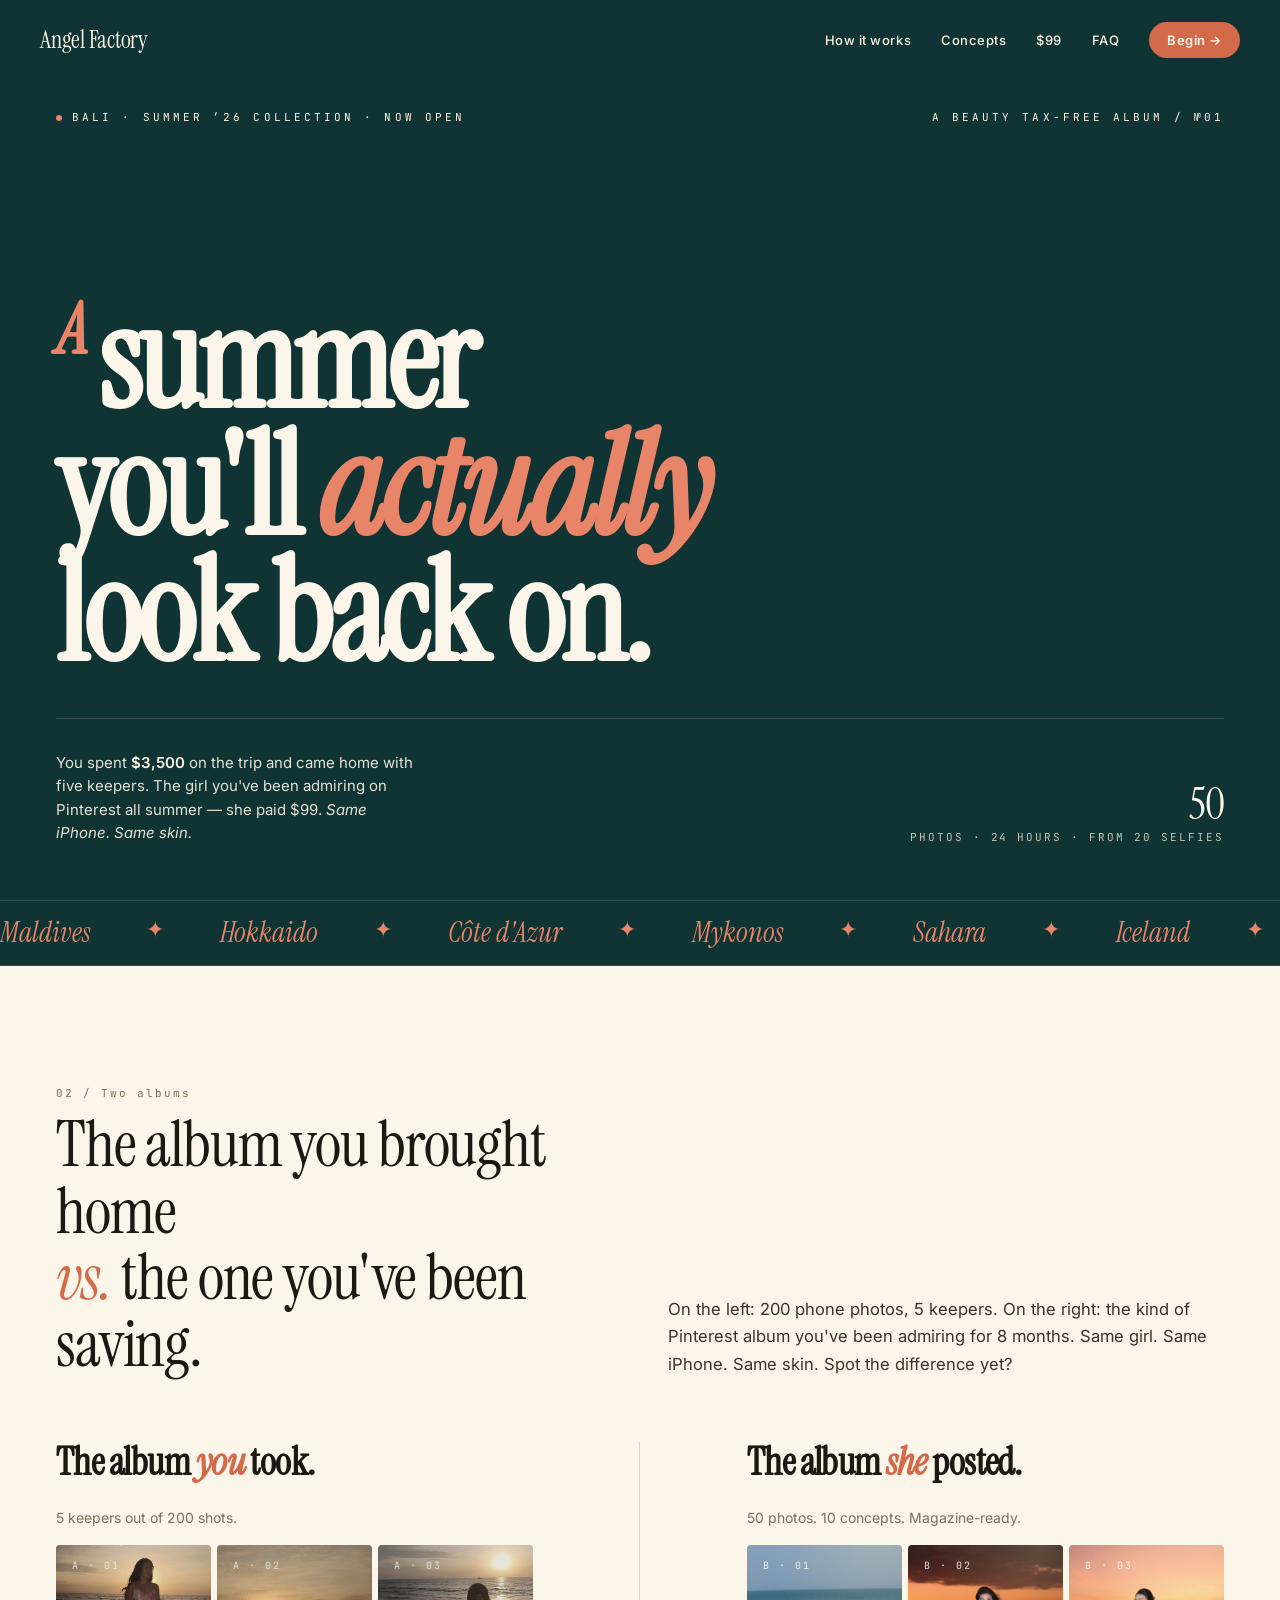
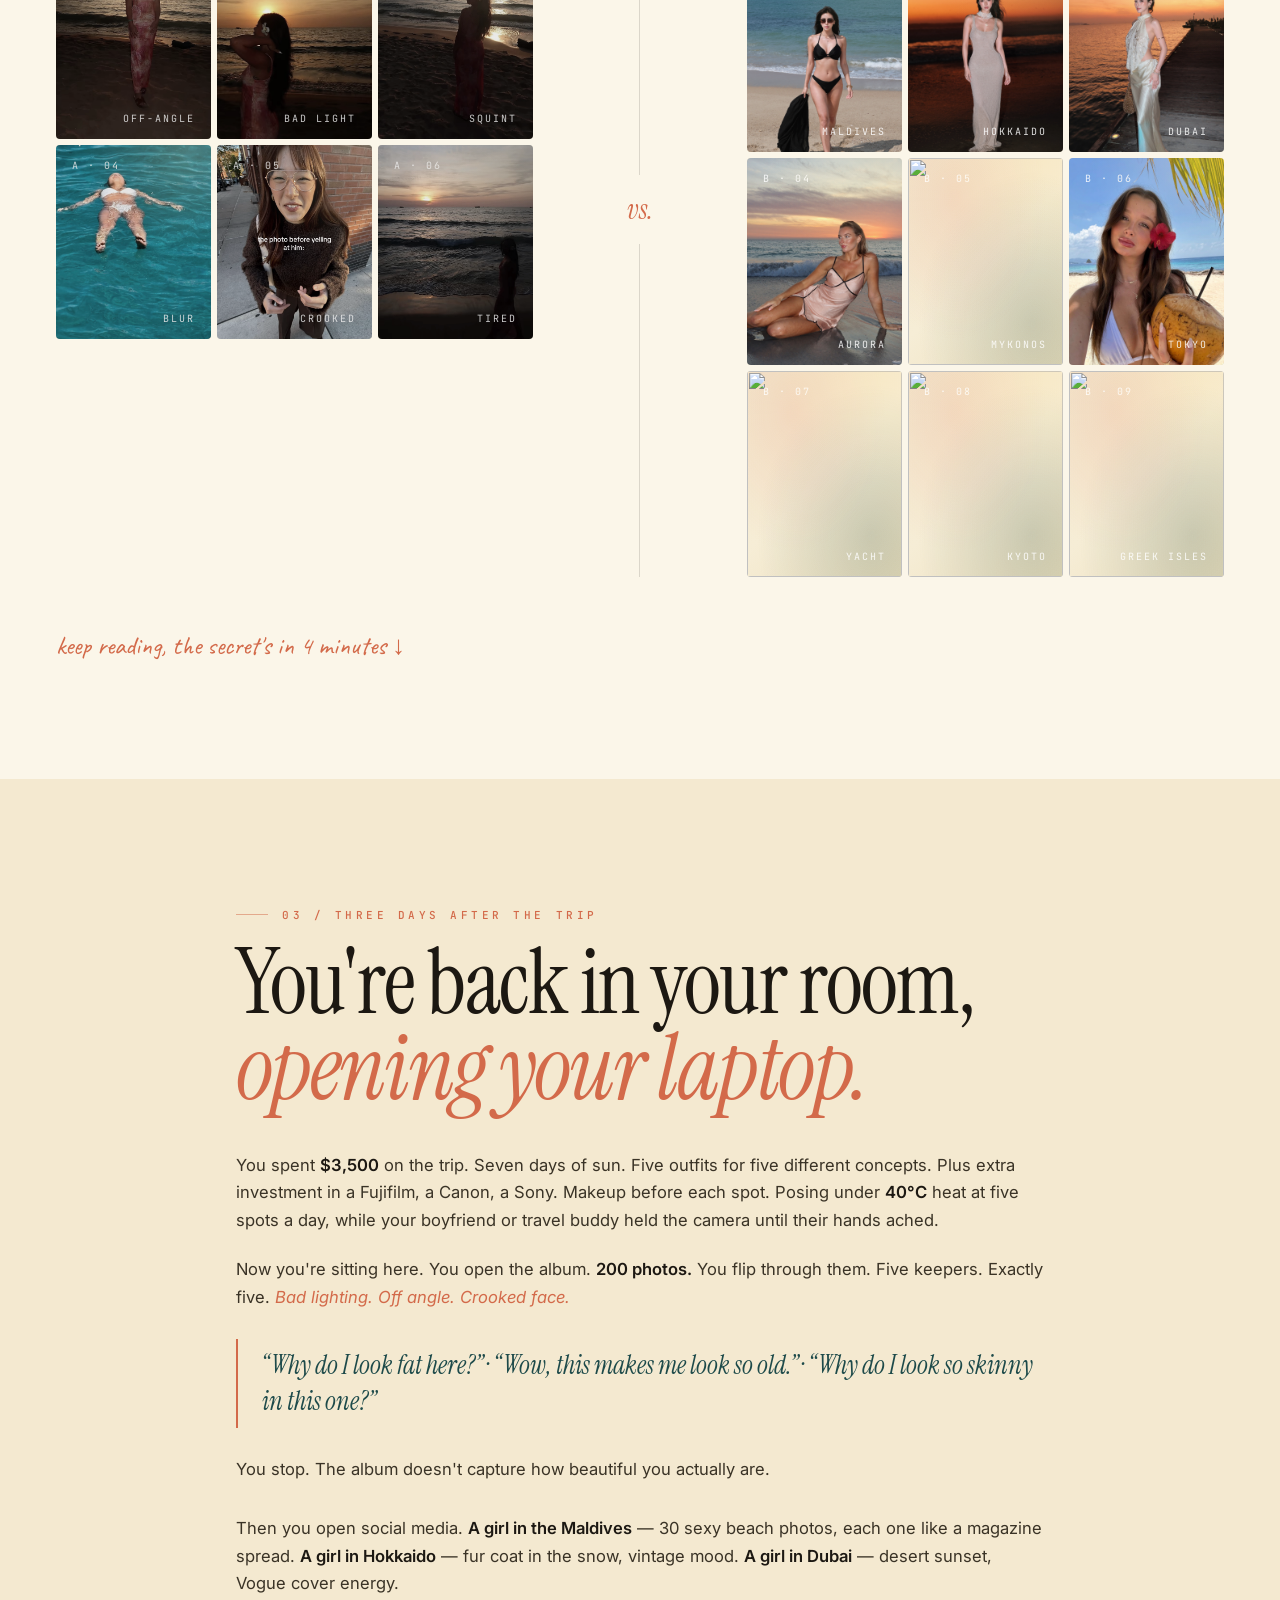
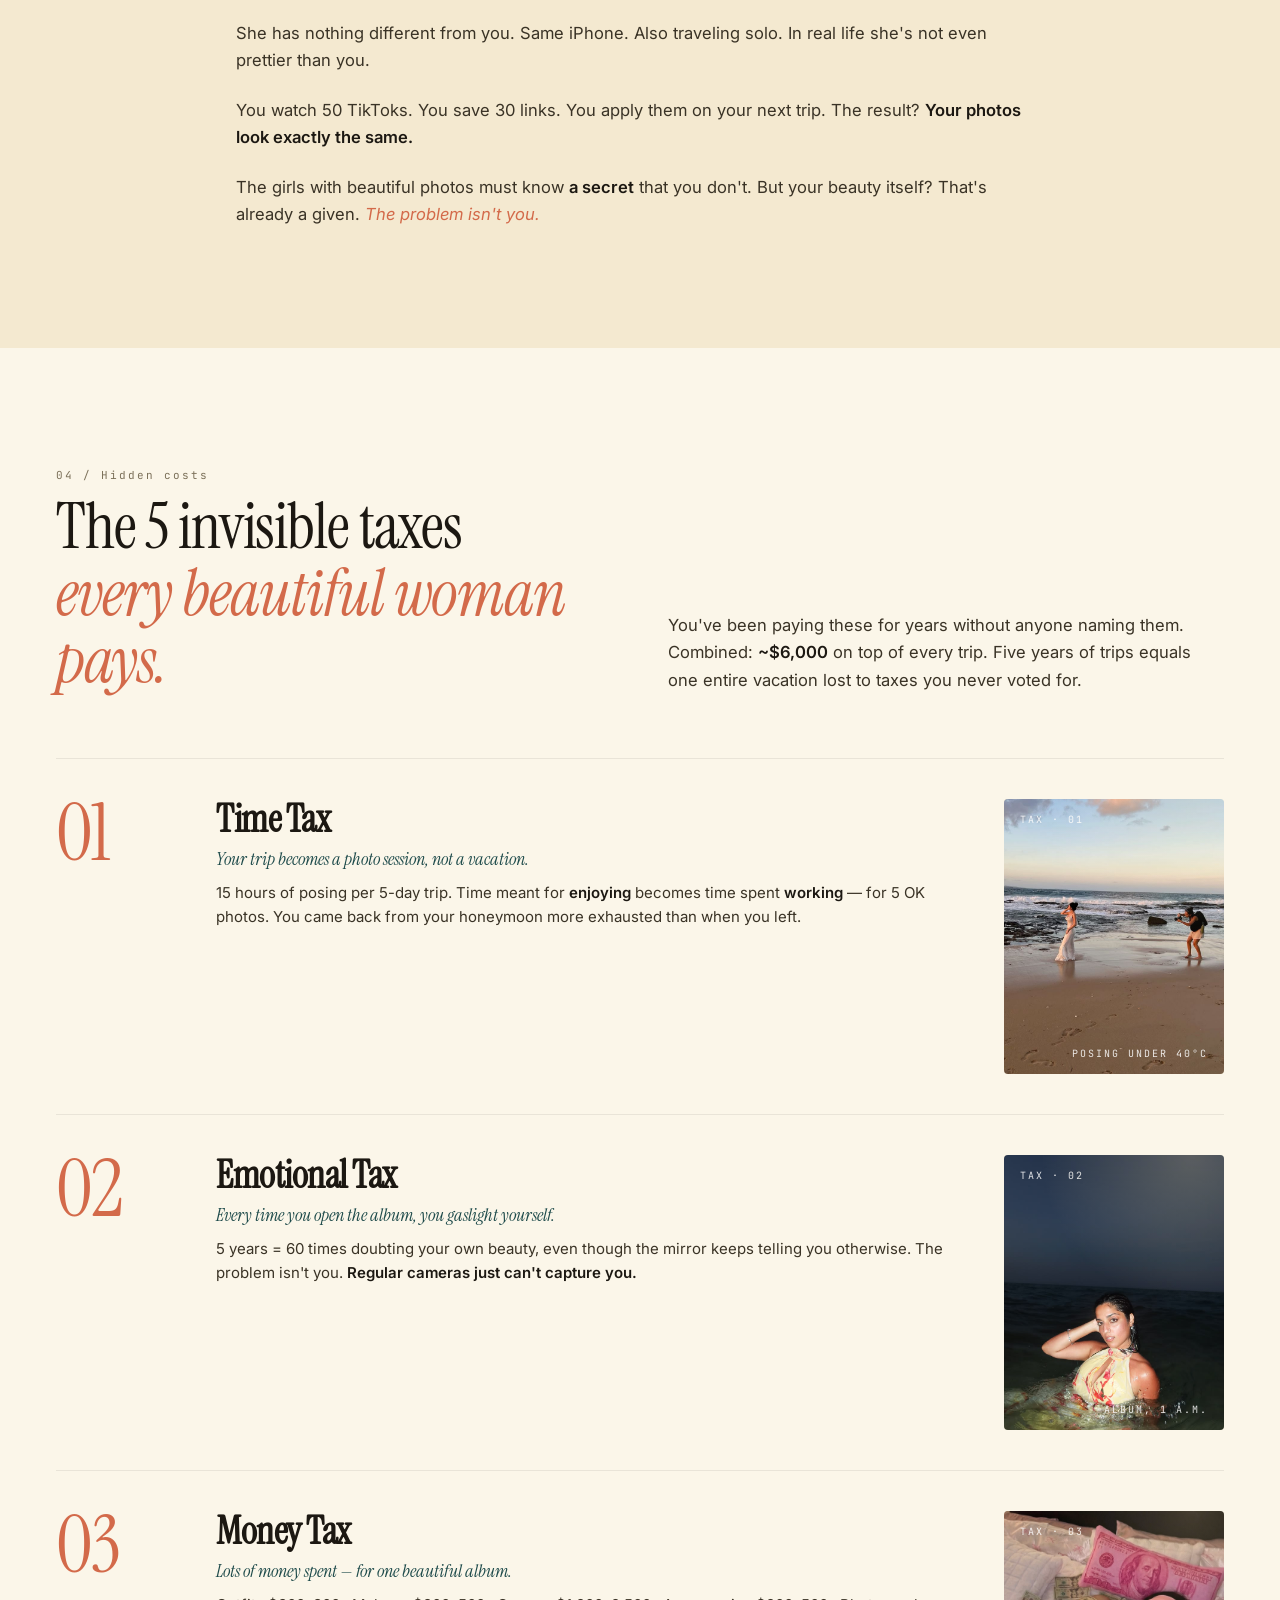
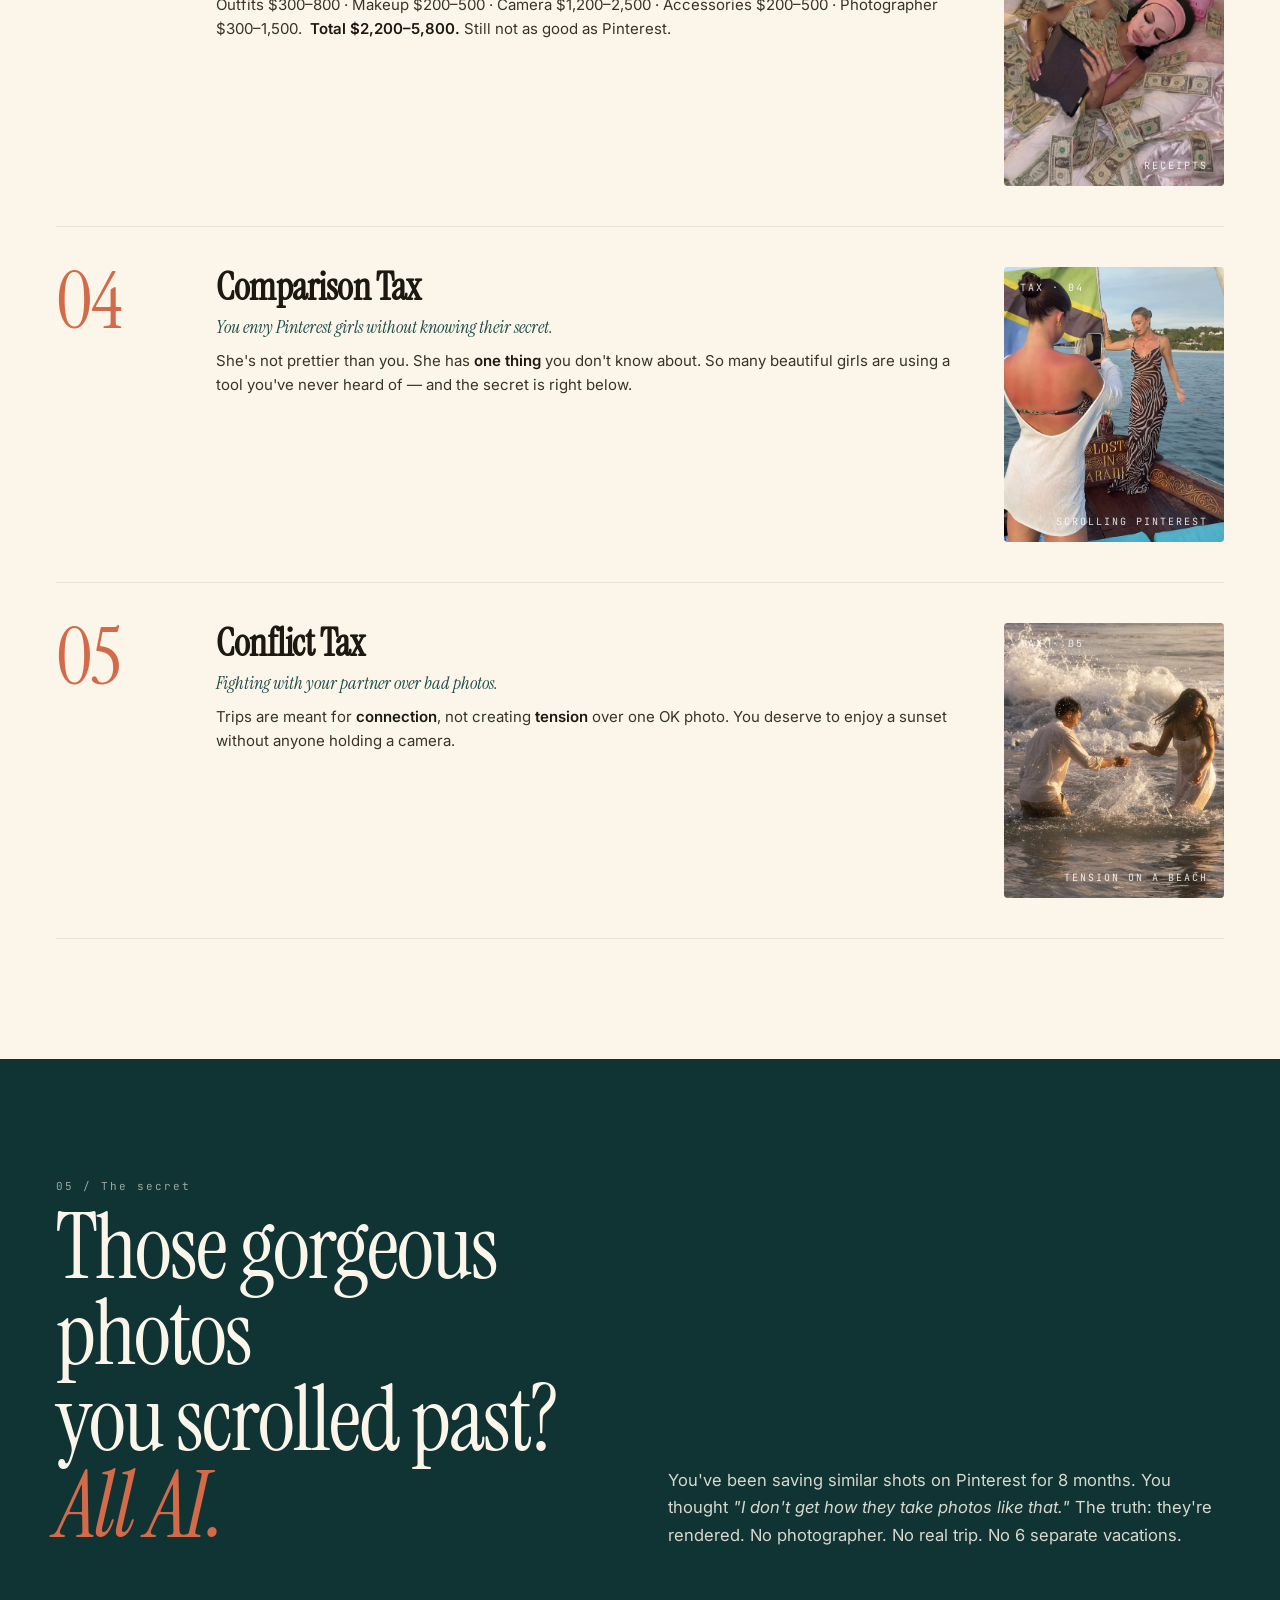
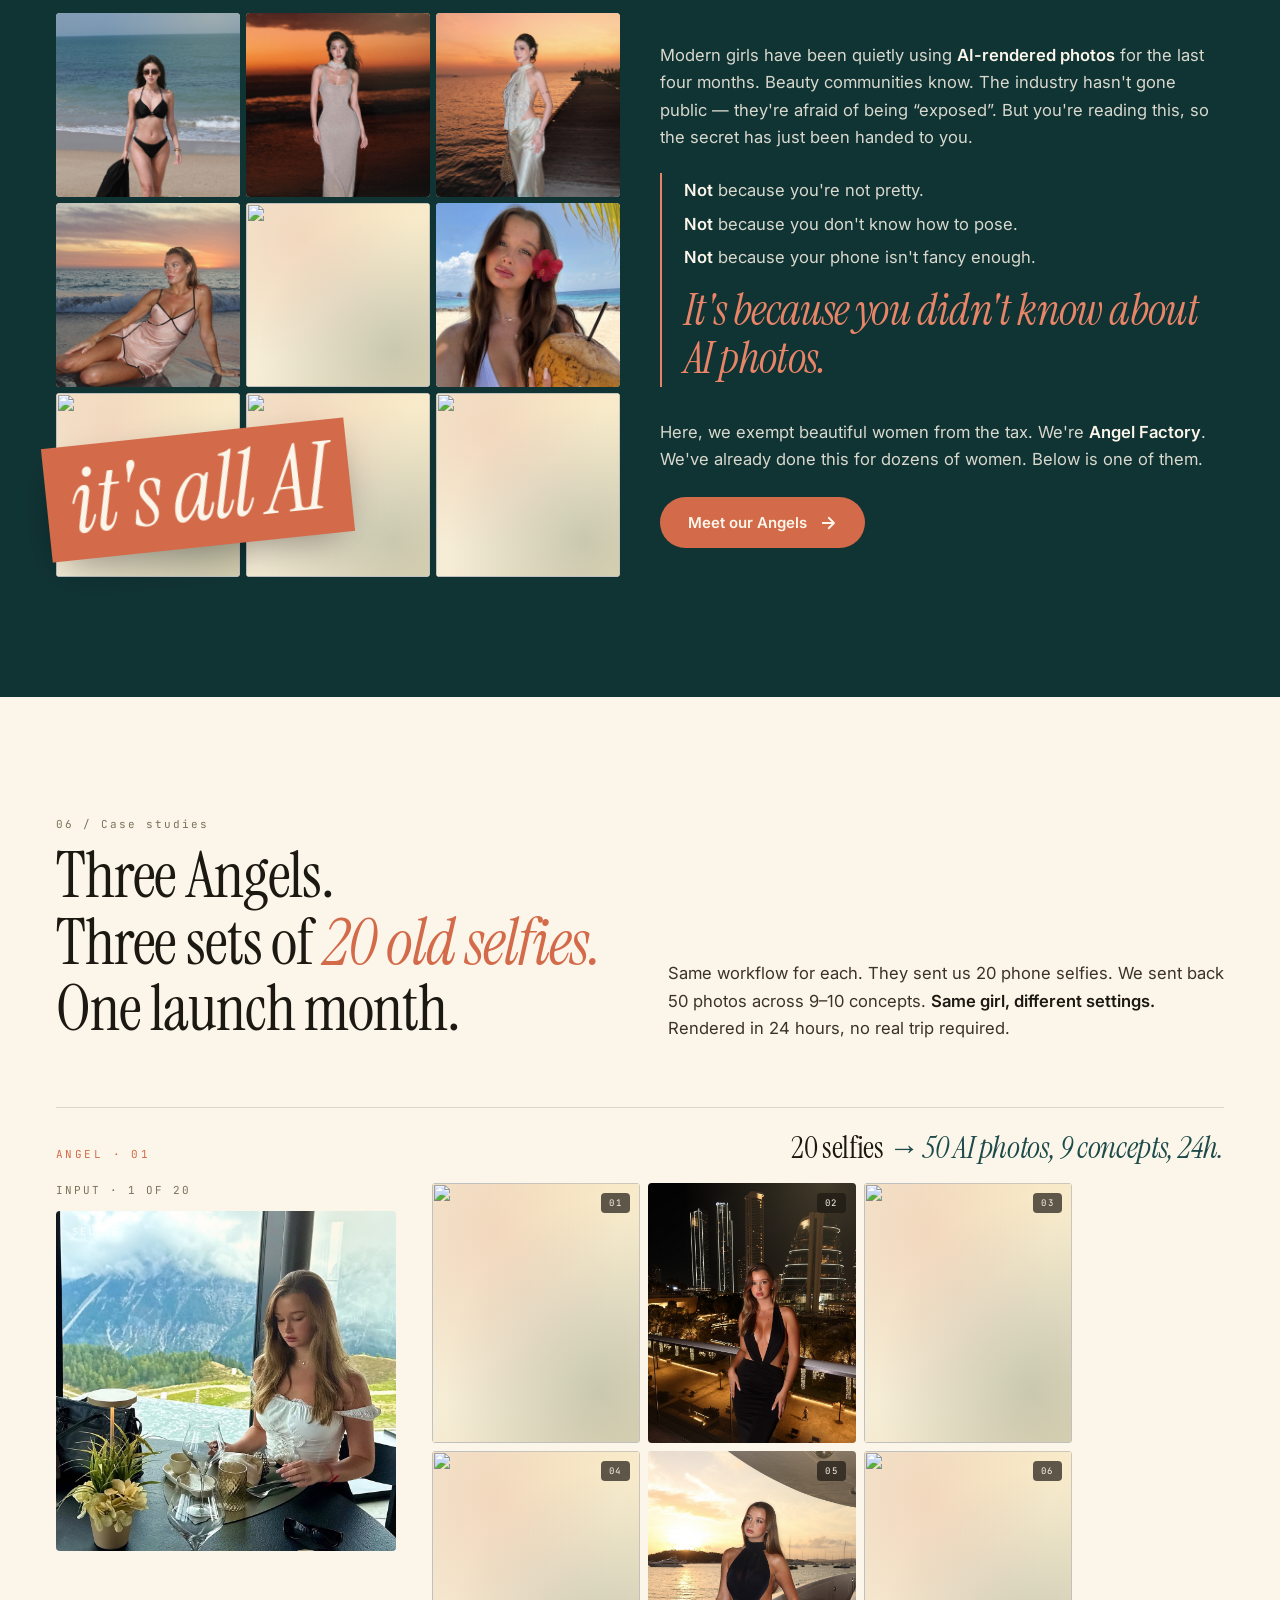
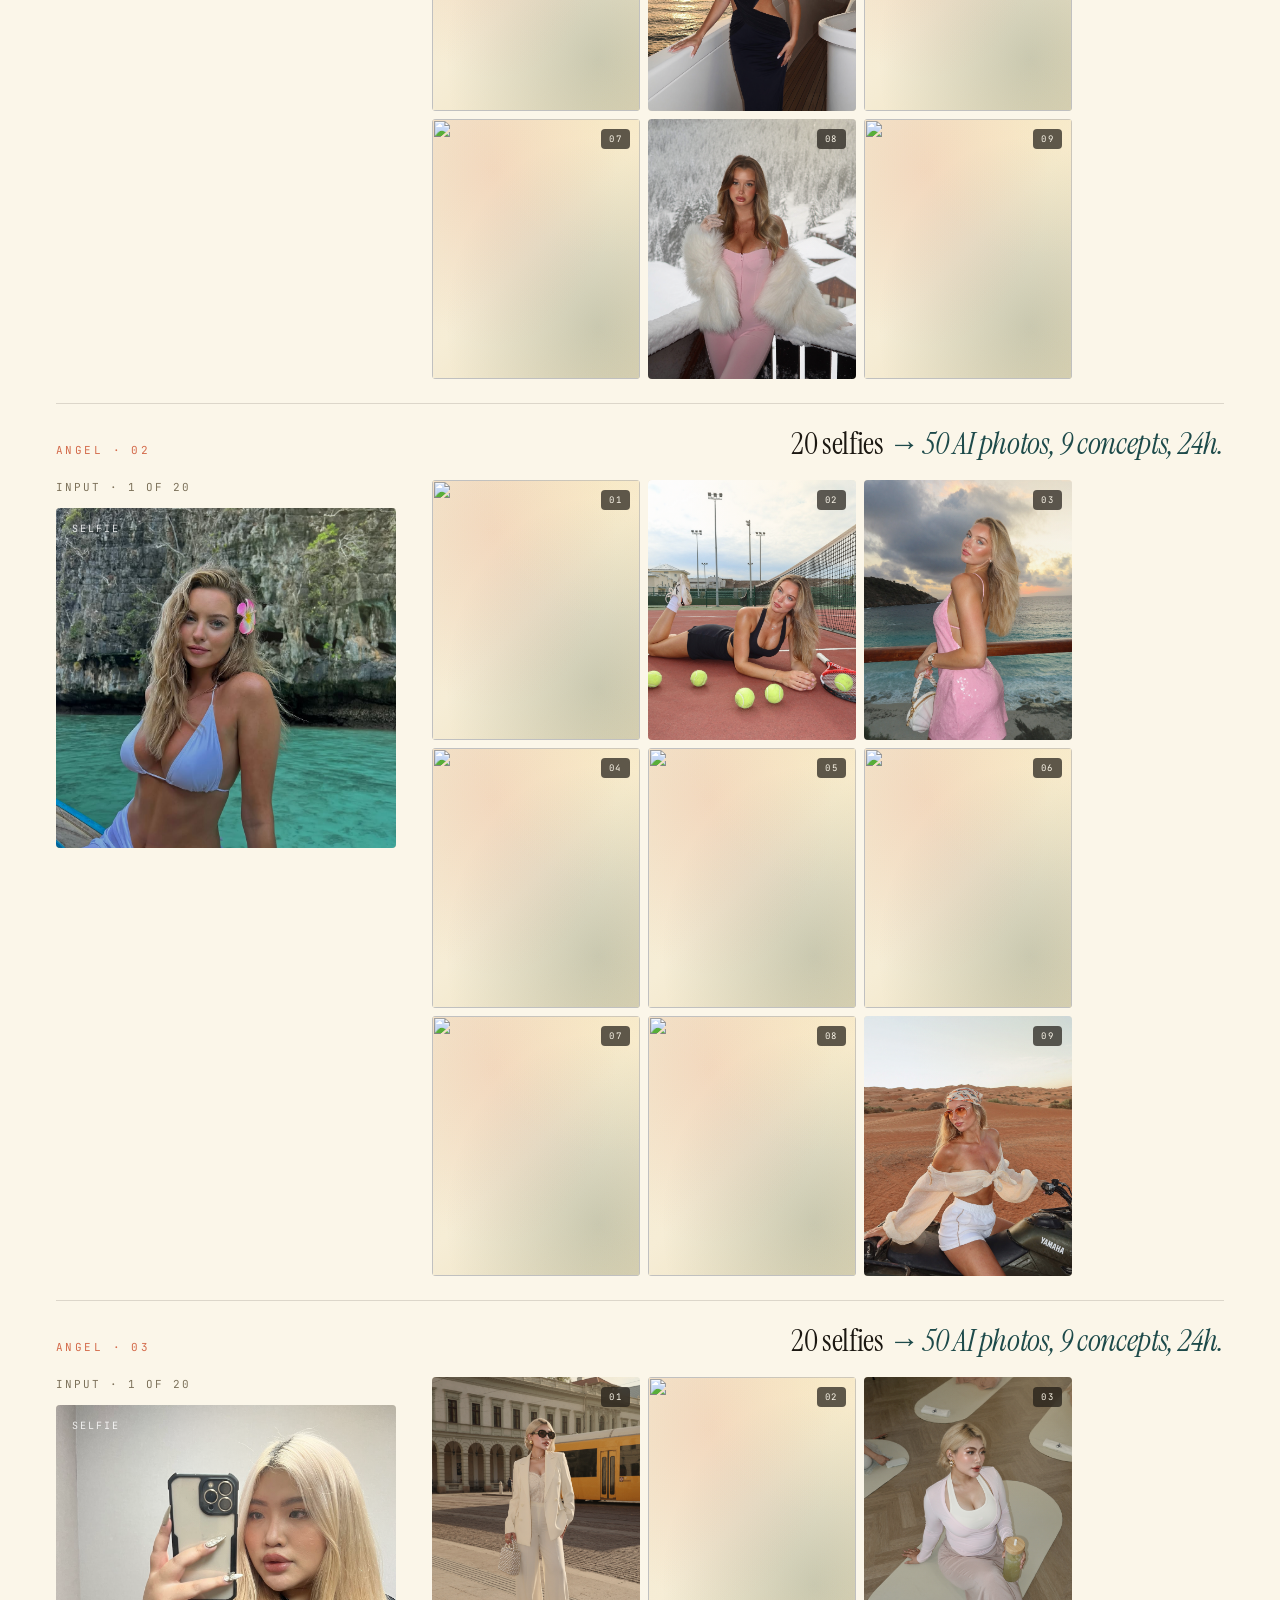
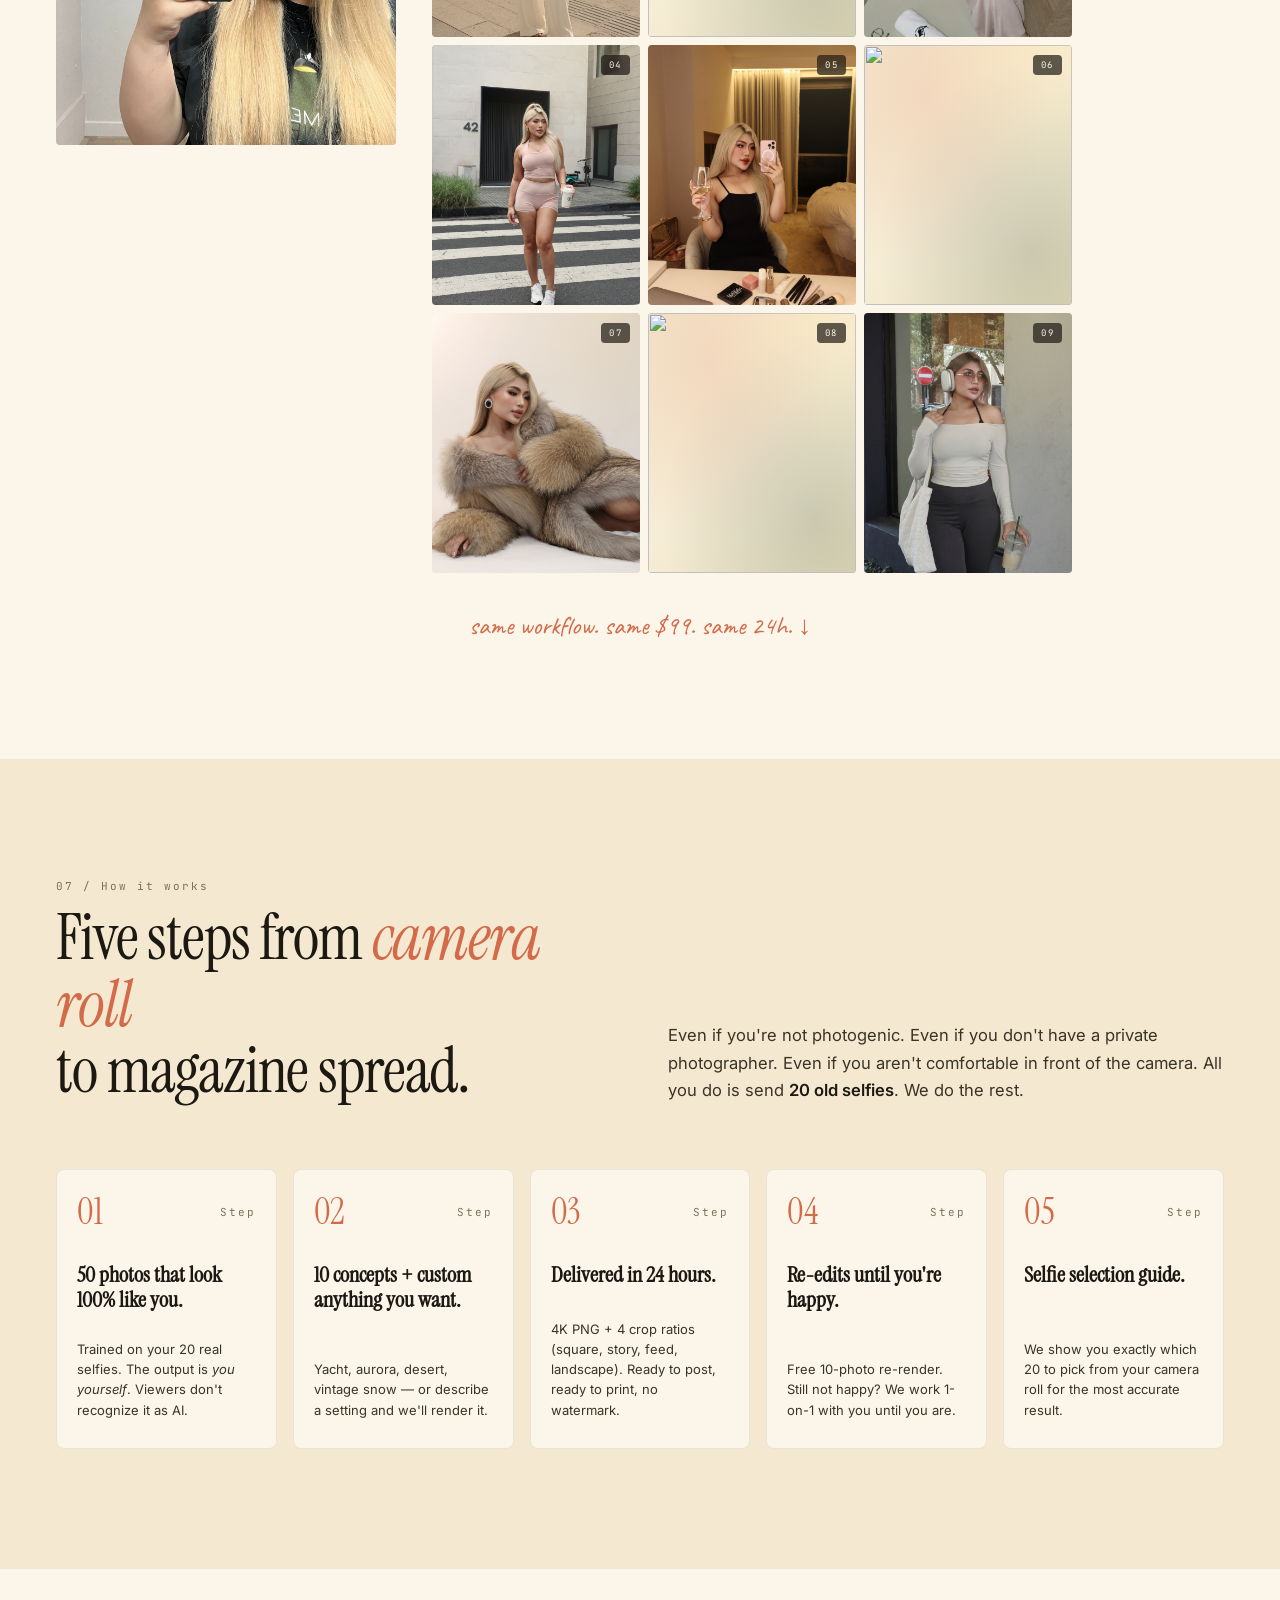
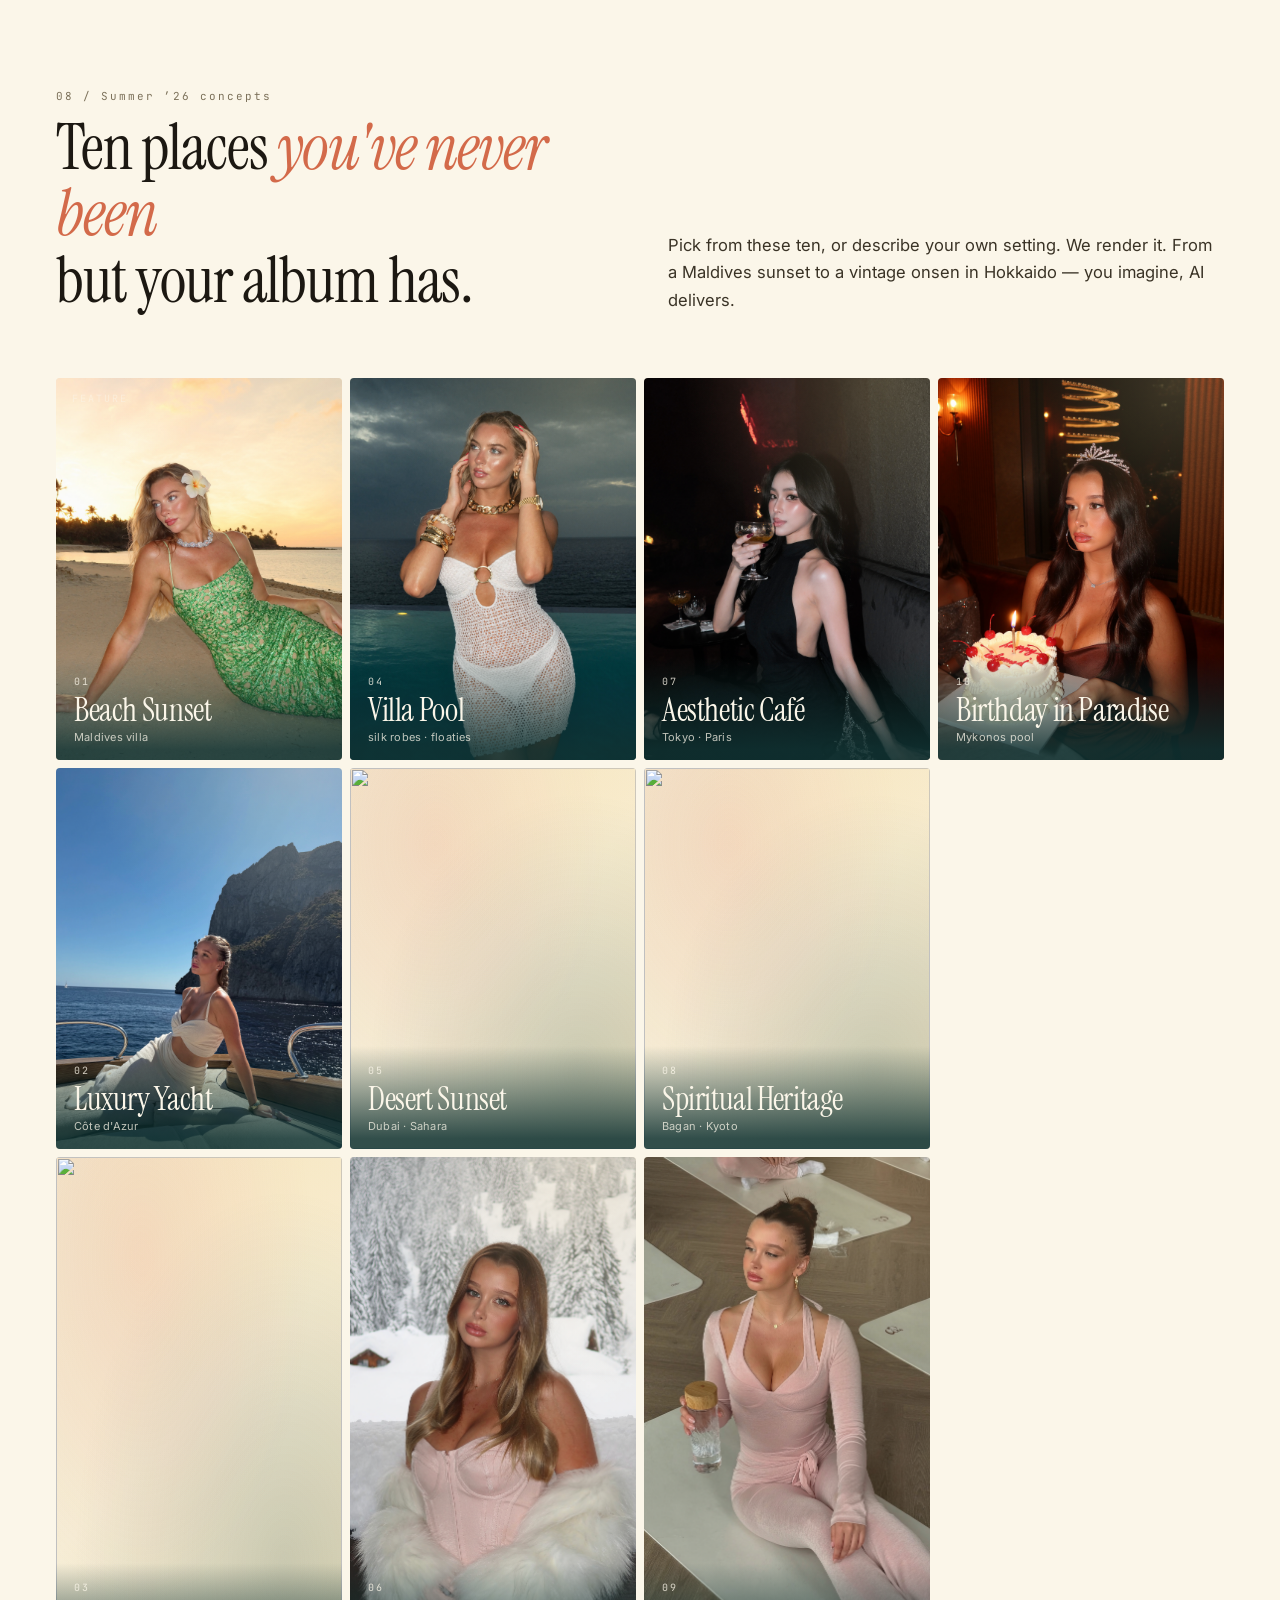
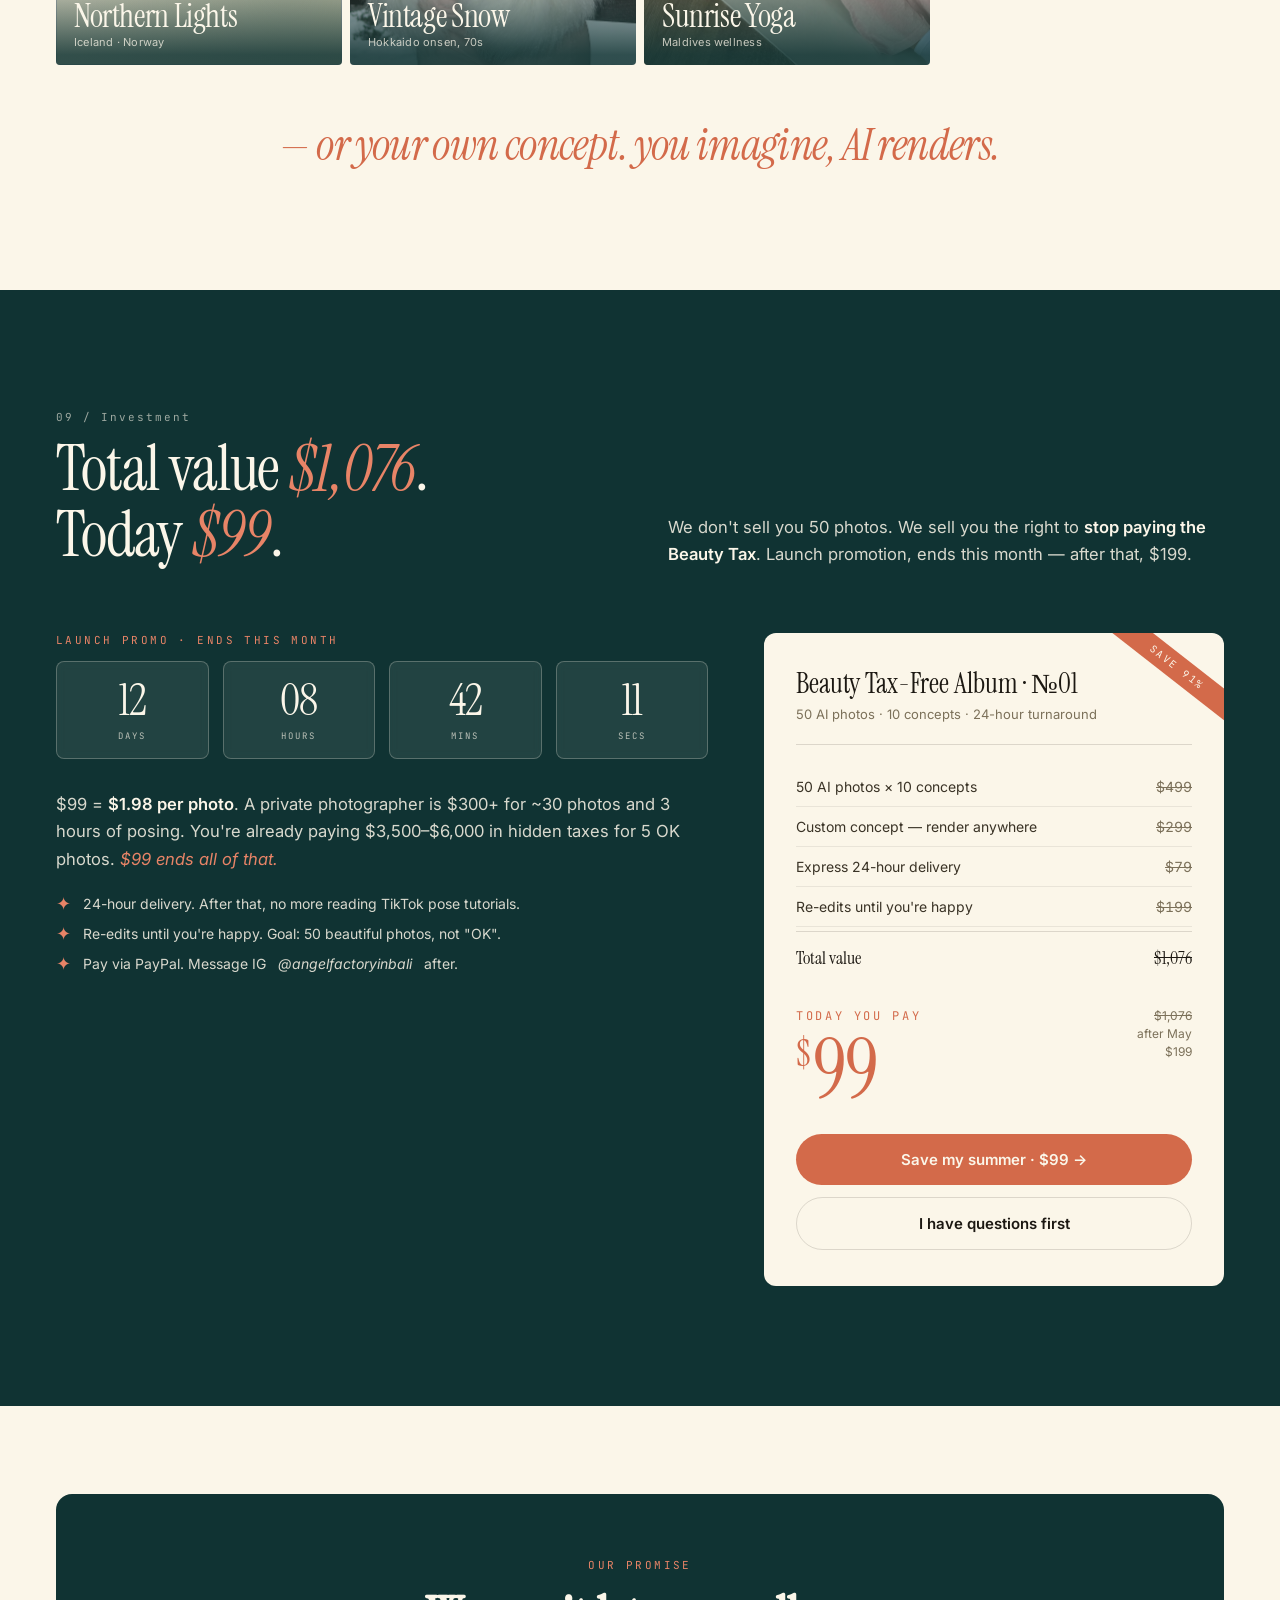
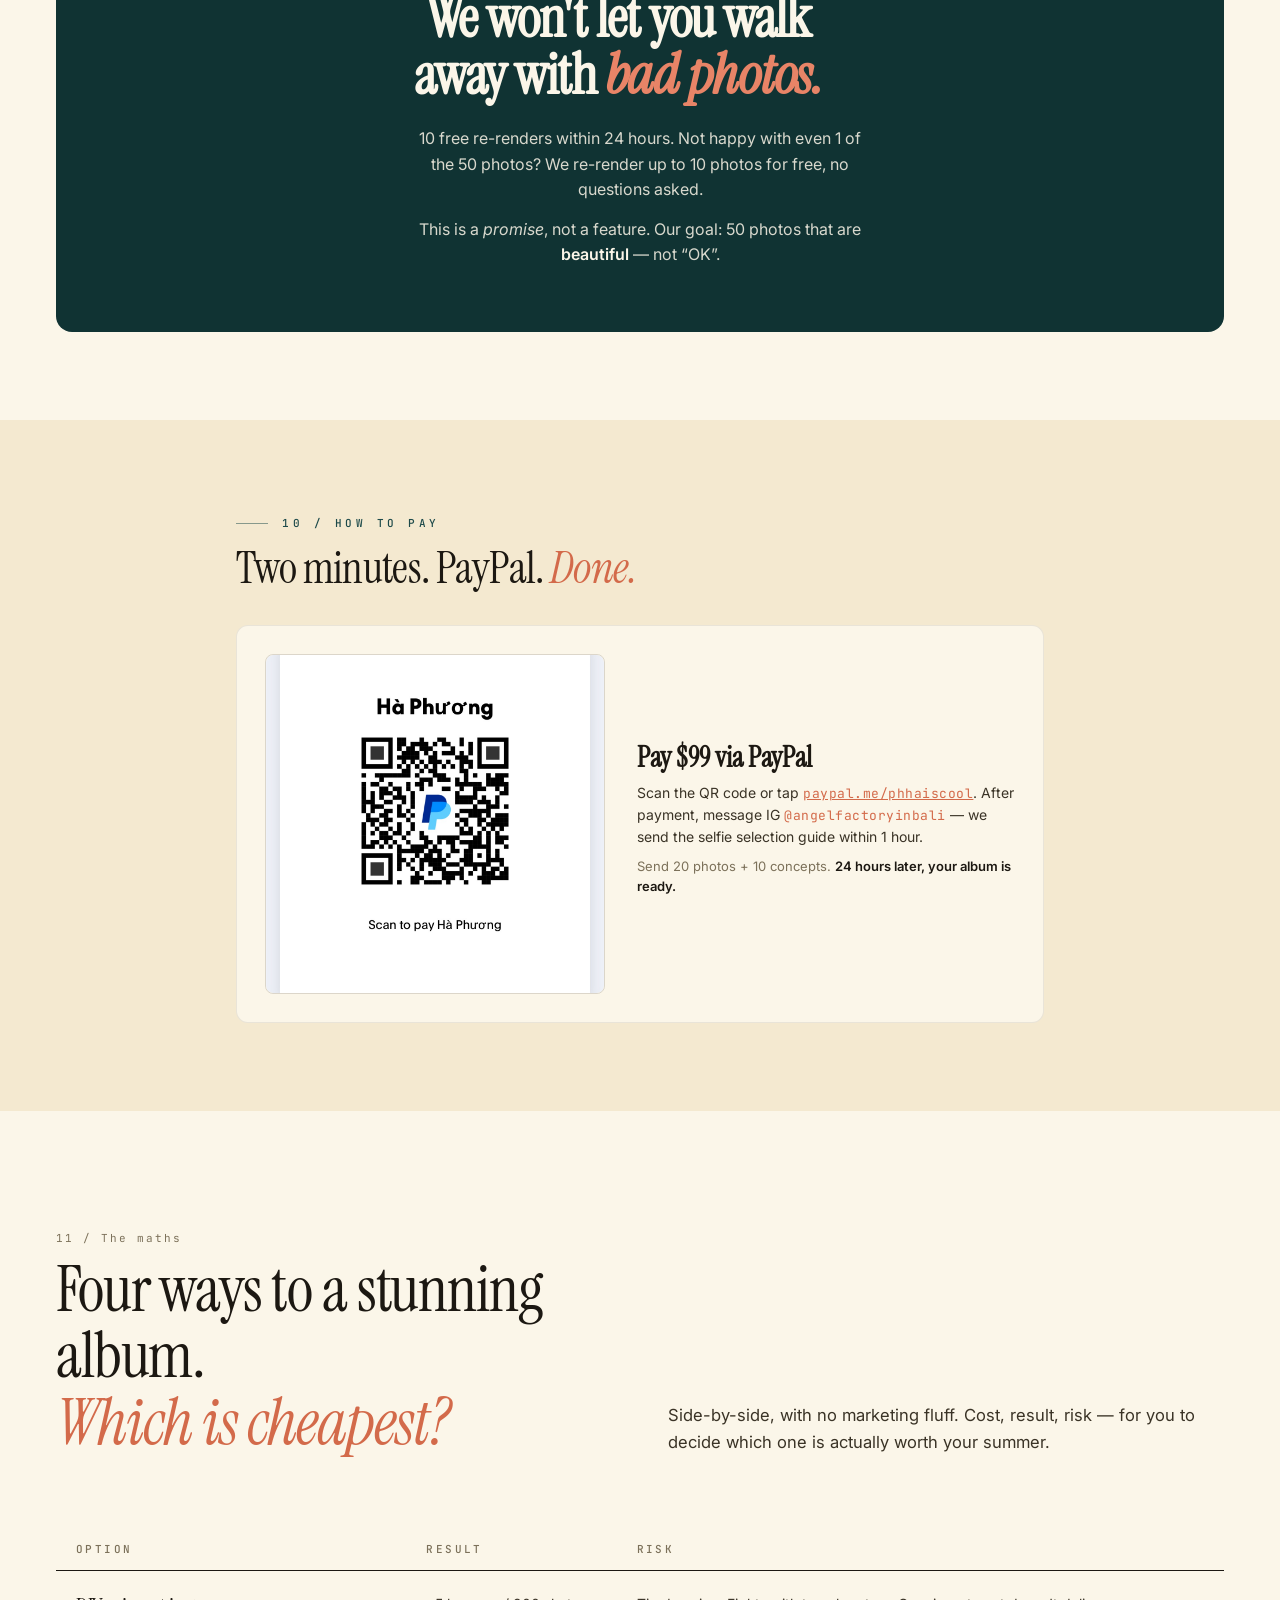
==== Landing Page.html @ c2b87fcb "Initial commit · Angel Factory landing page" ====
<!doctype html>
<html lang="en">
<head>
<meta charset="utf-8" />
<meta name="viewport" content="width=device-width, initial-scale=1" />
<title>Angel Factory · Beauty Tax-Free Summer Album</title>

<link rel="preconnect" href="https://fonts.googleapis.com" />
<link rel="preconnect" href="https://fonts.gstatic.com" crossorigin />
<link href="https://fonts.googleapis.com/css2?family=Instrument+Serif:ital@0;1&family=Inter:wght@400;500;600;700&family=Caveat:wght@500&family=JetBrains+Mono:wght@400;500&display=swap" rel="stylesheet" />

<link rel="stylesheet" href="summer.css" />
</head>
<body>

<!-- ============================================================
     NAV
     ============================================================ -->
<nav class="nav" id="nav">
  <a href="#" class="logo">Angel Factory</a>
  <div class="menu">
    <a href="#how" class="menu-link">How it works</a>
    <a href="#concepts" class="menu-link">Concepts</a>
    <a href="#price" class="menu-link">$99</a>
    <a href="#faq" class="menu-link">FAQ</a>
    <a href="#price" class="nav-cta">Begin →</a>
  </div>
</nav>

<!-- ============================================================
     SECTION 1 — HERO
     ============================================================ -->
<section class="hero" data-screen-label="01 Hero">
  <div class="hero-media">
    <video autoplay muted loop playsinline preload="metadata">
      <source src="assets/hero.mp4" type="video/mp4" />
    </video>
    <div class="vignette"></div>
    <div class="scrim"></div>
  </div>

  <div class="hero-inner">
    <div class="hero-top">
      <div class="hero-loc"><span class="dot"></span>Bali · Summer ’26 collection · Now open</div>
      <div class="hero-loc">A Beauty Tax-Free Album / №01</div>
    </div>

    <div class="hero-mid">
      <h1 class="hero-h1">
        <span class="small">A</span>summer<br />
        you'll <span class="ital">actually</span><br />
        look back on.
      </h1>
    </div>

    <div class="hero-bottom">
      <p class="blurb">
        You spent <b class="strong" style="color:var(--cream);">$3,500</b> on the trip and came home
        with five keepers. The girl you've been admiring on Pinterest all summer
        — she paid $99. <em>Same iPhone. Same skin.</em>
      </p>
      <div class="stat">
        <span class="num">50</span>
        photos &middot; 24 hours &middot; from 20 selfies
      </div>
    </div>
  </div>
</section>

<!-- ============================================================
     MARQUEE
     ============================================================ -->
<div class="marquee" aria-hidden="true">
  <div class="marquee-track">
    <span><span class="ital">Maldives</span></span><span class="star">✦</span>
    <span><span class="ital">Hokkaido</span></span><span class="star">✦</span>
    <span><span class="ital">Côte d'Azur</span></span><span class="star">✦</span>
    <span><span class="ital">Mykonos</span></span><span class="star">✦</span>
    <span><span class="ital">Sahara</span></span><span class="star">✦</span>
    <span><span class="ital">Iceland</span></span><span class="star">✦</span>
    <span><span class="ital">Tokyo</span></span><span class="star">✦</span>
    <span><span class="ital">Paris</span></span><span class="star">✦</span>
    <!-- duplicate for seamless loop -->
    <span><span class="ital">Maldives</span></span><span class="star">✦</span>
    <span><span class="ital">Hokkaido</span></span><span class="star">✦</span>
    <span><span class="ital">Côte d'Azur</span></span><span class="star">✦</span>
    <span><span class="ital">Mykonos</span></span><span class="star">✦</span>
    <span><span class="ital">Sahara</span></span><span class="star">✦</span>
    <span><span class="ital">Iceland</span></span><span class="star">✦</span>
    <span><span class="ital">Tokyo</span></span><span class="star">✦</span>
    <span><span class="ital">Paris</span></span><span class="star">✦</span>
  </div>
</div>

<!-- ============================================================
     SECTION 2 — TWO ALBUMS
     ============================================================ -->
<section class="bg-cream pad-y" data-screen-label="02 Two albums">
  <div class="container">
    <div class="section-head">
      <div>
        <div class="num">02 / Two albums</div>
        <h2 class="h-display">
          The album you brought home<br />
          <span class="ital">vs.</span> the one you've been saving.
        </h2>
      </div>
      <p class="lead">
        On the left: 200 phone photos, 5 keepers. On the right: the kind of
        Pinterest album you've been admiring for 8 months. Same girl. Same iPhone.
        Same skin. Spot the difference yet?
      </p>
    </div>

    <div class="albums-grid">
      <!-- BAD ALBUM -->
      <div class="albums-side bad">
        <h3>The album <em class="ital">you</em> took.</h3>
        <p>5 keepers out of 200 shots.</p>
        <div class="albums-mini">
          <div class="photo warm"><img src="assets/album-you-took-01.jpg" alt="" /><span class="photo-meta tl" style="color:#fff;opacity:0.85;">A · 01</span><span class="photo-meta br" style="color:#fff;opacity:0.85;">off-angle</span></div>
          <div class="photo warm"><img src="assets/album-you-took-02.jpg" alt="" /><span class="photo-meta tl" style="color:#fff;opacity:0.85;">A · 02</span><span class="photo-meta br" style="color:#fff;opacity:0.85;">bad light</span></div>
          <div class="photo warm"><img src="assets/album-you-took-03.jpg" alt="" /><span class="photo-meta tl" style="color:#fff;opacity:0.85;">A · 03</span><span class="photo-meta br" style="color:#fff;opacity:0.85;">squint</span></div>
          <div class="photo warm"><img src="assets/album-you-took-04.jpg" alt="" /><span class="photo-meta tl" style="color:#fff;opacity:0.85;">A · 04</span><span class="photo-meta br" style="color:#fff;opacity:0.85;">blur</span></div>
          <div class="photo warm"><img src="assets/album-you-took-05.jpg" alt="" /><span class="photo-meta tl" style="color:#fff;opacity:0.85;">A · 05</span><span class="photo-meta br" style="color:#fff;opacity:0.85;">crooked</span></div>
          <div class="photo warm"><img src="assets/album-you-took-06.jpg" alt="" /><span class="photo-meta tl" style="color:#fff;opacity:0.85;">A · 06</span><span class="photo-meta br" style="color:#fff;opacity:0.85;">tired</span></div>
        </div>
      </div>

      <div class="albums-vs">
        <div class="arrow-line"></div>
        <span>vs.</span>
        <div class="arrow-line"></div>
      </div>

      <!-- DREAM ALBUM -->
      <div class="albums-side dream">
        <h3>The album <em class="ital">she</em> posted.</h3>
        <p>50 photos. 10 concepts. Magazine-ready.</p>
        <div class="albums-mini">
          <div class="photo warm"><img src="assets/reveal-01.png" alt="" /><span class="photo-meta tl" style="color:#fff;opacity:0.85;">B · 01</span><span class="photo-meta br" style="color:#fff;opacity:0.85;">Maldives</span></div>
          <div class="photo warm"><img src="assets/reveal-02.png" alt="" /><span class="photo-meta tl" style="color:#fff;opacity:0.85;">B · 02</span><span class="photo-meta br" style="color:#fff;opacity:0.85;">Hokkaido</span></div>
          <div class="photo warm"><img src="assets/reveal-03.png" alt="" /><span class="photo-meta tl" style="color:#fff;opacity:0.85;">B · 03</span><span class="photo-meta br" style="color:#fff;opacity:0.85;">Dubai</span></div>
          <div class="photo warm"><img src="assets/reveal-04.png" alt="" /><span class="photo-meta tl" style="color:#fff;opacity:0.85;">B · 04</span><span class="photo-meta br" style="color:#fff;opacity:0.85;">Aurora</span></div>
          <div class="photo warm"><img src="assets/reveal-05.png" alt="" /><span class="photo-meta tl" style="color:#fff;opacity:0.85;">B · 05</span><span class="photo-meta br" style="color:#fff;opacity:0.85;">Mykonos</span></div>
          <div class="photo warm"><img src="assets/reveal-06.png" alt="" /><span class="photo-meta tl" style="color:#fff;opacity:0.85;">B · 06</span><span class="photo-meta br" style="color:#fff;opacity:0.85;">Tokyo</span></div>
          <div class="photo warm"><img src="assets/reveal-07.png" alt="" /><span class="photo-meta tl" style="color:#fff;opacity:0.85;">B · 07</span><span class="photo-meta br" style="color:#fff;opacity:0.85;">Yacht</span></div>
          <div class="photo warm"><img src="assets/reveal-08.png" alt="" /><span class="photo-meta tl" style="color:#fff;opacity:0.85;">B · 08</span><span class="photo-meta br" style="color:#fff;opacity:0.85;">Kyoto</span></div>
          <div class="photo warm"><img src="assets/reveal-09.png" alt="" /><span class="photo-meta tl" style="color:#fff;opacity:0.85;">B · 09</span><span class="photo-meta br" style="color:#fff;opacity:0.85;">Greek isles</span></div>
        </div>
      </div>
    </div>

    <div style="margin-top: 56px; display: flex; align-items: center; gap: 18px; flex-wrap: wrap;">
      <span class="hand">keep reading, the secret's in 4 minutes ↓</span>
    </div>
  </div>
</section>

<!-- ============================================================
     SECTION 3 — STORY
     ============================================================ -->
<section class="bg-sand pad-y" data-screen-label="03 Story">
  <div class="container-narrow">
    <div class="eyebrow"><span class="dash"></span>03 / Three days after the trip</div>
    <h2 class="h-jumbo" style="margin: 18px 0 40px;">
      You're back in your room,<br />
      <span class="ital">opening your laptop.</span>
    </h2>

    <p class="lead" style="margin-bottom: 22px;">
      You spent <b class="strong">$3,500</b> on the trip. Seven days of sun. Five outfits for
      five different concepts. Plus extra investment in a Fujifilm, a Canon, a Sony.
      Makeup before each spot. Posing under <b class="strong">40&deg;C</b> heat at five spots
      a day, while your boyfriend or travel buddy held the camera until their hands ached.
    </p>
    <p class="lead" style="margin-bottom: 22px;">
      Now you're sitting here. You open the album. <b class="strong">200 photos.</b>
      You flip through them. Five keepers. Exactly five.
      <em class="ital">Bad lighting. Off angle. Crooked face.</em>
    </p>
    <div style="border-left: 2px solid var(--coral); padding: 8px 0 8px 24px; margin: 28px 0; font-family: var(--font-display); font-style: italic; font-size: 26px; color: var(--ocean); line-height: 1.4;">
      &ldquo;Why do I look fat here?&rdquo; &middot;
      &ldquo;Wow, this makes me look so old.&rdquo; &middot;
      &ldquo;Why do I look so skinny in this one?&rdquo;
    </div>
    <p class="lead" style="margin-bottom: 32px;">
      You stop. The album doesn't capture how beautiful you actually are.
    </p>
    <p class="lead" style="margin-bottom: 22px;">
      Then you open social media. <b class="strong">A girl in the Maldives</b> &mdash; 30 sexy
      beach photos, each one like a magazine spread. <b class="strong">A girl in Hokkaido</b>
      &mdash; fur coat in the snow, vintage mood. <b class="strong">A girl in Dubai</b>
      &mdash; desert sunset, Vogue cover energy.
    </p>
    <p class="lead" style="margin-bottom: 22px;">
      She has nothing different from you. Same iPhone. Also traveling solo. In real life
      she's not even prettier than you.
    </p>
    <p class="lead" style="margin-bottom: 22px;">
      You watch 50 TikToks. You save 30 links. You apply them on your next trip.
      The result? <b class="strong">Your photos look exactly the same.</b>
    </p>
    <p class="lead">
      The girls with beautiful photos must know <b class="strong">a secret</b> that you don't.
      But your beauty itself? That's already a given. <em class="ital">The problem isn't you.</em>
    </p>
  </div>
</section>

<!-- ============================================================
     SECTION 4 — THE 5 INVISIBLE TAXES
     ============================================================ -->
<section class="bg-cream pad-y" data-screen-label="04 Five taxes">
  <div class="container">
    <div class="section-head">
      <div>
        <div class="num">04 / Hidden costs</div>
        <h2 class="h-display">
          The 5 invisible taxes<br />
          <span class="ital">every beautiful woman pays.</span>
        </h2>
      </div>
      <p class="lead">
        You've been paying these for years without anyone naming them.
        Combined: <b class="strong">~$6,000</b> on top of every trip. Five years of trips
        equals one entire vacation lost to taxes you never voted for.
      </p>
    </div>

    <div class="taxes-list">
      <article class="tax-item">
        <div class="tax-no">01</div>
        <div class="tax-body">
          <h4>Time Tax</h4>
          <div class="tag">Your trip becomes a photo session, not a vacation.</div>
          <p class="body">15 hours of posing per 5-day trip. Time meant for <b class="strong">enjoying</b> becomes time spent <b class="strong">working</b> &mdash; for 5 OK photos. You came back from your honeymoon more exhausted than when you left.</p>
        </div>
        <div class="tax-photo">
          <div class="photo warm"><img src="assets/tax-01-time.jpg" alt="" /><span class="photo-meta tl" style="color:#fff;opacity:0.85;">tax · 01</span><span class="photo-meta br" style="color:#fff;opacity:0.85;">posing under 40°C</span></div>
        </div>
      </article>

      <article class="tax-item">
        <div class="tax-no">02</div>
        <div class="tax-body">
          <h4>Emotional Tax</h4>
          <div class="tag">Every time you open the album, you gaslight yourself.</div>
          <p class="body">5 years = 60 times doubting your own beauty, even though the mirror keeps telling you otherwise. The problem isn't you. <b class="strong">Regular cameras just can't capture you.</b></p>
        </div>
        <div class="tax-photo">
          <div class="photo warm"><img src="assets/tax-02-emotional.jpg" alt="" /><span class="photo-meta tl" style="color:#fff;opacity:0.85;">tax · 02</span><span class="photo-meta br" style="color:#fff;opacity:0.85;">album, 1 a.m.</span></div>
        </div>
      </article>

      <article class="tax-item">
        <div class="tax-no">03</div>
        <div class="tax-body">
          <h4>Money Tax</h4>
          <div class="tag">Lots of money spent &mdash; for one beautiful album.</div>
          <p class="body">Outfits $300&ndash;800 &middot; Makeup $200&ndash;500 &middot; Camera $1,200&ndash;2,500 &middot; Accessories $200&ndash;500 &middot; Photographer $300&ndash;1,500.&nbsp; <b class="strong">Total $2,200&ndash;5,800.</b> Still not as good as Pinterest.</p>
        </div>
        <div class="tax-photo">
          <div class="photo warm"><img src="assets/tax-03-money.jpg" alt="" /><span class="photo-meta tl" style="color:#fff;opacity:0.85;">tax · 03</span><span class="photo-meta br" style="color:#fff;opacity:0.85;">receipts</span></div>
        </div>
      </article>

      <article class="tax-item">
        <div class="tax-no">04</div>
        <div class="tax-body">
          <h4>Comparison Tax</h4>
          <div class="tag">You envy Pinterest girls without knowing their secret.</div>
          <p class="body">She's not prettier than you. She has <b class="strong">one thing</b> you don't know about. So many beautiful girls are using a tool you've never heard of &mdash; and the secret is right below.</p>
        </div>
        <div class="tax-photo">
          <div class="photo warm"><img src="assets/tax-04-comparison.png" alt="" /><span class="photo-meta tl" style="color:#fff;opacity:0.85;">tax · 04</span><span class="photo-meta br" style="color:#fff;opacity:0.85;">scrolling Pinterest</span></div>
        </div>
      </article>

      <article class="tax-item">
        <div class="tax-no">05</div>
        <div class="tax-body">
          <h4>Conflict Tax</h4>
          <div class="tag">Fighting with your partner over bad photos.</div>
          <p class="body">Trips are meant for <b class="strong">connection</b>, not creating <b class="strong">tension</b> over one OK photo. You deserve to enjoy a sunset without anyone holding a camera.</p>
        </div>
        <div class="tax-photo">
          <div class="photo warm"><img src="assets/tax-05-conflict.jpg" alt="" /><span class="photo-meta tl" style="color:#fff;opacity:0.85;">tax · 05</span><span class="photo-meta br" style="color:#fff;opacity:0.85;">tension on a beach</span></div>
        </div>
      </article>
    </div>
  </div>
</section>

<!-- ============================================================
     SECTION 5 — THE REVEAL
     ============================================================ -->
<section class="bg-ocean pad-y" data-screen-label="05 Reveal · AI">
  <div class="container">
    <div class="section-head">
      <div>
        <div class="num" style="color: rgba(251,246,233,0.6);">05 / The secret</div>
        <h2 class="h-jumbo" style="color:var(--cream);">
          Those gorgeous photos<br />
          you scrolled past?<br />
          <span class="ital">All AI.</span>
        </h2>
      </div>
      <p class="lead cream">
        You've been saving similar shots on Pinterest for 8 months. You thought
        <em>"I don't get how they take photos like that."</em> The truth: they're rendered.
        No photographer. No real trip. No 6 separate vacations.
      </p>
    </div>

    <div class="reveal-grid">
      <div style="position: relative;">
        <div class="reveal-9">
          <div class="photo warm"><img src="assets/reveal-01.png" alt="" /></div>
          <div class="photo warm"><img src="assets/reveal-02.png" alt="" /></div>
          <div class="photo warm"><img src="assets/reveal-03.png" alt="" /></div>
          <div class="photo warm"><img src="assets/reveal-04.png" alt="" /></div>
          <div class="photo warm"><img src="assets/reveal-05.png" alt="" /></div>
          <div class="photo warm"><img src="assets/reveal-06.png" alt="" /></div>
          <div class="photo warm"><img src="assets/reveal-07.png" alt="" /></div>
          <div class="photo warm"><img src="assets/reveal-08.png" alt="" /></div>
          <div class="photo warm"><img src="assets/reveal-09.png" alt="" /></div>
        </div>
        <div class="reveal-stamp">it's all AI</div>
      </div>
      <div>
        <p class="lead cream" style="margin-bottom: 22px;">
          Modern girls have been quietly using <b class="strong" style="color: var(--cream);">AI-rendered photos</b>
          for the last four months. Beauty communities know. The industry hasn't gone public &mdash;
          they're afraid of being &ldquo;exposed&rdquo;. But you're reading this, so the secret has just been
          handed to you.
        </p>

        <div style="border-left: 2px solid var(--coral-soft); padding: 4px 0 4px 22px; margin-bottom: 32px;">
          <p class="lead cream" style="margin-bottom: 6px;"><b class="strong" style="color:var(--cream);">Not</b> because you're not pretty.</p>
          <p class="lead cream" style="margin-bottom: 6px;"><b class="strong" style="color:var(--cream);">Not</b> because you don't know how to pose.</p>
          <p class="lead cream" style="margin-bottom: 14px;"><b class="strong" style="color:var(--cream);">Not</b> because your phone isn't fancy enough.</p>
          <p class="h-section" style="font-style: italic; color: var(--coral-soft);">
            It's because you didn't know about AI photos.
          </p>
        </div>

        <p class="lead cream" style="margin-bottom: 24px;">
          Here, we exempt beautiful women from the tax. We're <b class="strong" style="color:var(--cream);">Angel Factory</b>.
          We've already done this for dozens of women. Below is one of them.
        </p>

        <a href="#angel" class="btn btn-coral">Meet our Angels<svg class="arrow" viewBox="0 0 24 24" stroke-linecap="round" stroke-linejoin="round"><path d="M5 12h14"/><path d="M13 5l7 7-7 7"/></svg></a>
      </div>
    </div>
  </div>
</section>

<!-- ============================================================
     SECTION 6 — ANGELS
     ============================================================ -->
<section class="bg-cream pad-y" id="angel" data-screen-label="06 Angels">
  <div class="container">
    <div class="section-head">
      <div>
        <div class="num">06 / Case studies</div>
        <h2 class="h-display">
          Three Angels.<br />
          Three sets of <span class="ital">20 old selfies.</span><br />
          One launch month.
        </h2>
      </div>
      <p class="lead">
        Same workflow for each. They sent us 20 phone selfies. We sent back 50 photos
        across 9–10 concepts. <b class="strong">Same girl, different settings.</b>
        Rendered in 24 hours, no real trip required.
      </p>
    </div>

    <div class="angels-stack">
      <!-- ANGEL 01 -->
      <article class="angel-row">
        <header class="angel-row__head">
          <span class="angel-no">Angel · 01</span>
          <span class="angel-name">20 selfies <em>→ 50 AI photos, 9 concepts, 24h.</em></span>
        </header>
        <div class="angel-grid">
          <aside class="angel-input">
            <div class="label">Input · 1 of 20</div>
            <div class="photo warm"><img src="assets/angel01-selfie.jpg" alt="" /><span class="photo-meta tl" style="color:#fff;opacity:0.85;">selfie</span></div>
          </aside>
          <div class="angel-output">
            <div class="photo warm"><img src="assets/angel01-out-01.png" alt="" /><span class="badge">01</span></div>
            <div class="photo warm"><img src="assets/angel01-out-02.png" alt="" /><span class="badge">02</span></div>
            <div class="photo warm"><img src="assets/angel01-out-03.png" alt="" /><span class="badge">03</span></div>
            <div class="photo warm"><img src="assets/angel01-out-04.png" alt="" /><span class="badge">04</span></div>
            <div class="photo warm"><img src="assets/angel01-out-05.png" alt="" /><span class="badge">05</span></div>
            <div class="photo warm"><img src="assets/angel01-out-06.png" alt="" /><span class="badge">06</span></div>
            <div class="photo warm"><img src="assets/angel01-out-07.png" alt="" /><span class="badge">07</span></div>
            <div class="photo warm"><img src="assets/angel01-out-08.png" alt="" /><span class="badge">08</span></div>
            <div class="photo warm"><img src="assets/angel01-out-09.png" alt="" /><span class="badge">09</span></div>
          </div>
        </div>
      </article>

      <!-- ANGEL 02 -->
      <article class="angel-row">
        <header class="angel-row__head">
          <span class="angel-no">Angel · 02</span>
          <span class="angel-name">20 selfies <em>→ 50 AI photos, 9 concepts, 24h.</em></span>
        </header>
        <div class="angel-grid">
          <aside class="angel-input">
            <div class="label">Input · 1 of 20</div>
            <div class="photo warm"><img src="assets/angel02-selfie.jpg" alt="" /><span class="photo-meta tl" style="color:#fff;opacity:0.85;">selfie</span></div>
          </aside>
          <div class="angel-output">
            <div class="photo warm"><img src="assets/angel02-out-01.png" alt="" /><span class="badge">01</span></div>
            <div class="photo warm"><img src="assets/angel02-out-02.png" alt="" /><span class="badge">02</span></div>
            <div class="photo warm"><img src="assets/angel02-out-03.png" alt="" /><span class="badge">03</span></div>
            <div class="photo warm"><img src="assets/angel02-out-04.png" alt="" /><span class="badge">04</span></div>
            <div class="photo warm"><img src="assets/angel02-out-05.png" alt="" /><span class="badge">05</span></div>
            <div class="photo warm"><img src="assets/angel02-out-06.png" alt="" /><span class="badge">06</span></div>
            <div class="photo warm"><img src="assets/angel02-out-07.png" alt="" /><span class="badge">07</span></div>
            <div class="photo warm"><img src="assets/angel02-out-08.png" alt="" /><span class="badge">08</span></div>
            <div class="photo warm"><img src="assets/angel02-out-09.png" alt="" /><span class="badge">09</span></div>
          </div>
        </div>
      </article>

      <!-- ANGEL 03 -->
      <article class="angel-row">
        <header class="angel-row__head">
          <span class="angel-no">Angel · 03</span>
          <span class="angel-name">20 selfies <em>→ 50 AI photos, 9 concepts, 24h.</em></span>
        </header>
        <div class="angel-grid">
          <aside class="angel-input">
            <div class="label">Input · 1 of 20</div>
            <div class="photo warm"><img src="assets/angel03-selfie.jpg" alt="" /><span class="photo-meta tl" style="color:#fff;opacity:0.85;">selfie</span></div>
          </aside>
          <div class="angel-output">
            <div class="photo warm"><img src="assets/angel03-out-01.png" alt="" /><span class="badge">01</span></div>
            <div class="photo warm"><img src="assets/angel03-out-02.png" alt="" /><span class="badge">02</span></div>
            <div class="photo warm"><img src="assets/angel03-out-03.png" alt="" /><span class="badge">03</span></div>
            <div class="photo warm"><img src="assets/angel03-out-04.png" alt="" /><span class="badge">04</span></div>
            <div class="photo warm"><img src="assets/angel03-out-05.png" alt="" /><span class="badge">05</span></div>
            <div class="photo warm"><img src="assets/angel03-out-06.png" alt="" /><span class="badge">06</span></div>
            <div class="photo warm"><img src="assets/angel03-out-07.png" alt="" /><span class="badge">07</span></div>
            <div class="photo warm"><img src="assets/angel03-out-08.png" alt="" /><span class="badge">08</span></div>
            <div class="photo warm"><img src="assets/angel03-out-09.png" alt="" /><span class="badge">09</span></div>
          </div>
        </div>
      </article>
    </div>

    <p class="hand" style="margin-top: 40px; text-align:center;">
      same workflow. same $99. same 24h. ↓
    </p>
  </div>
</section>

<!-- ============================================================
     SECTION 7 — HOW IT WORKS / WHAT YOU GET
     ============================================================ -->
<section class="bg-sand pad-y" id="how" data-screen-label="07 How it works">
  <div class="container">
    <div class="section-head">
      <div>
        <div class="num">07 / How it works</div>
        <h2 class="h-display">
          Five steps from <span class="ital">camera roll</span><br />
          to magazine spread.
        </h2>
      </div>
      <p class="lead">
        Even if you're not photogenic. Even if you don't have a private photographer.
        Even if you aren't comfortable in front of the camera.
        All you do is send <b class="strong">20 old selfies</b>. We do the rest.
      </p>
    </div>

    <div class="steps-grid">
      <article class="step-card">
        <div class="num-row"><span class="n">01</span><span>Step</span></div>
        <h4>50 photos that look 100% like you.</h4>
        <p>Trained on your 20 real selfies. The output is <em>you yourself</em>. Viewers don't recognize it as AI.</p>
      </article>
      <article class="step-card">
        <div class="num-row"><span class="n">02</span><span>Step</span></div>
        <h4>10 concepts + custom anything you want.</h4>
        <p>Yacht, aurora, desert, vintage snow &mdash; or describe a setting and we'll render it.</p>
      </article>
      <article class="step-card">
        <div class="num-row"><span class="n">03</span><span>Step</span></div>
        <h4>Delivered in 24 hours.</h4>
        <p>4K PNG + 4 crop ratios (square, story, feed, landscape). Ready to post, ready to print, no watermark.</p>
      </article>
      <article class="step-card">
        <div class="num-row"><span class="n">04</span><span>Step</span></div>
        <h4>Re-edits until you're happy.</h4>
        <p>Free 10-photo re-render. Still not happy? We work 1-on-1 with you until you are.</p>
      </article>
      <article class="step-card">
        <div class="num-row"><span class="n">05</span><span>Step</span></div>
        <h4>Selfie selection guide.</h4>
        <p>We show you exactly which 20 to pick from your camera roll for the most accurate result.</p>
      </article>
    </div>
  </div>
</section>

<!-- ============================================================
     SECTION 8 — 10 CONCEPTS BAND
     ============================================================ -->
<section class="bg-cream pad-y" id="concepts" data-screen-label="08 Concepts">
  <div class="container">
    <div class="section-head">
      <div>
        <div class="num">08 / Summer ’26 concepts</div>
        <h2 class="h-display">
          Ten places <span class="ital">you've never been</span><br />
          but your album has.
        </h2>
      </div>
      <p class="lead">
        Pick from these ten, or describe your own setting. We render it.
        From a Maldives sunset to a vintage onsen in Hokkaido &mdash; you imagine, AI delivers.
      </p>
    </div>

    <div class="concepts-band">
      <div class="concept-tile r-3-4">
        <div class="photo warm"><img src="assets/concept-04.png" alt="" /><span class="photo-meta tl" style="color:var(--cream);">feature</span></div>
        <div class="label-box"><div class="num">01</div><div class="name">Beach Sunset</div><div class="place">Maldives villa</div></div>
      </div>
      <div class="concept-tile r-3-4">
        <div class="photo warm"><img src="assets/concept-03.png" alt="" /></div>
        <div class="label-box"><div class="num">02</div><div class="name">Luxury Yacht</div><div class="place">Côte d'Azur</div></div>
      </div>
      <div class="concept-tile r-9-16">
        <div class="photo warm"><img src="assets/concept-09.png" alt="" /></div>
        <div class="label-box"><div class="num">03</div><div class="name">Northern Lights</div><div class="place">Iceland · Norway</div></div>
      </div>
      <div class="concept-tile r-3-4">
        <div class="photo warm"><img src="assets/concept-06.png" alt="" /></div>
        <div class="label-box"><div class="num">04</div><div class="name">Villa Pool</div><div class="place">silk robes · floaties</div></div>
      </div>
      <div class="concept-tile r-3-4">
        <div class="photo warm"><img src="assets/concept-07.png" alt="" /></div>
        <div class="label-box"><div class="num">05</div><div class="name">Desert Sunset</div><div class="place">Dubai · Sahara</div></div>
      </div>
      <div class="concept-tile r-9-16">
        <div class="photo warm"><img src="assets/concept-08.png" alt="" /></div>
        <div class="label-box"><div class="num">06</div><div class="name">Vintage Snow</div><div class="place">Hokkaido onsen, 70s</div></div>
      </div>
      <div class="concept-tile r-3-4">
        <div class="photo warm"><img src="assets/concept-01.png" alt="" /></div>
        <div class="label-box"><div class="num">07</div><div class="name">Aesthetic Café</div><div class="place">Tokyo · Paris</div></div>
      </div>
      <div class="concept-tile r-3-4">
        <div class="photo warm"><img src="assets/concept-02.png" alt="" /></div>
        <div class="label-box"><div class="num">08</div><div class="name">Spiritual Heritage</div><div class="place">Bagan · Kyoto</div></div>
      </div>
      <div class="concept-tile r-9-16">
        <div class="photo warm"><img src="assets/concept-05.png" alt="" /></div>
        <div class="label-box"><div class="num">09</div><div class="name">Sunrise Yoga</div><div class="place">Maldives wellness</div></div>
      </div>
      <div class="concept-tile r-3-4">
        <div class="photo warm"><img src="assets/concept-10.png" alt="" /></div>
        <div class="label-box"><div class="num">10</div><div class="name">Birthday in Paradise</div><div class="place">Mykonos pool</div></div>
      </div>
    </div>

    <p class="h-section center" style="text-align:center; margin-top: 56px; font-style: italic; color: var(--coral);">
      &mdash; or your own concept. you imagine, AI renders.
    </p>
  </div>
</section>

<!-- ============================================================
     SECTION 9 — INVESTMENT
     ============================================================ -->
<section class="bg-ocean pad-y" id="price" data-screen-label="09 Investment">
  <div class="container">
    <div class="section-head">
      <div>
        <div class="num" style="color: rgba(251,246,233,0.6);">09 / Investment</div>
        <h2 class="h-display" style="color: var(--cream);">
          Total value <span class="ital cream" style="color:var(--coral-soft);">$1,076</span>.<br />
          Today <span class="ital cream" style="color:var(--coral-soft);">$99</span>.
        </h2>
      </div>
      <p class="lead cream">
        We don't sell you 50 photos. We sell you the right to <b class="strong" style="color:var(--cream);">stop paying the
        Beauty Tax</b>. Launch promotion, ends this month — after that, $199.
      </p>
    </div>

    <div class="invest-grid">
      <div class="invest-left">
        <div class="promo-label">Launch promo · ends this month</div>
        <div class="countdown" id="countdown">
          <div class="unit"><span class="n" data-unit="days">12</span><span class="l">days</span></div>
          <div class="unit"><span class="n" data-unit="hours">08</span><span class="l">hours</span></div>
          <div class="unit"><span class="n" data-unit="mins">42</span><span class="l">mins</span></div>
          <div class="unit"><span class="n" data-unit="secs">15</span><span class="l">secs</span></div>
        </div>

        <p class="lead cream" style="margin-bottom: 22px;">
          $99 = <b class="strong" style="color:var(--cream);">$1.98 per photo</b>. A private photographer is $300+
          for ~30 photos and 3 hours of posing. You're already paying $3,500&ndash;$6,000
          in hidden taxes for 5 OK photos. <em class="ital cream" style="color: var(--coral-soft);">$99 ends all of that.</em>
        </p>

        <ul style="list-style: none; padding: 0; margin: 0; display: flex; flex-direction: column; gap: 12px;">
          <li style="display:flex; gap:12px; align-items:flex-start; font-size:14px; color: rgba(251,246,233,0.85);">
            <span style="color: var(--coral-soft); font-family: var(--font-display); font-size: 18px; line-height:1;">✦</span>
            24-hour delivery. After that, no more reading TikTok pose tutorials.
          </li>
          <li style="display:flex; gap:12px; align-items:flex-start; font-size:14px; color: rgba(251,246,233,0.85);">
            <span style="color: var(--coral-soft); font-family: var(--font-display); font-size: 18px; line-height:1;">✦</span>
            Re-edits until you're happy. Goal: 50 beautiful photos, not "OK".
          </li>
          <li style="display:flex; gap:12px; align-items:flex-start; font-size:14px; color: rgba(251,246,233,0.85);">
            <span style="color: var(--coral-soft); font-family: var(--font-display); font-size: 18px; line-height:1;">✦</span>
            Pay via PayPal. Message IG <em>@angelfactoryinbali</em> after.
          </li>
        </ul>
      </div>

      <aside class="invest-card">
        <div class="ribbon">Save 91%</div>
        <div class="top">
          <div class="product">Beauty Tax-Free Album · №01</div>
          <div class="sub">50 AI photos · 10 concepts · 24-hour turnaround</div>
        </div>
        <div class="stack">
          <div class="row"><span class="label">50 AI photos &times; 10 concepts</span><span class="val">$499</span></div>
          <div class="row"><span class="label">Custom concept &mdash; render anywhere</span><span class="val">$299</span></div>
          <div class="row"><span class="label">Express 24-hour delivery</span><span class="val">$79</span></div>
          <div class="row"><span class="label">Re-edits until you're happy</span><span class="val">$199</span></div>
          <div class="row total"><span class="label">Total value</span><span class="val">$1,076</span></div>
        </div>

        <div class="price">
          <div>
            <div class="today">Today you pay</div>
            <div class="num"><small>$</small>99</div>
          </div>
          <div class="later">
            <s>$1,076</s>
            after May<br />$199
          </div>
        </div>

        <div class="cta-row">
          <a href="#pay" class="btn btn-coral" style="justify-content: center;">Save my summer · $99 →</a>
          <a href="#faq" class="btn btn-cream" style="justify-content: center; background: transparent; border: 1px solid var(--rule); color: var(--ink);">I have questions first</a>
        </div>
      </aside>
    </div>
  </div>
</section>

<!-- ============================================================
     SECTION 9.5 — PROMISE CARD (after price)
     ============================================================ -->
<section class="bg-cream pad-y-md" data-screen-label="10 Promise">
  <div class="container">
    <div class="promise-card promise-card--solo">
      <div class="text-side">
        <div class="badge">Our promise</div>
        <h3>We won't let you walk away with <span class="ital">bad photos.</span></h3>
        <p>10 free re-renders within 24 hours. Not happy with even 1 of the 50 photos? We re-render up to 10 photos for free, no questions asked.</p>
        <p>This is a <em>promise</em>, not a feature. Our goal: 50 photos that are <b class="strong" style="color:var(--cream);">beautiful</b> &mdash; not &ldquo;OK&rdquo;.</p>
      </div>
    </div>
  </div>
</section>

<!-- ============================================================
     SECTION 10 — PAY
     ============================================================ -->
<section class="bg-sand pad-y-md" id="pay" data-screen-label="10 Pay">
  <div class="container-narrow">
    <div class="eyebrow ocean"><span class="dash"></span>10 / How to pay</div>
    <h2 class="h-section" style="margin: 14px 0 32px;">
      Two minutes. PayPal. <span class="ital">Done.</span>
    </h2>

    <div class="pay-row">
      <a href="https://www.paypal.me/phhaiscool" target="_blank" rel="noopener" class="qr" style="background:none; padding:0; overflow:hidden; text-decoration:none;"><img src="assets/qr-paypal.jpg" alt="PayPal QR" style="width:100%; height:100%; object-fit:cover; border-radius:7px;" /></a>
      <div class="info">
        <h4>Pay $99 via PayPal</h4>
        <p>Scan the QR code or tap <a class="ig" href="https://www.paypal.me/phhaiscool" target="_blank" rel="noopener" style="text-decoration:underline;">paypal.me/phhaiscool</a>. After payment, message IG <span class="ig">@angelfactoryinbali</span> &mdash; we send the selfie selection guide within 1 hour.</p>
        <p style="font-size: 13px; color: var(--muted);">Send 20 photos + 10 concepts. <b class="strong">24 hours later, your album is ready.</b></p>
      </div>
    </div>
  </div>
</section>

<!-- ============================================================
     SECTION 11 — COMPARISON
     ============================================================ -->
<section class="bg-cream pad-y" data-screen-label="11 Comparison">
  <div class="container">
    <div class="section-head">
      <div>
        <div class="num">11 / The maths</div>
        <h2 class="h-display">
          Four ways to a stunning album.<br />
          <span class="ital">Which is cheapest?</span>
        </h2>
      </div>
      <p class="lead">
        Side-by-side, with no marketing fluff. Cost, result, risk &mdash; for you to decide
        which one is actually worth your summer.
      </p>
    </div>

    <table class="compare-table">
      <thead>
        <tr>
          <th style="width:30%;">Option</th>
          <th style="width:18%;">Result</th>
          <th>Risk</th>
        </tr>
      </thead>
      <tbody>
        <tr>
          <td data-label="Option">
            <span class="opt-name">DIY + invest in gear</span>
            <span class="opt-cost">$2,200&ndash;5,800</span>
          </td>
          <td data-label="Result">~5 keepers / 200 shots</td>
          <td data-label="Risk">Tired posing. Fights with travel partner. Gear investment doesn't deliver.</td>
        </tr>
        <tr>
          <td data-label="Option">
            <span class="opt-name">Private photographer</span>
            <span class="opt-cost">$2,500&ndash;6,000</span>
          </td>
          <td data-label="Result">~30 photos / session</td>
          <td data-label="Risk">Too expensive. Wrong concept. Only 1&ndash;2 destinations.</td>
        </tr>
        <tr>
          <td data-label="Option">
            <span class="opt-name">Generic AI photo apps</span>
            <span class="opt-cost">$60&ndash;80 / mo</span>
          </td>
          <td data-label="Result">10&ndash;15 photos / mo</td>
          <td data-label="Risk">Doesn't look like you. People recognize it as AI immediately.</td>
        </tr>
        <tr class="featured">
          <td data-label="Option">
            <span class="opt-name">Angel Factory</span>
            <span class="opt-cost">$99 one-time</span>
          </td>
          <td data-label="Result">50 photos &times; 10 concepts</td>
          <td data-label="Risk"><i>None.</i> Re-edits until you're happy.</td>
        </tr>
      </tbody>
    </table>
  </div>
</section>

<!-- ============================================================
     SECTION 12 — WHY ANGEL FACTORY (PILLARS)
     ============================================================ -->
<section class="bg-sand pad-y" data-screen-label="12 Why us">
  <div class="container">
    <div class="section-head">
      <div>
        <div class="num">12 / Trust</div>
        <h2 class="h-display">
          Who are you trusting<br />
          <span class="ital">with your 20 selfies?</span>
        </h2>
      </div>
      <p class="lead">
        Not a brand-new app. We've been refining this in private since 2024 &mdash;
        and delivering albums to dozens of women in Bali, Hanoi, Tokyo and Sydney.
      </p>
    </div>

    <div class="pillars-grid">
      <article class="pillar-card">
        <div class="pn">01</div>
        <h4>2 years of experience.</h4>
        <p>Working in social media + AI photo workflows since 2024. Refined through hundreds of test renders.</p>
      </article>
      <article class="pillar-card">
        <div class="pn">02</div>
        <h4>Dozens of Angels &middot; 97% satisfaction.</h4>
        <p>Already delivered albums to dozens of women across four countries. Repeat-customer rate is the metric we watch most.</p>
      </article>
      <article class="pillar-card">
        <div class="pn">03</div>
        <h4>Re-edits until you're happy.</h4>
        <p>Free 10-photo re-render. Still not happy? We work 1-on-1 with you until you are. This is a promise, not a feature.</p>
      </article>
    </div>
  </div>
</section>

<!-- ============================================================
     SECTION 14 — FAQ
     ============================================================ -->
<section class="bg-cream pad-y" id="faq" data-screen-label="14 FAQ">
  <div class="container-narrow">
    <div class="eyebrow"><span class="dash"></span>14 / Honestly</div>
    <h2 class="h-display" style="margin: 14px 0 48px;">
      Seven worries,<br />
      <span class="ital">answered honestly.</span>
    </h2>

    <div class="faq-list">
      <div class="faq-item">
        <details open>
          <summary>
            <span class="qi">Q1</span>
            <span class="qt">Will the AI photos really look like me?</span>
            <span class="ic">+</span>
          </summary>
          <p class="qa">AI is trained on <b>20+ real photos</b> of you. Output is you yourself in different settings. The more variety in input (angles, expressions, lighting), the more accurate the result. Our selfie selection guide shows exactly which 20 photos to pick from your camera roll.</p>
        </details>
      </div>
      <div class="faq-item">
        <details>
          <summary>
            <span class="qi">Q2</span>
            <span class="qt">$99 for 50 photos &mdash; expensive or cheap?</span>
            <span class="ic">+</span>
          </summary>
          <p class="qa">$99 = $1.98 per photo. A private photographer is $300+ for ~30 photos and 3 hours of posing. Generic AI apps are $60&ndash;80 / month for 10&ndash;15 photos that don't look like you. You're already paying $3,500&ndash;$6,000 in hidden taxes for 5 OK photos. <b>$99 = exemption from all 5 taxes + 50 photos that actually look like you.</b></p>
        </details>
      </div>
      <div class="faq-item">
        <details>
          <summary>
            <span class="qi">Q3</span>
            <span class="qt">Will friends or fans recognize it as AI?</span>
            <span class="ic">+</span>
          </summary>
          <p class="qa">We have <b>2 years of AI photo workflow experience</b> + delivered albums to dozens of Angels. <b>Satisfaction rate 97%.</b> Trained on your real photos, viewers see <i>you</i> in a different setting &mdash; not generic AI.</p>
        </details>
      </div>
      <div class="faq-item">
        <details>
          <summary>
            <span class="qi">Q4</span>
            <span class="qt">I don't have 20 great selfies. What do I do?</span>
            <span class="ic">+</span>
          </summary>
          <p class="qa">You don't need &ldquo;great&rdquo;. You need <b>variety</b>: different angles, expressions, lighting. The average woman has 200+ selfies in her camera roll. Our selection guide shows you how to pick. Old phone selfies are enough &mdash; no need to take new ones.</p>
        </details>
      </div>
      <div class="faq-item">
        <details>
          <summary>
            <span class="qi">Q5</span>
            <span class="qt">What if I don't like the renders &mdash; do I lose $99?</span>
            <span class="ic">+</span>
          </summary>
          <p class="qa">No. <b>We re-render up to 10 photos for free within 24 hours</b>, no questions asked. Goal: 50 beautiful photos, not &ldquo;OK&rdquo; photos. If you still aren't happy after the re-render, we work 1-on-1 with you until you are.</p>
        </details>
      </div>
      <div class="faq-item">
        <details>
          <summary>
            <span class="qi">Q6</span>
            <span class="qt">My concept isn't in the 10 defaults &mdash; can I customize?</span>
            <span class="ic">+</span>
          </summary>
          <p class="qa">Yes. We render any concept: Hokkaido snow, Dubai desert, sexy beach, vintage 70s áo dài for Tết, Christmas cabin in Aspen, or whatever you imagine. <b>You don't need to actually go there.</b></p>
        </details>
      </div>
      <div class="faq-item">
        <details>
          <summary>
            <span class="qi">Q7</span>
            <span class="qt">I already finished my trip &mdash; is it too late?</span>
            <span class="ic">+</span>
          </summary>
          <p class="qa">No. <b>Most clients buy AFTER their trip.</b> They come home, see 200 photos / 5 keepers, then find us. 20 old phone selfies are enough. AI renders the location wherever you've been &mdash; or haven't been.</p>
        </details>
      </div>
    </div>
  </div>
</section>

<!-- ============================================================
     SECTION 15 — FINAL CTA
     ============================================================ -->
<section class="final-cta" data-screen-label="15 Final CTA">
  <div class="photo-bg">
    <video autoplay muted loop playsinline preload="metadata">
      <source src="assets/hero.mp4" type="video/mp4" />
    </video>
  </div>
  <div class="inner">
    <h2>
      Ready to stop paying<br />
      the <span class="ital">Beauty Tax</span>?
    </h2>
    <p>$99 today. 50 photos that look 100% like you. Anywhere you want. 24-hour delivery.</p>
    <a href="#price" class="btn btn-coral" style="font-size: 16px; padding: 18px 32px;">No more taxes for me &middot; $99 <svg class="arrow" viewBox="0 0 24 24" stroke-linecap="round" stroke-linejoin="round"><path d="M5 12h14"/><path d="M13 5l7 7-7 7"/></svg></a>
    <p style="margin-top: 28px; font-size: 13px; opacity: 0.65;">
      24-hour delivery &middot; Re-edits until you're happy &middot; PayPal
    </p>
  </div>
</section>

<!-- ============================================================
     SECTION 16 — P.S.
     ============================================================ -->
<section class="ps-section" data-screen-label="16 PS">
  <div class="container">
    <div class="ps-block">
      <div class="ps-mark">P.S. &mdash; one last thing</div>
      <p>Hey beautiful.</p>
      <p>You spent <b>$3,500</b> on the trip. Invested in a Fuji $1,200, presets $30, outfits $400. Posed 50 times per spot. 5 days under 40°C sun.</p>
      <p>You did <b>everything</b> right.</p>
      <p>The only mistake: nobody told you. Beyond trip cost + gear, you were paying <b>5 hidden taxes</b> &mdash; <em>Time, Emotional, Money, Comparison, Conflict</em>. Total <b>$3,500&ndash;$6,000</b>. The cost of another whole trip.</p>
      <p>And the Pinterest girl you've admired for 8 months? <b>She doesn't have a secret talent. She just knows one tool you don't.</b> Now you know it too.</p>

      <div class="pull">
        You deserve four rights to enjoy &mdash;<br />
        not five hidden taxes to pay.
      </div>

      <p style="font-family: var(--font-display); font-size: 26px; line-height: 1.3; color: var(--ink);">
        20 old selfies. 24 hours. $99. <span class="ital">Beauty Tax-free.</span>
      </p>

      <div style="margin-top: 36px;">
        <a href="#price" class="btn btn-coral">No more taxes for me · $99 →</a>
      </div>

      <div class="signature">— Angel Factory</div>
    </div>
  </div>
</section>

<!-- ============================================================
     FOOTER
     ============================================================ -->
<footer class="site" data-screen-label="17 Footer">
  <div class="container">
    <div class="ftr-grid">
      <div>
        <div class="wordmark">Angel Factory</div>
        <p class="tagline">Beauty Tax-Free albums for women who travel. Bali based, rendered worldwide. We're not affiliated with any camera, phone or social platform mentioned in our marketing.</p>
      </div>
      <div class="col">
        <div class="col-title">Album</div>
        <a href="#how">How it works</a>
        <a href="#concepts">Concepts</a>
        <a href="#price">Pricing</a>
        <a href="#faq">FAQ</a>
      </div>
      <div class="col">
        <div class="col-title">Reach us</div>
        <a href="#">Instagram &middot; @angelfactoryinbali</a>
        <a href="#">Email &middot; hello@angelfactory</a>
        <a href="#">Press</a>
        <a href="#">Affiliate program</a>
      </div>
    </div>

    <div class="ftr-bottom">
      <div>&copy; 2026 Angel Factory · Bali · All rights reserved</div>
      <div class="socials" aria-label="Social links">
        <a href="#" aria-label="Instagram"><svg viewBox="0 0 24 24" fill="none" stroke="currentColor" stroke-width="1.8" stroke-linecap="round" stroke-linejoin="round"><rect x="3" y="3" width="18" height="18" rx="5"/><circle cx="12" cy="12" r="4"/><circle cx="17.5" cy="6.5" r="0.6" fill="currentColor"/></svg></a>
        <a href="#" aria-label="TikTok"><svg viewBox="0 0 24 24" fill="none" stroke="currentColor" stroke-width="1.8" stroke-linecap="round" stroke-linejoin="round"><path d="M14 4v9.5a3.5 3.5 0 1 1-3.5-3.5"/><path d="M14 4c.4 2.4 2 4 4.5 4.4"/></svg></a>
        <a href="#" aria-label="Pinterest"><svg viewBox="0 0 24 24" fill="none" stroke="currentColor" stroke-width="1.8" stroke-linecap="round" stroke-linejoin="round"><circle cx="12" cy="12" r="9"/><path d="M11 8.5c2.5-.5 5 .5 5 3 0 2-1.5 3.5-3 3.5-1.2 0-1.7-.8-1.5-1.7L12.5 10"/><path d="M10.5 21l1.5-7"/></svg></a>
        <a href="#" aria-label="Email"><svg viewBox="0 0 24 24" fill="none" stroke="currentColor" stroke-width="1.8" stroke-linecap="round" stroke-linejoin="round"><rect x="3" y="5" width="18" height="14" rx="2"/><path d="M3 7l9 7 9-7"/></svg></a>
      </div>
      <div>Made with sun &middot; Bali, ID</div>
    </div>
  </div>
</footer>

<!-- nav scroll + countdown -->
<script>
  // Nav scroll state
  (function () {
    var nav = document.getElementById('nav');
    function onScroll() {
      if (window.scrollY > 60) nav.classList.add('is-scrolled');
      else nav.classList.remove('is-scrolled');
    }
    window.addEventListener('scroll', onScroll, { passive: true });
    onScroll();
  })();

  // Live countdown
  (function () {
    var endDate = new Date();
    endDate.setDate(endDate.getDate() + 12);
    endDate.setHours(endDate.getHours() + 8);
    endDate.setMinutes(endDate.getMinutes() + 42);
    endDate.setSeconds(endDate.getSeconds() + 15);
    function pad(n) { return n < 10 ? '0' + n : '' + n; }
    function tick() {
      var now = new Date();
      var diff = Math.max(0, endDate - now);
      var s = Math.floor(diff / 1000);
      var days = Math.floor(s / 86400); s %= 86400;
      var hrs = Math.floor(s / 3600); s %= 3600;
      var mins = Math.floor(s / 60); s %= 60;
      var nodes = document.querySelectorAll('#countdown .n');
      var values = { days: pad(days), hours: pad(hrs), mins: pad(mins), secs: pad(s) };
      nodes.forEach(function (node) {
        var key = node.getAttribute('data-unit');
        if (values[key] !== undefined) node.textContent = values[key];
      });
    }
    tick();
    setInterval(tick, 1000);
  })();
</script>

<template id="__bundler_thumbnail" data-bg-color="#1d4a4a">
  <svg viewBox="0 0 1200 800" xmlns="http://www.w3.org/2000/svg">
    <rect x="120" y="100" width="960" height="600" rx="8" fill="#f4e9d0"/>
    <circle cx="990" cy="200" r="60" fill="#d36a4a"/>
    <text x="180" y="380" font-family="Times New Roman, serif" font-size="120" fill="#1c1812" font-style="italic">summer.</text>
    <text x="180" y="490" font-family="Times New Roman, serif" font-size="56" fill="#d36a4a" font-style="italic">Angel Factory · $99</text>
    <text x="180" y="560" font-family="monospace" font-size="14" fill="#7c715a" letter-spacing="6">BEAUTY TAX-FREE ALBUM</text>
  </svg>
</template>

</body>
</html>
---- summer.css ----
/* ==========================================================
   Angel Factory · SUMMER LUXURY EDITION
   Full-width magazine landing — sand / coral / ocean
   ========================================================== */

:root {
  /* SAND & CREAM SURFACES */
  --sand: #f4e9d0;
  --sand-2: #ede0bf;
  --cream: #fbf6e9;
  --cream-2: #f7eed7;

  /* OCEAN ACCENTS */
  --ocean: #1d4a4a;
  --ocean-deep: #103333;
  --ocean-soft: #2d6868;

  /* WARM CORAL / TERRACOTTA */
  --coral: #d36a4a;
  --coral-deep: #b25538;
  --coral-soft: #e88467;
  --gold: #c9994a;
  --gold-deep: #a87833;

  /* INK */
  --ink: #1c1812;
  --ink-2: #3a3326;
  --muted: #7c715a;
  --muted-2: #a89a7d;

  /* RULES */
  --rule: rgba(28,24,18,0.14);
  --rule-soft: rgba(28,24,18,0.08);
  --rule-cream: rgba(251,246,233,0.18);

  /* TYPE */
  --font-display: 'Instrument Serif', 'Times New Roman', serif;
  --font-body: 'Inter', system-ui, sans-serif;
  --font-mono: 'JetBrains Mono', 'IBM Plex Mono', ui-monospace, Menlo, monospace;
  --font-hand: 'Caveat', cursive;
}

* { box-sizing: border-box; }
html, body { margin: 0; padding: 0; }
body {
  background: var(--cream);
  color: var(--ink);
  font-family: var(--font-body);
  font-weight: 400;
  -webkit-font-smoothing: antialiased;
  text-rendering: optimizeLegibility;
  overflow-x: hidden;
}
a { color: inherit; text-decoration: none; }
img, video { display: block; max-width: 100%; }
p { margin: 0; }

/* ---- TOP NAV ---- */
.nav {
  position: fixed; top: 0; left: 0; right: 0;
  z-index: 50;
  display: flex; justify-content: space-between; align-items: center;
  padding: 22px 40px;
  background: rgba(251,246,233,0.0);
  transition: background 280ms ease, backdrop-filter 280ms ease;
}
.nav.is-scrolled {
  background: rgba(251,246,233,0.92);
  backdrop-filter: blur(12px);
  -webkit-backdrop-filter: blur(12px);
  border-bottom: 1px solid var(--rule-soft);
}
.nav .logo {
  font-family: var(--font-display);
  font-size: 24px; line-height: 1; letter-spacing: -0.01em;
  color: var(--cream);
  transition: color 280ms ease;
}
.nav.is-scrolled .logo { color: var(--ink); }
.nav .menu {
  display: flex; gap: 30px; align-items: center;
  font-size: 13px; font-weight: 500; letter-spacing: 0.04em;
  color: var(--cream);
  transition: color 280ms ease;
}
.nav.is-scrolled .menu { color: var(--ink); }
.nav .menu a { transition: opacity 200ms ease; }
.nav .menu a:hover { opacity: 0.65; }
.nav .menu .nav-cta {
  background: var(--coral); color: var(--cream);
  padding: 10px 18px; border-radius: 999px;
  font-weight: 600;
  transition: background 200ms ease, transform 200ms ease;
}
.nav .menu .nav-cta:hover { background: var(--coral-deep); transform: translateY(-1px); opacity: 1; }
@media (max-width: 740px) {
  .nav { padding: 16px 20px; }
  .nav .menu .menu-link { display: none; }
}

/* ---- TYPE ---- */
.eyebrow {
  font-family: var(--font-mono);
  font-size: 11px; letter-spacing: 0.32em;
  text-transform: uppercase;
  color: var(--coral); font-weight: 500;
  display: inline-flex; align-items: center; gap: 14px;
}
.eyebrow.cream { color: var(--cream); }
.eyebrow.ocean { color: var(--ocean); }
.eyebrow .dash { width: 32px; height: 1px; background: currentColor; opacity: 0.5; }
.hand { font-family: var(--font-hand); font-size: 26px; color: var(--coral); line-height: 1; }
.hand.cream { color: var(--cream); }

.h-mega {
  font-family: var(--font-display); font-weight: 400;
  font-size: clamp(56px, 10vw, 156px);
  line-height: 0.92; letter-spacing: -0.025em;
  margin: 0;
}
.h-jumbo {
  font-family: var(--font-display); font-weight: 400;
  font-size: clamp(48px, 7vw, 96px);
  line-height: 0.96; letter-spacing: -0.022em;
  margin: 0;
}
.h-display {
  font-family: var(--font-display); font-weight: 400;
  font-size: clamp(38px, 5vw, 64px);
  line-height: 1.04; letter-spacing: -0.018em;
  margin: 0;
}
.h-section {
  font-family: var(--font-display); font-weight: 400;
  font-size: clamp(30px, 3.6vw, 44px);
  line-height: 1.1; letter-spacing: -0.014em;
  margin: 0;
}
.ital { font-style: italic; color: var(--coral); }
.ital.ocean { color: var(--ocean); }
.ital.gold { color: var(--gold-deep); }
.ital.cream { color: var(--cream); }
.lead {
  font-size: clamp(15px, 1.3vw, 18px);
  line-height: 1.65;
  color: var(--ink-2);
}
.lead.muted { color: var(--muted); }
.lead.cream { color: rgba(251,246,233,0.85); }
b.strong, .strong { color: var(--ink); font-weight: 600; }
.cream b.strong, .cream .strong { color: var(--cream); }

/* ---- BUTTONS ---- */
.btn {
  display: inline-flex; align-items: center; gap: 12px;
  font-weight: 600; font-size: 15px;
  padding: 16px 28px;
  border-radius: 999px;
  transition: transform 200ms ease, background 200ms ease, color 200ms ease, box-shadow 200ms ease;
  border: 0; cursor: pointer;
  font-family: var(--font-body);
  white-space: nowrap;
}
.btn-coral { background: var(--coral); color: var(--cream); }
.btn-coral:hover { background: var(--coral-deep); transform: translateY(-2px); box-shadow: 0 12px 30px -10px rgba(179,84,55,0.6); }
.btn-ocean { background: var(--ocean); color: var(--cream); }
.btn-ocean:hover { background: var(--ocean-deep); transform: translateY(-2px); }
.btn-ink { background: var(--ink); color: var(--cream); }
.btn-ink:hover { background: #000; transform: translateY(-2px); }
.btn-cream { background: var(--cream); color: var(--ink); }
.btn-cream:hover { background: #fff; transform: translateY(-2px); }
.btn-outline-cream {
  background: transparent; color: var(--cream);
  border: 1px solid rgba(251,246,233,0.45);
}
.btn-outline-cream:hover { background: var(--cream); color: var(--ink); border-color: var(--cream); }

.arrow { width: 18px; height: 18px; stroke: currentColor; fill: none; stroke-width: 2.4; }

/* ---- IMAGE PLACEHOLDERS ---- */
/* The actual images will be the hero of every section. The placeholder
   has light treatment + grain so it looks intentional even before the
   user drops their photo in. */
.photo {
  position: relative;
  overflow: hidden;
  background:
    radial-gradient(ellipse at 30% 20%, rgba(232,132,103,0.18), transparent 60%),
    radial-gradient(ellipse at 80% 80%, rgba(29,74,74,0.18), transparent 65%),
    linear-gradient(135deg, var(--sand) 0%, var(--cream-2) 50%, var(--sand-2) 100%);
  border-radius: 4px;
  isolation: isolate;
}
.photo::after {
  /* faint noise */
  content: "";
  position: absolute; inset: 0;
  background-image: url("data:image/svg+xml;utf8,<svg xmlns='http://www.w3.org/2000/svg' width='220' height='220'><filter id='n'><feTurbulence type='fractalNoise' baseFrequency='0.85' numOctaves='2' stitchTiles='stitch'/><feColorMatrix values='0 0 0 0 0.1 0 0 0 0 0.08 0 0 0 0 0.05 0 0 0 0.18 0'/></filter><rect width='100%' height='100%' filter='url(%23n)'/></svg>");
  opacity: 0.6;
  mix-blend-mode: overlay;
  pointer-events: none;
}
.photo .photo-meta {
  position: absolute;
  z-index: 2;
  font-family: var(--font-mono);
  font-size: 10px; letter-spacing: 0.2em; text-transform: uppercase;
  color: var(--ink);
  opacity: 0.55;
}
.photo .photo-meta.tl { top: 14px; left: 16px; }
.photo .photo-meta.tr { top: 14px; right: 16px; }
.photo .photo-meta.bl { bottom: 14px; left: 16px; }
.photo .photo-meta.br { bottom: 14px; right: 16px; }
.photo .photo-center {
  position: absolute; inset: 0; z-index: 2;
  display: flex; align-items: center; justify-content: center;
  text-align: center;
  font-family: var(--font-display); font-style: italic;
  color: var(--ink); opacity: 0.45;
  font-size: 24px;
  padding: 20px;
  pointer-events: none;
}
.photo video, .photo img {
  position: absolute; inset: 0; z-index: 1;
  width: 100%; height: 100%; object-fit: cover;
}
/* Photo gets a "sun-flare" highlight on the edge for warmth */
.photo.warm::before {
  content: "";
  position: absolute; inset: 0; z-index: 3; pointer-events: none;
  background: radial-gradient(circle at 85% 0%, rgba(255,225,160,0.25), transparent 45%);
}

/* ---- HERO ---- */
.hero {
  position: relative;
  min-height: 100vh;
  width: 100%;
  overflow: hidden;
  background: var(--ocean-deep);
  color: var(--cream);
  display: flex; flex-direction: column;
}
.hero-media {
  position: absolute; inset: 0; z-index: 0;
}
.hero-media video {
  width: 100%; height: 100%; object-fit: cover;
}
.hero-media .scrim {
  position: absolute; inset: 0;
  background:
    linear-gradient(180deg, rgba(16,51,51,0.55) 0%, rgba(16,51,51,0.10) 30%, rgba(16,51,51,0.10) 55%, rgba(16,51,51,0.85) 95%);
}
.hero-media .vignette {
  position: absolute; inset: 0;
  background: radial-gradient(ellipse at 70% 30%, transparent 30%, rgba(16,51,51,0.5) 100%);
}
.hero-inner {
  position: relative; z-index: 2;
  flex: 1;
  display: grid;
  grid-template-rows: auto 1fr auto;
  padding: 110px 56px 56px;
}
.hero-top { display: flex; justify-content: space-between; align-items: baseline; gap: 24px; }
.hero-loc {
  font-family: var(--font-mono);
  font-size: 11px; letter-spacing: 0.28em;
  color: var(--cream);
  text-transform: uppercase;
}
.hero-loc .dot {
  display: inline-block; width: 6px; height: 6px;
  background: var(--coral-soft); border-radius: 50%;
  margin-right: 10px;
  animation: pulse 2.4s infinite;
}
@keyframes pulse {
  0%, 100% { opacity: 1; box-shadow: 0 0 0 0 rgba(232,132,103,0.7); }
  50% { opacity: 0.6; box-shadow: 0 0 0 8px rgba(232,132,103,0); }
}
.hero-mid { display: flex; align-items: end; padding: 40px 0; }
.hero-h1 {
  color: var(--cream);
  font-family: var(--font-display);
  font-size: clamp(56px, 11vw, 168px);
  line-height: 0.9; letter-spacing: -0.028em;
  margin: 0;
  max-width: 1200px;
}
.hero-h1 .ital { color: var(--coral-soft); }
.hero-h1 .small {
  font-size: 0.5em;
  font-style: italic;
  display: inline-block;
  vertical-align: top;
  color: var(--coral-soft);
  margin-right: 0.2em;
}

.hero-bottom {
  display: grid;
  grid-template-columns: 1fr 1fr;
  gap: 32px;
  align-items: end;
  padding-top: 32px;
  border-top: 1px solid rgba(251,246,233,0.18);
}
.hero-bottom .blurb {
  max-width: 360px;
  font-size: 15px;
  line-height: 1.55;
  color: rgba(251,246,233,0.9);
}
.hero-bottom .ctas {
  display: flex; gap: 12px;
}
.hero-bottom .stat {
  text-align: right;
  font-family: var(--font-mono);
  font-size: 11px; letter-spacing: 0.18em; text-transform: uppercase;
  color: rgba(251,246,233,0.75);
}
.hero-bottom .stat .num {
  font-family: var(--font-display);
  font-size: 44px; line-height: 1;
  color: var(--cream); display: block;
  margin-bottom: 4px; letter-spacing: -0.02em;
}

@media (max-width: 800px) {
  .hero-inner { padding: 96px 22px 32px; }
  .hero-top { flex-direction: column; gap: 8px; align-items: flex-start; }
  .hero-bottom { grid-template-columns: 1fr; gap: 22px; }
  .hero-bottom .stat { text-align: left; }
  .hero-bottom .ctas { flex-wrap: wrap; }
}

/* ---- MARQUEE ---- */
.marquee {
  background: var(--ocean-deep);
  color: var(--cream);
  border-top: 1px solid rgba(251,246,233,0.15);
  border-bottom: 1px solid rgba(251,246,233,0.15);
  overflow: hidden;
  padding: 18px 0;
}
.marquee-track {
  display: flex; gap: 56px;
  font-family: var(--font-display);
  font-size: 28px; line-height: 1;
  white-space: nowrap;
  animation: marquee 40s linear infinite;
  width: max-content;
}
.marquee-track .star {
  color: var(--coral-soft);
  font-size: 22px;
}
.marquee-track .ital { color: var(--coral-soft); }
@keyframes marquee {
  0% { transform: translateX(0); }
  100% { transform: translateX(-50%); }
}

/* ---- SECTION SHELL ---- */
section { position: relative; }
.bg-cream { background: var(--cream); color: var(--ink); }
.bg-sand { background: var(--sand); color: var(--ink); }
.bg-ocean { background: var(--ocean-deep); color: var(--cream); }
.bg-coral { background: var(--coral); color: var(--cream); }
.bg-ink { background: var(--ink); color: var(--cream); }

.container {
  max-width: 1280px;
  margin: 0 auto;
  padding: 0 56px;
}
.container-narrow {
  max-width: 920px;
  margin: 0 auto;
  padding: 0 56px;
}
.pad-y { padding-top: 120px; padding-bottom: 120px; }
.pad-y-md { padding-top: 88px; padding-bottom: 88px; }
@media (max-width: 740px) {
  .container, .container-narrow { padding: 0 22px; }
  .pad-y { padding-top: 72px; padding-bottom: 72px; }
  .pad-y-md { padding-top: 56px; padding-bottom: 56px; }
}

/* ---- SECTION HEADER ---- */
.section-head {
  display: grid;
  grid-template-columns: 1fr 1fr;
  gap: 56px;
  align-items: end;
  margin-bottom: 64px;
}
.section-head .num {
  font-family: var(--font-mono);
  font-size: 11px;
  color: var(--muted);
  letter-spacing: 0.18em;
  margin-bottom: 12px;
}
@media (max-width: 800px) {
  .section-head { grid-template-columns: 1fr; gap: 24px; margin-bottom: 40px; }
}

/* ============================================================
   SECTION · TWO ALBUMS
   ============================================================ */
.albums-grid {
  display: grid;
  grid-template-columns: repeat(12, 1fr);
  gap: 16px;
}
.albums-side {
  grid-column: span 5;
  display: flex; flex-direction: column; gap: 16px;
}
.albums-side h3 {
  font-family: var(--font-display);
  font-size: clamp(28px, 3vw, 40px);
  line-height: 1.05;
  margin: 0 0 8px;
  letter-spacing: -0.014em;
}
.albums-side p {
  font-size: 14px; line-height: 1.6; color: var(--muted); margin: 0;
}
.albums-mini {
  display: grid;
  grid-template-columns: repeat(3, 1fr);
  gap: 6px;
}
.albums-mini .photo { aspect-ratio: 4/5; }

.albums-side.dream .photo-big { aspect-ratio: 3/4; }
.albums-vs {
  grid-column: span 2;
  display: flex; flex-direction: column; align-items: center; justify-content: center;
  gap: 16px;
  font-family: var(--font-display);
  font-style: italic;
  font-size: 28px;
  color: var(--coral);
}
.albums-vs .arrow-line {
  width: 1px; flex: 1; background: var(--rule);
}

@media (max-width: 900px) {
  .albums-grid { grid-template-columns: 1fr; gap: 24px; }
  .albums-side, .albums-vs { grid-column: span 1; }
  .albums-vs { flex-direction: row; padding: 12px 0; }
  .albums-vs .arrow-line { width: 60px; height: 1px; flex: none; }
}

/* The "BAD" side: muted, smaller frames */
.albums-side.bad .photo {
  filter: saturate(0.7) brightness(0.92);
}
/* The "DREAM" side: hero shot up top */
.albums-side.dream .photo-big { width: 100%; }
.albums-side.dream .albums-mini .photo { aspect-ratio: 3/4; }

/* ============================================================
   SECTION · THE 5 TAXES
   ============================================================ */
.taxes-list {
  display: grid;
  grid-template-columns: 1fr;
}
.tax-item {
  display: grid;
  grid-template-columns: 120px 1fr 220px;
  gap: 40px;
  padding: 40px 0;
  border-top: 1px solid var(--rule-soft);
  align-items: start;
  transition: background 280ms ease;
}
.tax-item:last-child { border-bottom: 1px solid var(--rule-soft); }
.tax-item:hover { background: rgba(28,24,18,0.025); }
.tax-item .tax-no {
  font-family: var(--font-display);
  font-size: 80px;
  line-height: 0.85;
  color: var(--coral);
  letter-spacing: -0.02em;
}
.tax-item .tax-body h4 {
  font-family: var(--font-display);
  font-size: clamp(28px, 3vw, 40px);
  line-height: 1.05; letter-spacing: -0.012em;
  margin: 0 0 8px;
  color: var(--ink);
}
.tax-item .tax-body .tag {
  font-family: var(--font-display);
  font-style: italic;
  color: var(--ocean);
  font-size: 18px;
  margin-bottom: 10px;
}
.tax-item .tax-body .body {
  color: var(--ink-2);
  font-size: 15px;
  line-height: 1.6;
}
.tax-item .tax-photo .photo {
  aspect-ratio: 4/5;
  width: 100%;
}
@media (max-width: 900px) {
  .tax-item { grid-template-columns: 80px 1fr; gap: 18px; padding: 28px 0; }
  .tax-item .tax-no { font-size: 60px; }
  .tax-item .tax-photo { display: none; }
}

/* ============================================================
   SECTION · THE REVEAL
   ============================================================ */
.reveal-grid {
  display: grid;
  grid-template-columns: 1fr 1fr;
  gap: 40px;
  align-items: center;
}
.reveal-grid .photo { aspect-ratio: 4/5; }
.reveal-9 {
  display: grid;
  grid-template-columns: repeat(3, 1fr);
  gap: 6px;
}
.reveal-9 .photo { aspect-ratio: 1/1; }
.input-trio {
  display: grid;
  grid-template-columns: repeat(3, 1fr);
  gap: 6px;
  margin-bottom: 6px;
}
.input-trio .photo { aspect-ratio: 3/4; }
.reveal-stamp {
  position: absolute;
  font-family: var(--font-display);
  font-style: italic;
  background: var(--coral);
  color: var(--cream);
  font-size: clamp(56px, 7vw, 96px);
  line-height: 1;
  padding: 12px 24px;
  transform: rotate(-6deg);
  bottom: 30px; left: -10px;
  z-index: 4;
  box-shadow: 0 16px 40px -12px rgba(0,0,0,0.4);
  letter-spacing: -0.02em;
}
@media (max-width: 800px) {
  .reveal-grid { grid-template-columns: 1fr; gap: 24px; }
}

/* ============================================================
   SECTION · ANGEL 01
   ============================================================ */
.angel-grid {
  display: grid;
  grid-template-columns: 340px 1fr;
  gap: 36px;
  align-items: start;
}
.angel-input {
  position: sticky; top: 100px;
  display: flex; flex-direction: column; gap: 14px;
}
.angel-input .photo { aspect-ratio: 1/1; width: 100%; }
.angel-input .label {
  font-family: var(--font-mono);
  font-size: 11px; letter-spacing: 0.18em;
  text-transform: uppercase;
  color: var(--muted);
}
.angel-input .stat-line {
  display: flex; justify-content: space-between;
  padding: 12px 0;
  border-top: 1px solid var(--rule);
  font-family: var(--font-mono); font-size: 11px;
  color: var(--ink-2);
  letter-spacing: 0.04em;
  text-transform: uppercase;
}
.angel-input .stat-line .v { color: var(--coral); }

.angel-output {
  display: grid;
  grid-template-columns: repeat(3, 1fr);
  gap: 8px;
  max-width: 640px;
}
.angel-output .photo {
  aspect-ratio: 4/5;
  position: relative;
}
.angel-output .photo .caption {
  position: absolute; left: 12px; bottom: 10px; z-index: 3;
  font-family: var(--font-display); font-size: 16px; font-style: italic;
  color: var(--cream);
  text-shadow: 0 2px 8px rgba(0,0,0,0.5);
}
.angel-output .photo .badge {
  position: absolute; right: 10px; top: 10px; z-index: 3;
  background: rgba(28,24,18,0.7);
  color: var(--cream);
  font-family: var(--font-mono); font-size: 9px;
  letter-spacing: 0.18em; text-transform: uppercase;
  padding: 4px 8px; border-radius: 4px;
  backdrop-filter: blur(4px); -webkit-backdrop-filter: blur(4px);
}

@media (max-width: 900px) {
  .angel-grid { grid-template-columns: 1fr; }
  .angel-input { position: static; flex-direction: row; }
  .angel-input .photo { width: 140px; flex-shrink: 0; }
  .angel-output { grid-template-columns: repeat(3, 1fr); }
}
@media (max-width: 540px) {
  .angel-output { grid-template-columns: repeat(2, 1fr); }
}

/* ============================================================
   SECTION · ANGELS (3 case studies stacked)
   ============================================================ */
.angels-stack {
  display: flex; flex-direction: column;
  gap: 24px;
}
.angel-row {
  border-top: 1px solid var(--rule);
  padding-top: 24px;
}
.angel-row__head {
  display: flex; justify-content: space-between; align-items: baseline;
  margin-bottom: 18px;
  gap: 16px; flex-wrap: wrap;
}
.angel-row__head .angel-no {
  font-family: var(--font-mono);
  font-size: 11px; letter-spacing: 0.22em;
  text-transform: uppercase;
  color: var(--coral);
}
.angel-row__head .angel-name {
  font-family: var(--font-display);
  font-size: clamp(22px, 2.4vw, 32px);
  line-height: 1.1; color: var(--ink);
  letter-spacing: -0.012em;
}
.angel-row__head .angel-name em { color: var(--ocean); font-style: italic; }
.angel-row__grid {
  display: grid;
  grid-template-columns: 280px 1fr;
  gap: 16px;
  align-items: stretch;
}
.angel-portrait { display: flex; flex-direction: column; gap: 10px; }
.angel-portrait .photo { aspect-ratio: 4/5; flex: 1; }
.angel-portrait .angel-meta {
  font-family: var(--font-mono);
  font-size: 10px; letter-spacing: 0.16em;
  text-transform: uppercase;
  color: var(--muted);
}
.angel-output--3 {
  display: grid;
  grid-template-columns: repeat(3, 1fr);
  gap: 8px;
}
.angel-output--3 .photo { aspect-ratio: 4/5; position: relative; }
@media (max-width: 800px) {
  .angel-row__grid { grid-template-columns: 1fr; }
  .angel-portrait { flex-direction: row; }
  .angel-portrait .photo { width: 140px; flex: 0 0 auto; }
}
.steps-grid {
  display: grid;
  grid-template-columns: repeat(5, 1fr);
  gap: 16px;
  margin-top: 40px;
}
.step-card {
  background: var(--cream);
  border: 1px solid var(--rule-soft);
  border-radius: 8px;
  padding: 24px 20px 28px;
  display: flex; flex-direction: column;
  min-height: 280px;
}
.step-card .num-row {
  display: flex; justify-content: space-between; align-items: center;
  margin-bottom: 32px;
  font-family: var(--font-mono);
  font-size: 11px; letter-spacing: 0.18em;
  color: var(--muted);
}
.step-card .num-row .n {
  font-family: var(--font-display);
  font-size: 36px; line-height: 1;
  color: var(--coral);
  letter-spacing: -0.01em;
}
.step-card h4 {
  font-family: var(--font-display);
  font-size: 22px; line-height: 1.15;
  margin: 0 0 10px; color: var(--ink);
}
.step-card p {
  font-size: 13px; line-height: 1.55;
  color: var(--ink-2);
  margin-top: auto;
}
@media (max-width: 1000px) {
  .steps-grid { grid-template-columns: repeat(2, 1fr); }
  .step-card { min-height: 220px; }
}
@media (max-width: 540px) {
  .steps-grid { grid-template-columns: 1fr; }
  .step-card { min-height: 0; }
}

/* ============================================================
   SECTION · 10 CONCEPTS
   ============================================================ */
.concepts-band {
  column-count: 4;
  column-gap: 8px;
  margin-top: 40px;
}
.concept-tile {
  break-inside: avoid;
  margin-bottom: 8px;
  display: block;
  width: 100%;
}
.concept-tile.r-4-3 { aspect-ratio: 4/3; }
.concept-tile.r-3-4 { aspect-ratio: 3/4; }
.concept-tile.r-9-16 { aspect-ratio: 9/16; }
.concept-tile {
  position: relative;
  overflow: hidden;
  border-radius: 4px;
  cursor: pointer;
  background: var(--sand);
  isolation: isolate;
}
.concept-tile .photo {
  position: absolute; inset: 0; z-index: 0;
  border-radius: 0;
  transition: transform 700ms ease;
}
.concept-tile:hover .photo { transform: scale(1.06); }
.concept-tile .label-box {
  position: absolute; left: 0; right: 0; bottom: 0;
  padding: 18px 18px 16px;
  z-index: 2;
  color: var(--cream);
  background: linear-gradient(180deg, transparent 0%, rgba(16,51,51,0.85) 90%);
}
.concept-tile .label-box .num {
  font-family: var(--font-mono);
  font-size: 10px; letter-spacing: 0.22em;
  opacity: 0.8;
}
.concept-tile .label-box .name {
  font-family: var(--font-display);
  font-size: 32px; line-height: 1.05;
  letter-spacing: -0.012em;
  margin-top: 6px;
}
.concept-tile .label-box .place {
  font-size: 11px; opacity: 0.75; margin-top: 2px;
  letter-spacing: 0.02em;
}
@media (max-width: 1000px) {
  .concepts-band { column-count: 2; }
}
@media (max-width: 540px) {
  .concepts-band { column-count: 2; }
}

/* ============================================================
   SECTION · INVESTMENT
   ============================================================ */
.invest-grid {
  display: grid;
  grid-template-columns: 1fr 460px;
  gap: 56px;
  align-items: start;
}
.invest-left .countdown {
  display: flex; gap: 14px;
  margin-bottom: 32px;
}
.invest-left .countdown .unit {
  flex: 1;
  background: var(--cream);
  border: 1px solid rgba(251,246,233,0.25);
  border-radius: 8px;
  padding: 16px 12px;
  text-align: center;
  background: rgba(251,246,233,0.08);
  backdrop-filter: blur(4px);
  -webkit-backdrop-filter: blur(4px);
}
.invest-left .countdown .unit .n {
  font-family: var(--font-display);
  font-size: 44px; line-height: 1;
  color: var(--cream);
  font-variant-numeric: tabular-nums;
  display: block; letter-spacing: -0.02em;
}
.invest-left .countdown .unit .l {
  font-family: var(--font-mono);
  font-size: 9px; letter-spacing: 0.22em; text-transform: uppercase;
  color: rgba(251,246,233,0.7); margin-top: 8px;
  display: block;
}
.invest-left .promo-label {
  font-family: var(--font-mono);
  font-size: 11px; letter-spacing: 0.22em; text-transform: uppercase;
  color: var(--coral-soft); margin-bottom: 14px;
}

.invest-card {
  background: var(--cream);
  color: var(--ink);
  border-radius: 12px;
  padding: 36px 32px;
  position: relative;
  overflow: hidden;
}
.invest-card .ribbon {
  position: absolute; top: 22px; right: -36px;
  background: var(--coral);
  color: var(--cream);
  font-family: var(--font-mono);
  font-size: 10px; letter-spacing: 0.22em;
  padding: 6px 50px; transform: rotate(38deg);
  text-transform: uppercase;
}
.invest-card .top {
  border-bottom: 1px solid var(--rule);
  padding-bottom: 22px; margin-bottom: 22px;
}
.invest-card .top .product {
  font-family: var(--font-display);
  font-size: 28px; line-height: 1.1;
  margin-bottom: 6px;
}
.invest-card .top .sub {
  font-size: 13px; color: var(--muted);
}
.invest-card .stack {
  display: flex; flex-direction: column;
  margin-bottom: 26px;
}
.invest-card .row {
  display: flex; justify-content: space-between; align-items: baseline;
  padding: 11px 0;
  border-bottom: 1px solid var(--rule-soft);
  font-size: 14px;
}
.invest-card .row:last-child { border-bottom: 0; }
.invest-card .row .label { color: var(--ink-2); padding-right: 12px; }
.invest-card .row .val { color: var(--muted); text-decoration: line-through; font-variant-numeric: tabular-nums; }
.invest-card .row.total { padding-top: 14px; border-top: 1px solid var(--rule); margin-top: 4px; border-bottom: 0; }
.invest-card .row.total .label, .invest-card .row.total .val {
  font-family: var(--font-display); font-size: 18px;
  color: var(--ink);
}
.invest-card .row.total .val { text-decoration: line-through; }

.invest-card .price {
  display: flex; align-items: baseline; justify-content: space-between;
  margin-bottom: 22px;
}
.invest-card .price .today {
  font-size: 12px; letter-spacing: 0.22em; text-transform: uppercase;
  color: var(--coral); font-family: var(--font-mono);
  margin-bottom: 4px;
}
.invest-card .price .num {
  font-family: var(--font-display);
  font-size: 84px; line-height: 1;
  color: var(--coral);
  letter-spacing: -0.025em;
}
.invest-card .price .num small {
  font-size: 36px; vertical-align: 32px; margin-right: 4px;
}
.invest-card .price .later {
  text-align: right;
  font-size: 12px; color: var(--muted); line-height: 1.5;
}
.invest-card .price .later s { display: block; }

.invest-card .cta-row {
  display: flex; flex-direction: column; gap: 12px;
}

@media (max-width: 900px) {
  .invest-grid { grid-template-columns: 1fr; gap: 32px; }
}

/* ============================================================
   SECTION · PAYMENT
   ============================================================ */
.pay-row {
  display: grid;
  grid-template-columns: 340px 1fr;
  gap: 32px; align-items: center;
  background: var(--cream);
  padding: 28px;
  border-radius: 12px;
  border: 1px solid var(--rule-soft);
}
.pay-row .qr {
  aspect-ratio: 1/1;
  background:
    linear-gradient(45deg, var(--ink) 25%, transparent 25%, transparent 75%, var(--ink) 75%) 0 0/14px 14px,
    linear-gradient(45deg, var(--ink) 25%, transparent 25%, transparent 75%, var(--ink) 75%) 7px 7px/14px 14px,
    var(--cream-2);
  border: 1px solid var(--rule);
  border-radius: 8px;
  display: flex; align-items: center; justify-content: center;
  font-family: var(--font-mono); font-size: 9px;
  letter-spacing: 0.2em; color: var(--muted);
  text-align: center; padding: 8px;
}
.pay-row .info h4 {
  font-family: var(--font-display);
  font-size: 28px; line-height: 1.1; margin: 0 0 8px;
}
.pay-row .info p { font-size: 14px; color: var(--ink-2); margin-bottom: 8px; line-height: 1.55; }
.pay-row .info .ig {
  font-family: var(--font-mono); font-size: 13px; color: var(--coral);
  letter-spacing: 0.04em;
}
@media (max-width: 700px) {
  .pay-row { grid-template-columns: 220px 1fr; padding: 22px; gap: 22px; }
}
@media (max-width: 480px) {
  .pay-row { grid-template-columns: 1fr; }
  .pay-row .qr { max-width: 280px; margin: 0 auto; }
}

/* ============================================================
   SECTION · COMPARISON
   ============================================================ */
.compare-table {
  width: 100%;
  border-collapse: separate;
  border-spacing: 0;
  margin-top: 40px;
}
.compare-table th, .compare-table td {
  text-align: left;
  padding: 22px 20px;
  border-bottom: 1px solid var(--rule);
  vertical-align: top;
}
.compare-table thead th {
  font-family: var(--font-mono);
  font-size: 11px; letter-spacing: 0.22em;
  text-transform: uppercase;
  color: var(--muted);
  font-weight: 500;
  border-bottom: 1px solid var(--ink);
  padding-bottom: 14px;
}
.compare-table .opt-name {
  font-family: var(--font-display);
  font-size: 22px; line-height: 1.15;
  color: var(--ink); display: block;
  letter-spacing: -0.01em;
}
.compare-table .opt-cost {
  font-family: var(--font-mono); font-size: 12px;
  color: var(--ink-2); margin-top: 4px;
  letter-spacing: 0.04em;
}
.compare-table td {
  font-size: 14px; line-height: 1.55; color: var(--ink-2);
}
.compare-table tr.featured td {
  background: var(--coral);
  color: var(--cream);
  border-bottom: 1px solid transparent;
}
.compare-table tr.featured td:first-child {
  border-radius: 12px 0 0 12px;
}
.compare-table tr.featured td:last-child {
  border-radius: 0 12px 12px 0;
}
.compare-table tr.featured .opt-name { color: var(--cream); font-style: italic; }
.compare-table tr.featured .opt-cost { color: rgba(251,246,233,0.85); }
@media (max-width: 800px) {
  .compare-table thead { display: none; }
  .compare-table, .compare-table tbody, .compare-table tr, .compare-table td { display: block; width: 100%; }
  .compare-table tr {
    border-bottom: 1px solid var(--rule);
    padding: 18px 0;
  }
  .compare-table td {
    padding: 4px 0; border: 0;
  }
  .compare-table td::before {
    content: attr(data-label);
    display: block;
    font-family: var(--font-mono);
    font-size: 10px; letter-spacing: 0.18em;
    text-transform: uppercase;
    color: var(--muted);
    margin-bottom: 2px;
  }
  .compare-table tr.featured td:first-child,
  .compare-table tr.featured td:last-child { border-radius: 0; }
  .compare-table tr.featured {
    background: var(--coral); color: var(--cream);
    padding: 18px;
    border-radius: 12px;
  }
  .compare-table tr.featured td::before { color: rgba(251,246,233,0.7); }
}

/* ============================================================
   SECTION · WHY US (PILLARS)
   ============================================================ */
.pillars-grid {
  display: grid;
  grid-template-columns: repeat(3, 1fr);
  gap: 16px;
  margin-top: 40px;
}
.pillar-card {
  background: var(--cream);
  border-radius: 12px;
  padding: 32px 28px;
  display: flex; flex-direction: column;
  min-height: 280px;
  border: 1px solid var(--rule-soft);
}
.pillar-card .pn {
  font-family: var(--font-display);
  font-size: 64px; line-height: 1;
  color: var(--coral);
  letter-spacing: -0.02em;
  margin-bottom: 28px;
}
.pillar-card h4 {
  font-family: var(--font-display);
  font-size: 26px; line-height: 1.1;
  margin: 0 0 10px;
  color: var(--ink);
}
.pillar-card p {
  font-size: 14px; line-height: 1.55;
  color: var(--ink-2); margin-top: auto;
}
@media (max-width: 800px) {
  .pillars-grid { grid-template-columns: 1fr; }
  .pillar-card { min-height: 0; }
}

/* ============================================================
   SECTION · FAQ
   ============================================================ */
.faq-list { border-top: 1px solid var(--rule); }
.faq-item {
  border-bottom: 1px solid var(--rule);
}
.faq-item details { padding: 28px 0; }
.faq-item summary {
  list-style: none;
  cursor: pointer;
  display: grid;
  grid-template-columns: 64px 1fr 32px;
  gap: 24px;
  align-items: center;
}
.faq-item summary::-webkit-details-marker { display: none; }
.faq-item .qi {
  font-family: var(--font-mono);
  font-size: 12px; letter-spacing: 0.18em;
  color: var(--coral);
}
.faq-item .qt {
  font-family: var(--font-display);
  font-size: clamp(20px, 2.2vw, 26px);
  line-height: 1.2; color: var(--ink);
  letter-spacing: -0.01em;
}
.faq-item .ic {
  width: 32px; height: 32px;
  border-radius: 50%;
  border: 1px solid var(--rule);
  display: flex; align-items: center; justify-content: center;
  font-size: 18px; color: var(--ink);
  transition: transform 280ms ease, background 280ms ease, color 280ms ease;
}
.faq-item details[open] .ic {
  background: var(--coral); color: var(--cream); border-color: var(--coral);
  transform: rotate(135deg);
}
.faq-item .qa {
  margin: 18px 0 0 88px;
  font-size: 15px; line-height: 1.65;
  color: var(--ink-2);
  max-width: 720px;
}
.faq-item .qa b { color: var(--ink); font-weight: 600; }
@media (max-width: 700px) {
  .faq-item summary { grid-template-columns: 1fr 32px; gap: 16px; }
  .faq-item summary .qi {
    grid-column: 1 / -1; margin-bottom: 4px;
  }
  .faq-item .qa { margin-left: 0; }
}

/* ============================================================
   SECTION · PROMISE
   ============================================================ */
.promise-card {
  background: var(--ocean-deep);
  color: var(--cream);
  border-radius: 16px;
  overflow: hidden;
  display: grid;
  grid-template-columns: 1fr 1fr;
  align-items: stretch;
}
.promise-card--solo { grid-template-columns: 1fr; }
.promise-card--solo .text-side { padding: 96px 64px; max-width: 1100px; margin: 0 auto; text-align: center; }
.promise-card--solo .text-side .badge { font-size: 13px; letter-spacing: 0.28em; }
.promise-card--solo .text-side h3 {
  font-size: clamp(48px, 6.5vw, 84px);
  line-height: 1.0;
  letter-spacing: -0.022em;
  max-width: 16ch;
  margin-left: auto;
  margin-right: auto;
}
.promise-card--solo .text-side p {
  font-size: 19px;
  line-height: 1.6;
  max-width: 640px;
  margin-left: auto;
  margin-right: auto;
}
.promise-card .text-side {
  padding: 64px 56px;
}
.promise-card .text-side .badge {
  font-family: var(--font-mono); font-size: 11px;
  letter-spacing: 0.22em; text-transform: uppercase;
  color: var(--coral-soft); margin-bottom: 18px;
}
.promise-card .text-side h3 {
  font-family: var(--font-display);
  font-size: clamp(36px, 4.5vw, 56px);
  line-height: 1.02;
  letter-spacing: -0.02em;
  margin: 0 0 22px;
  color: var(--cream);
}
.promise-card .text-side h3 .ital { color: var(--coral-soft); }
.promise-card .text-side p {
  font-size: 16px; line-height: 1.6;
  color: rgba(251,246,233,0.85);
  max-width: 460px;
}
.promise-card .text-side p + p { margin-top: 14px; }
.promise-card .photo-side .photo {
  width: 100%; height: 100%; min-height: 360px;
  border-radius: 0;
}
@media (max-width: 800px) {
  .promise-card { grid-template-columns: 1fr; }
  .promise-card .text-side { padding: 40px 28px; }
  .promise-card .photo-side .photo { min-height: 280px; }
}

/* ============================================================
   FINAL CTA / P.S. / FOOTER
   ============================================================ */
.final-cta {
  position: relative;
  overflow: hidden;
  isolation: isolate;
}
.final-cta .photo-bg {
  position: absolute; inset: 0; z-index: 0;
}
.final-cta .photo-bg::after {
  content: "";
  position: absolute; inset: 0;
  background: linear-gradient(180deg, rgba(28,24,18,0.55), rgba(28,24,18,0.85));
}
.final-cta .photo-bg video {
  width: 100%; height: 100%; object-fit: cover;
}
.final-cta .inner {
  position: relative; z-index: 2;
  text-align: center;
  padding: 140px 24px;
  color: var(--cream);
}
.final-cta h2 {
  font-family: var(--font-display);
  font-size: clamp(48px, 8vw, 124px);
  line-height: 0.92; letter-spacing: -0.025em;
  margin: 0 auto 28px;
  color: var(--cream);
  max-width: 1100px;
}
.final-cta h2 .ital { color: var(--coral-soft); }
.final-cta p {
  font-size: 16px; max-width: 560px; margin: 0 auto 36px;
  color: rgba(251,246,233,0.85); line-height: 1.6;
}

.ps-section { background: var(--cream); }
.ps-block {
  max-width: 720px; margin: 0 auto;
  padding: 80px 0;
}
.ps-block .ps-mark {
  font-family: var(--font-display);
  font-style: italic;
  font-size: 32px; line-height: 1;
  color: var(--coral); margin-bottom: 32px;
  display: flex; align-items: center; gap: 16px;
}
.ps-block .ps-mark::before {
  content: ""; width: 50px; height: 1px; background: var(--coral);
}
.ps-block p {
  font-size: 17px; line-height: 1.65;
  color: var(--ink-2); margin-bottom: 18px;
}
.ps-block p b { color: var(--ink); font-weight: 600; }
.ps-block .pull {
  font-family: var(--font-display);
  font-size: clamp(28px, 3.2vw, 40px);
  line-height: 1.15; color: var(--coral);
  font-style: italic;
  border-left: 2px solid var(--coral);
  padding: 8px 0 8px 24px; margin: 32px 0;
}
.ps-block .signature {
  font-family: var(--font-display);
  font-style: italic;
  font-size: 22px;
  color: var(--ink);
  text-align: right;
  margin-top: 32px;
}

/* ---- FOOTER ---- */
footer.site {
  background: var(--ink);
  color: var(--cream);
  padding: 80px 0 40px;
}
footer.site .ftr-grid {
  display: grid;
  grid-template-columns: 2fr 1fr 1fr;
  gap: 56px;
  margin-bottom: 64px;
}
footer.site .wordmark {
  font-family: var(--font-display);
  font-size: 56px; line-height: 1;
  color: var(--cream);
  letter-spacing: -0.02em;
  margin-bottom: 18px;
}
footer.site .tagline {
  font-size: 14px; color: rgba(251,246,233,0.7);
  max-width: 360px; line-height: 1.55;
}
footer.site .col-title {
  font-family: var(--font-mono); font-size: 11px;
  letter-spacing: 0.22em; text-transform: uppercase;
  color: rgba(251,246,233,0.5); margin-bottom: 18px;
}
footer.site .col a {
  display: block; font-size: 14px;
  color: rgba(251,246,233,0.85);
  padding: 6px 0;
  transition: color 200ms ease;
}
footer.site .col a:hover { color: var(--coral-soft); }
footer.site .ftr-bottom {
  border-top: 1px solid rgba(251,246,233,0.12);
  padding-top: 32px;
  display: flex; justify-content: space-between; align-items: center;
  flex-wrap: wrap; gap: 18px;
  font-size: 12px; color: rgba(251,246,233,0.6);
}
footer.site .socials { display: flex; gap: 10px; }
footer.site .socials a {
  width: 36px; height: 36px;
  border-radius: 50%;
  border: 1px solid rgba(251,246,233,0.18);
  display: flex; align-items: center; justify-content: center;
  color: var(--cream);
  transition: background 200ms ease, color 200ms ease, border-color 200ms ease;
}
footer.site .socials svg { width: 14px; height: 14px; }
footer.site .socials a:hover {
  background: var(--coral); border-color: var(--coral);
  color: var(--cream);
}
@media (max-width: 800px) {
  footer.site .ftr-grid { grid-template-columns: 1fr; gap: 40px; }
  footer.site .wordmark { font-size: 44px; }
  footer.site .ftr-bottom { flex-direction: column; align-items: flex-start; }
}
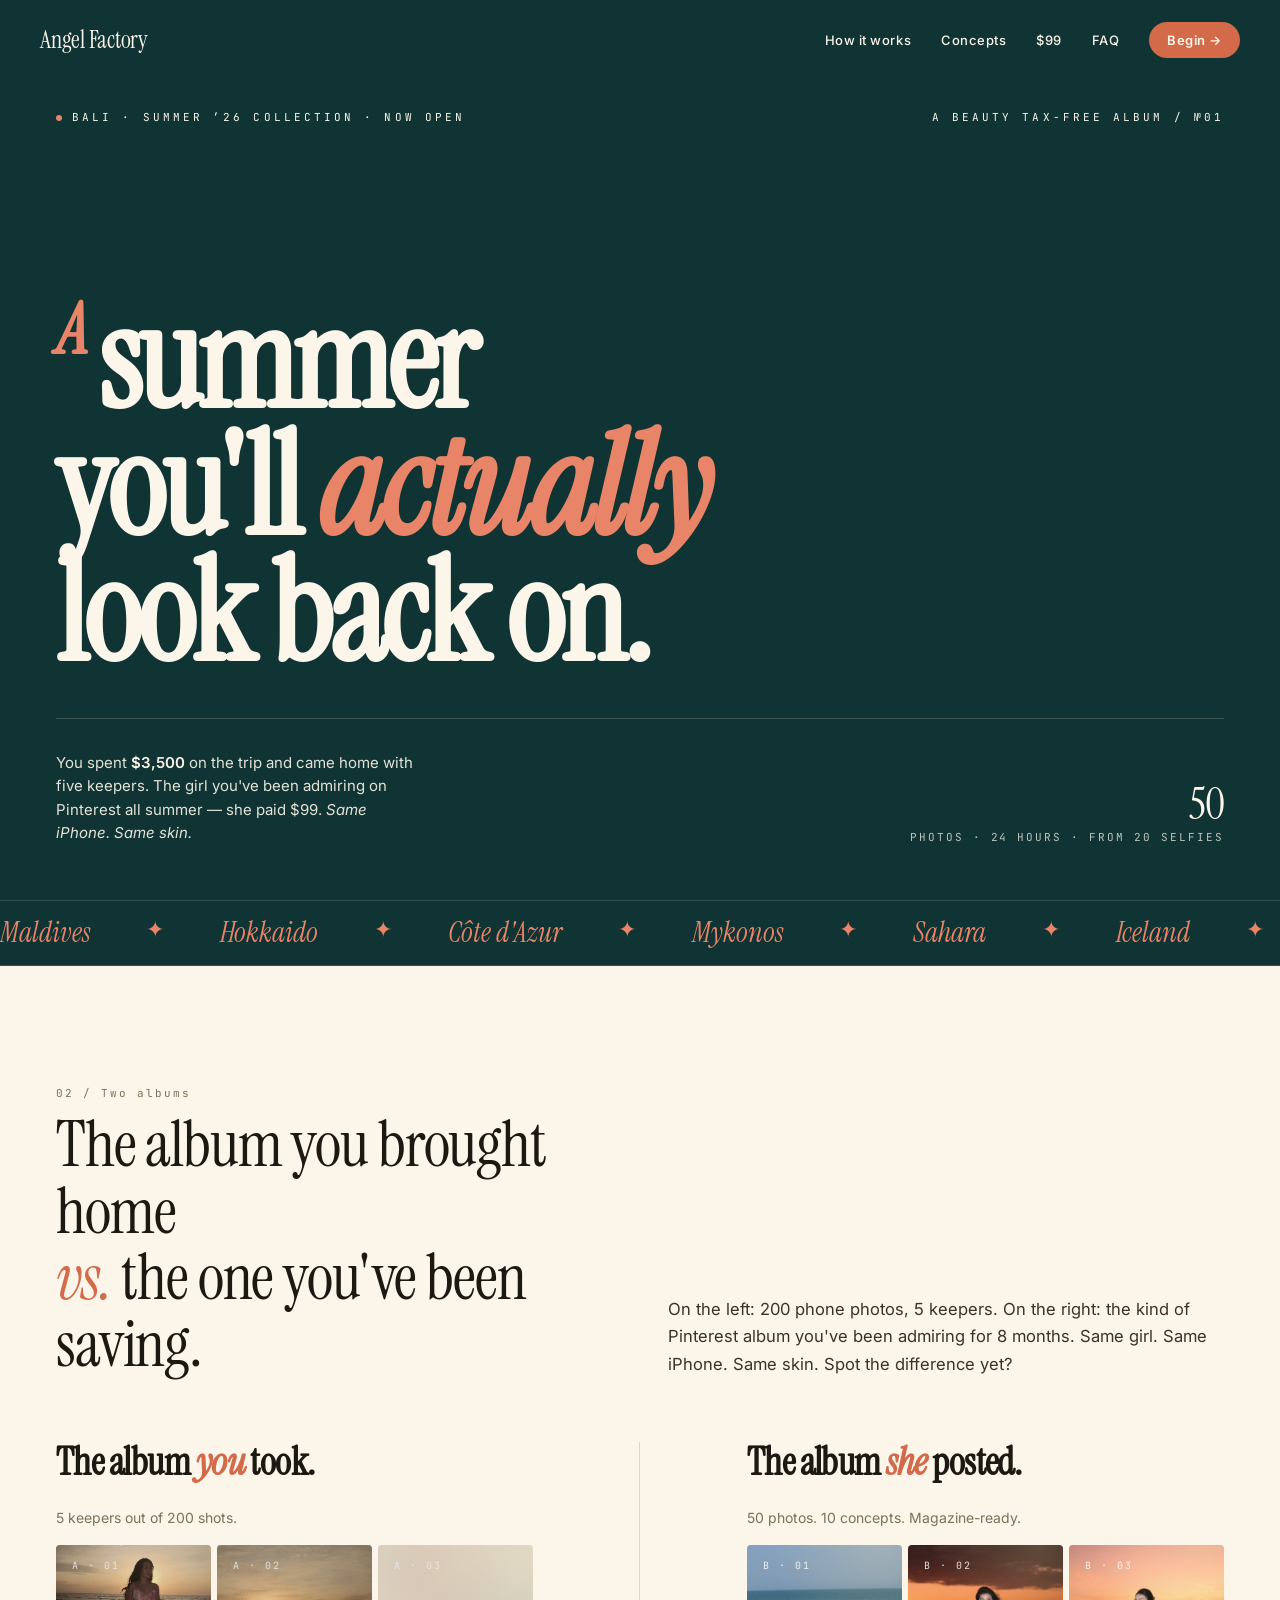
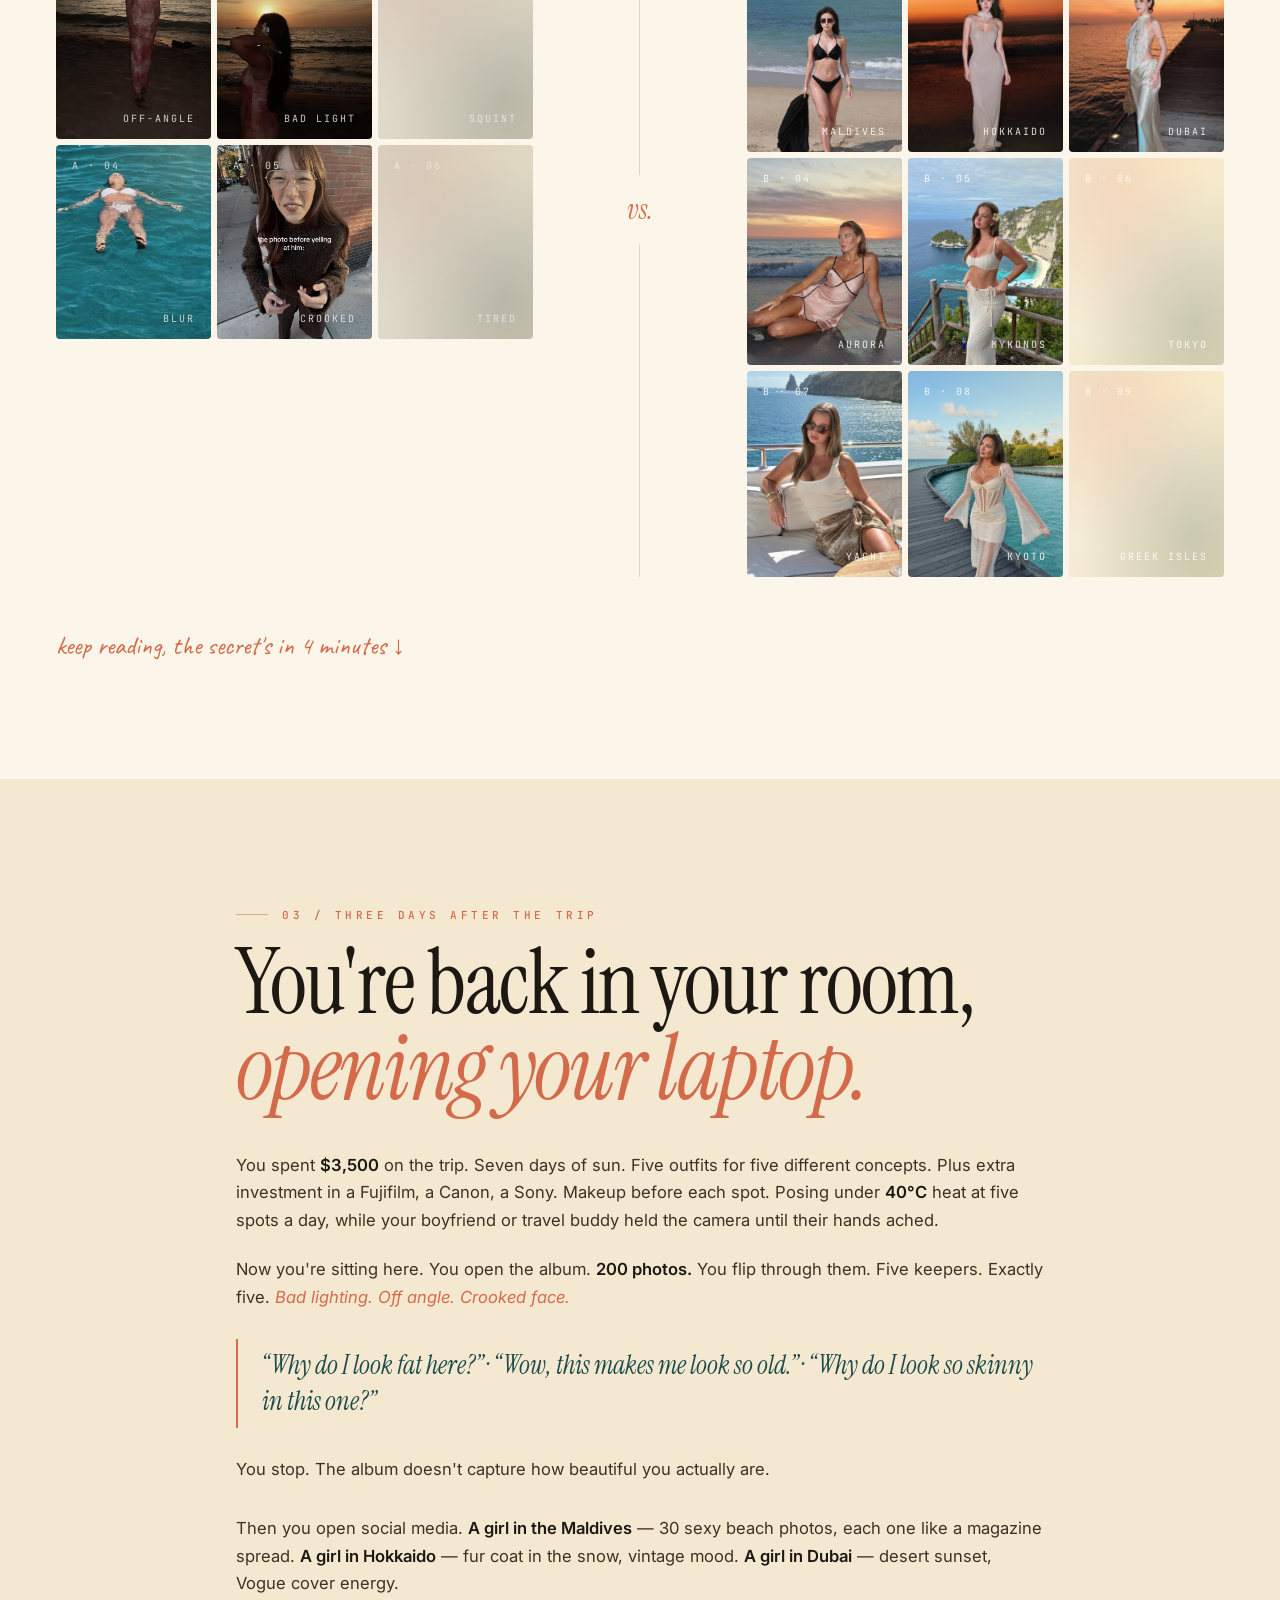
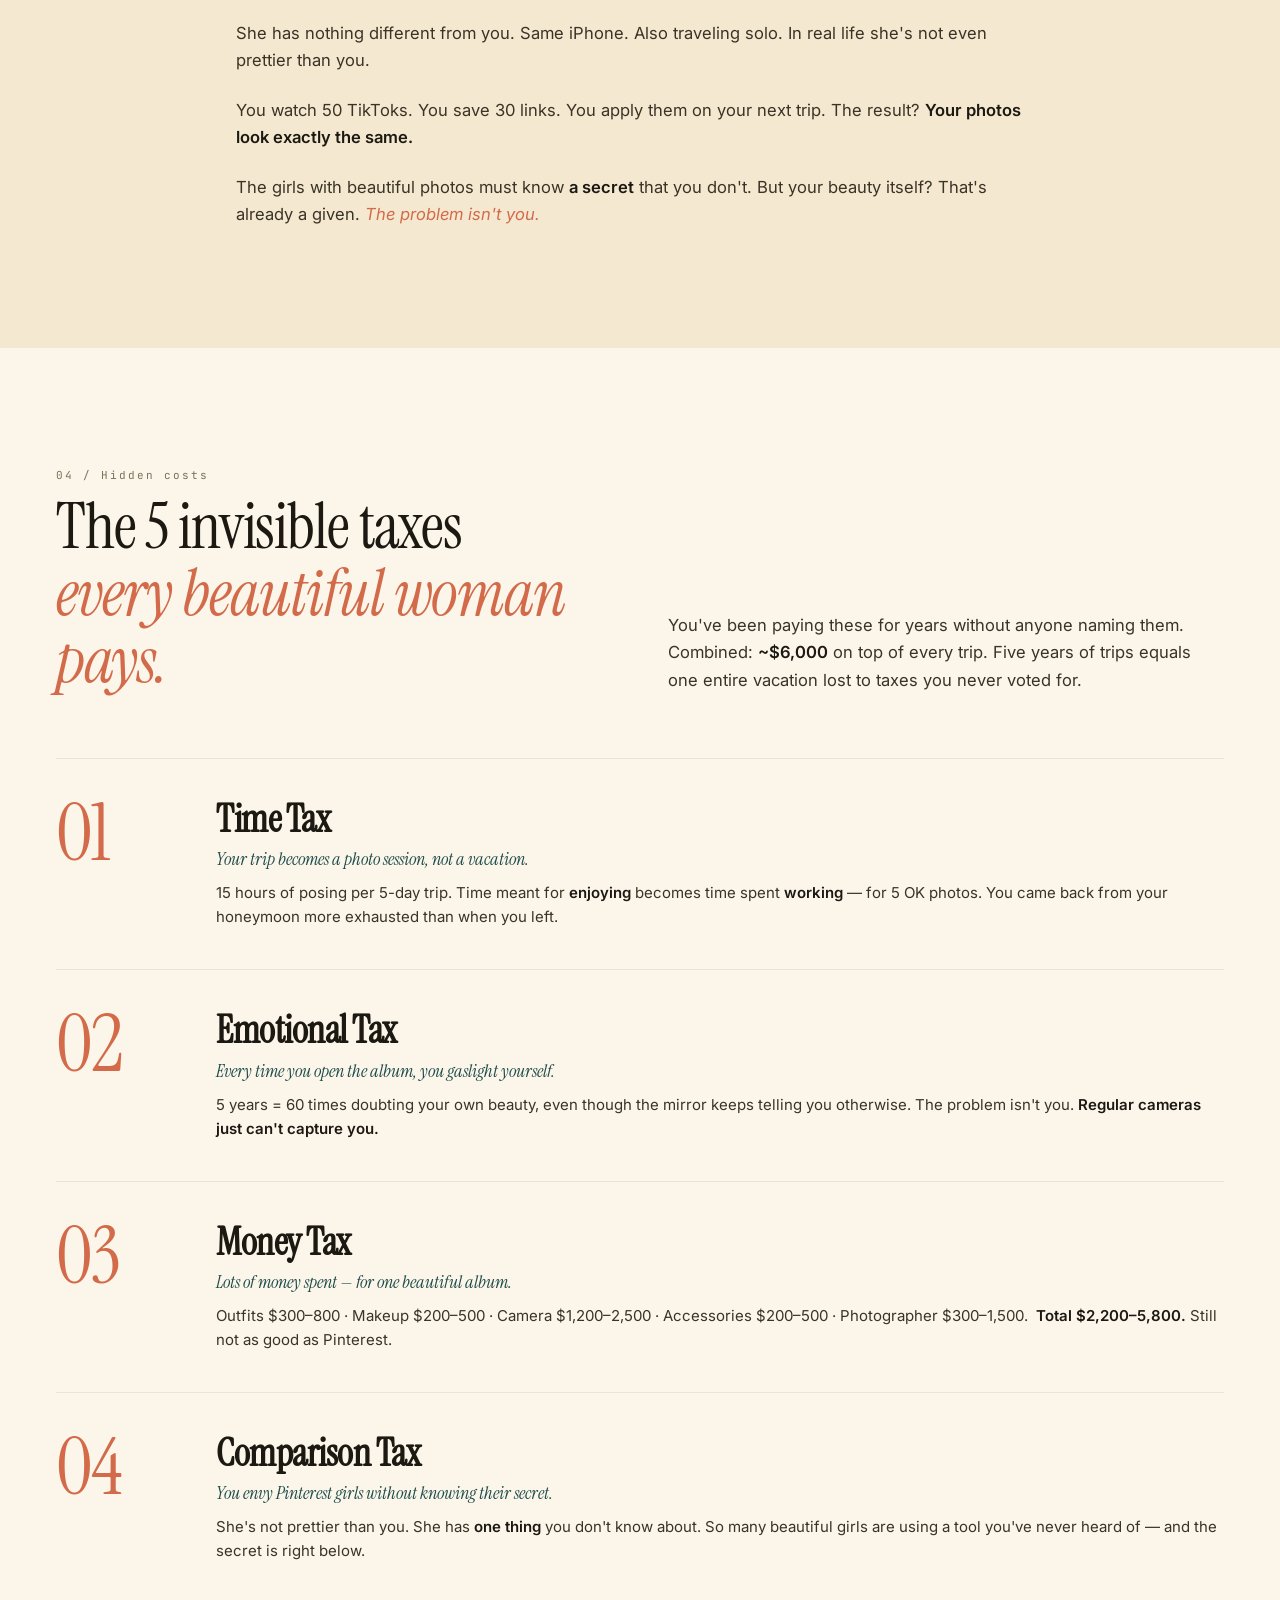
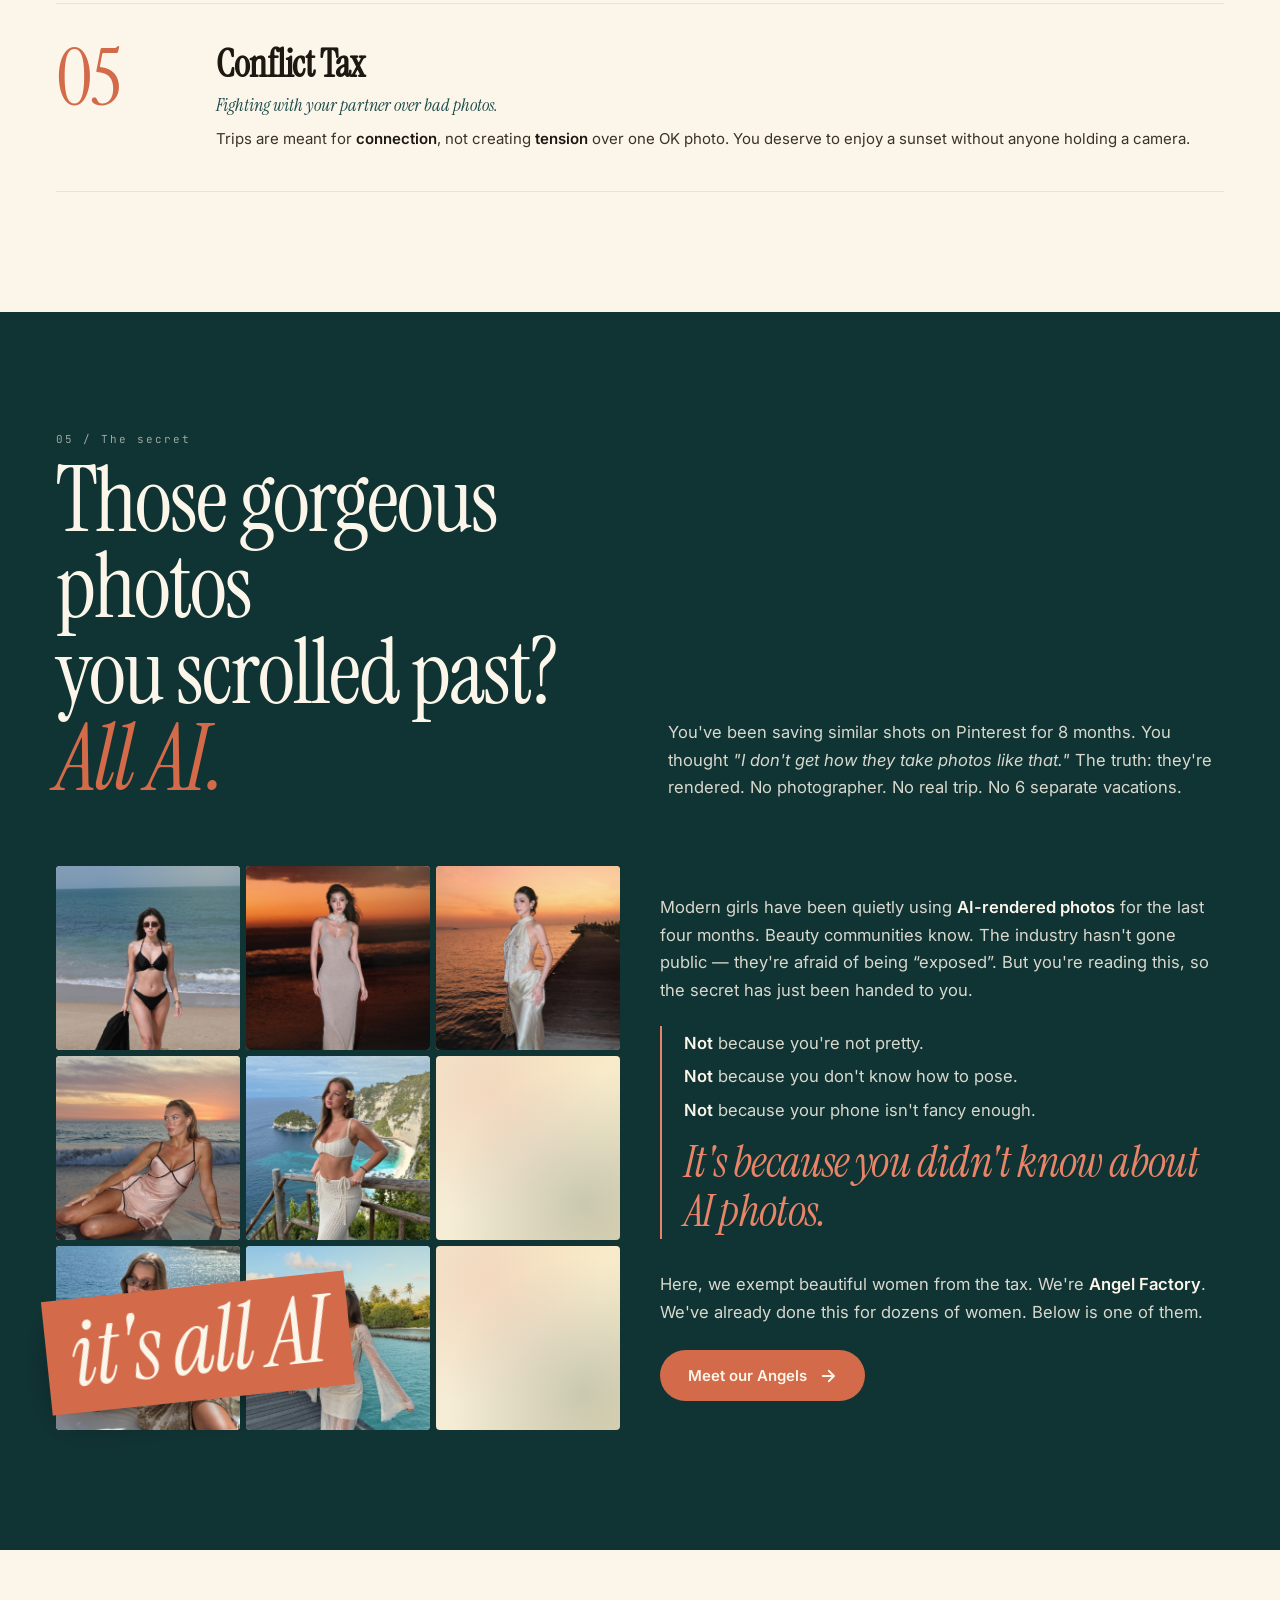
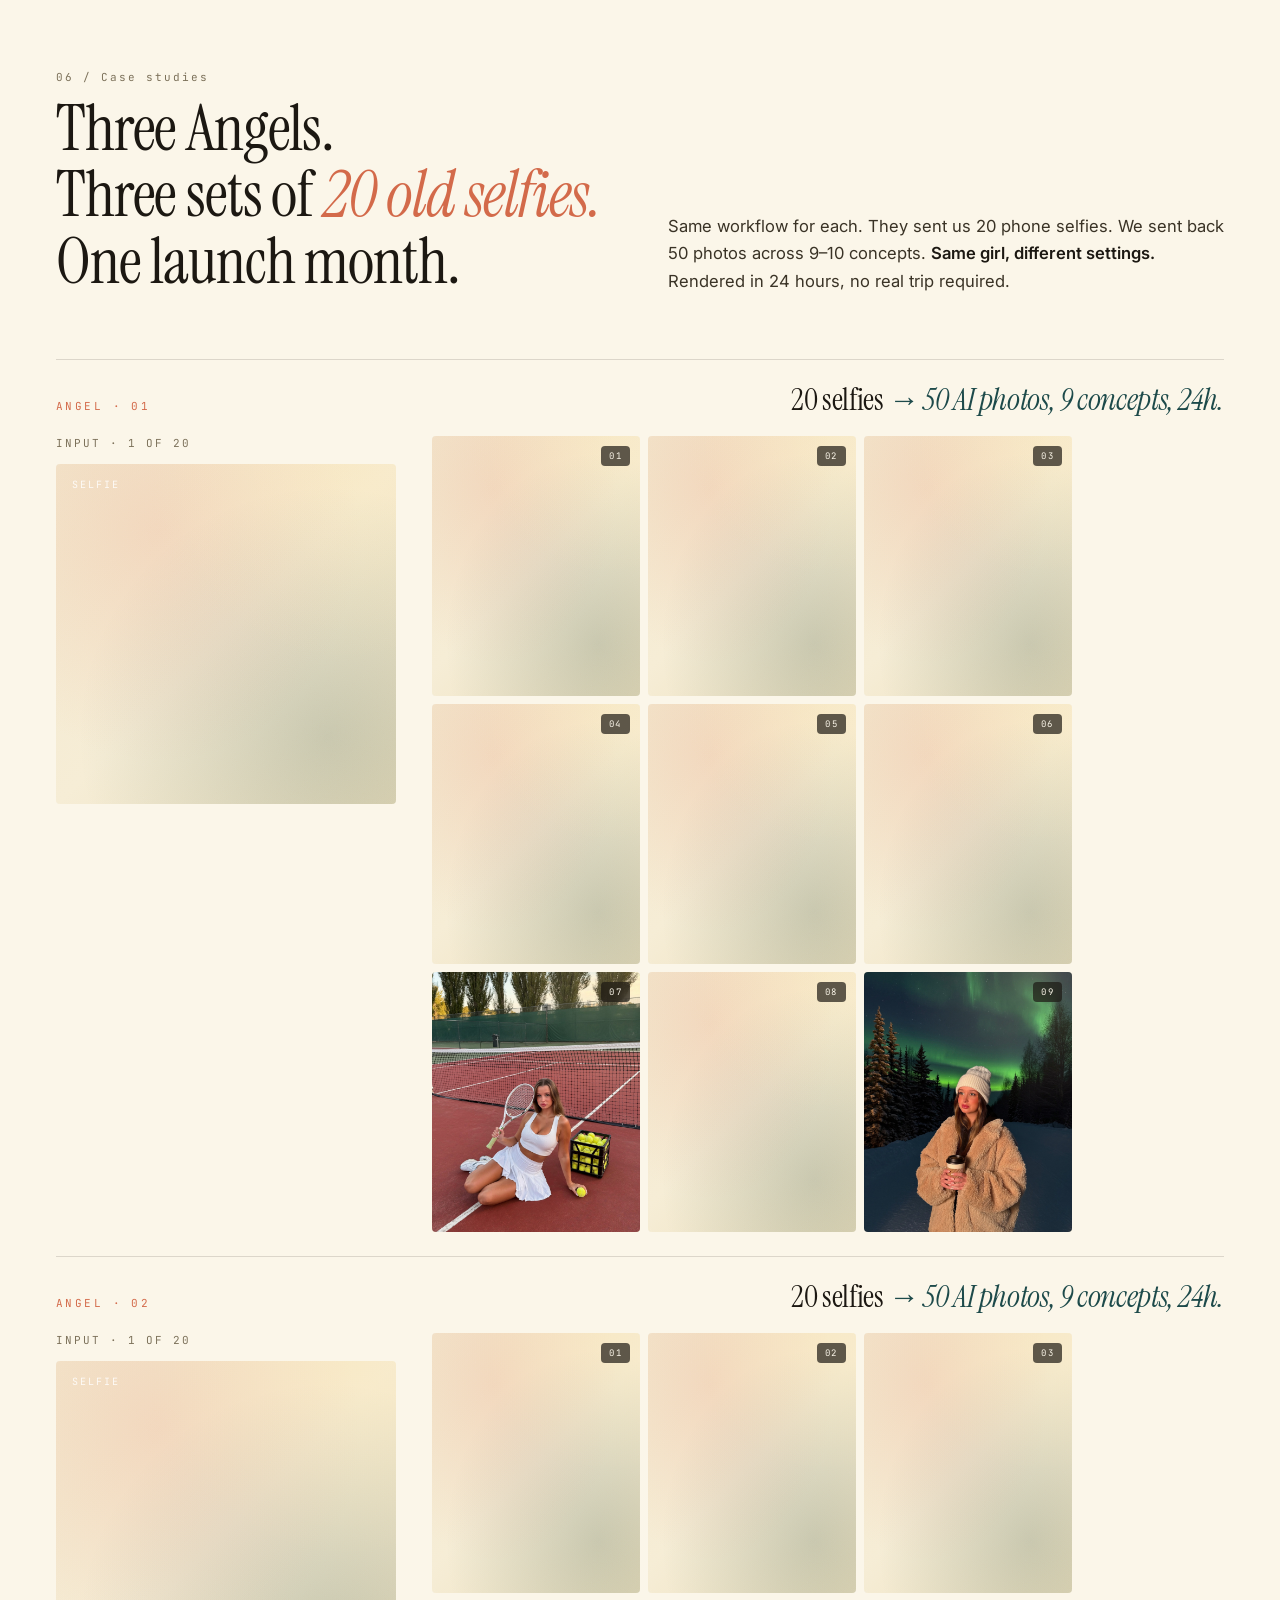
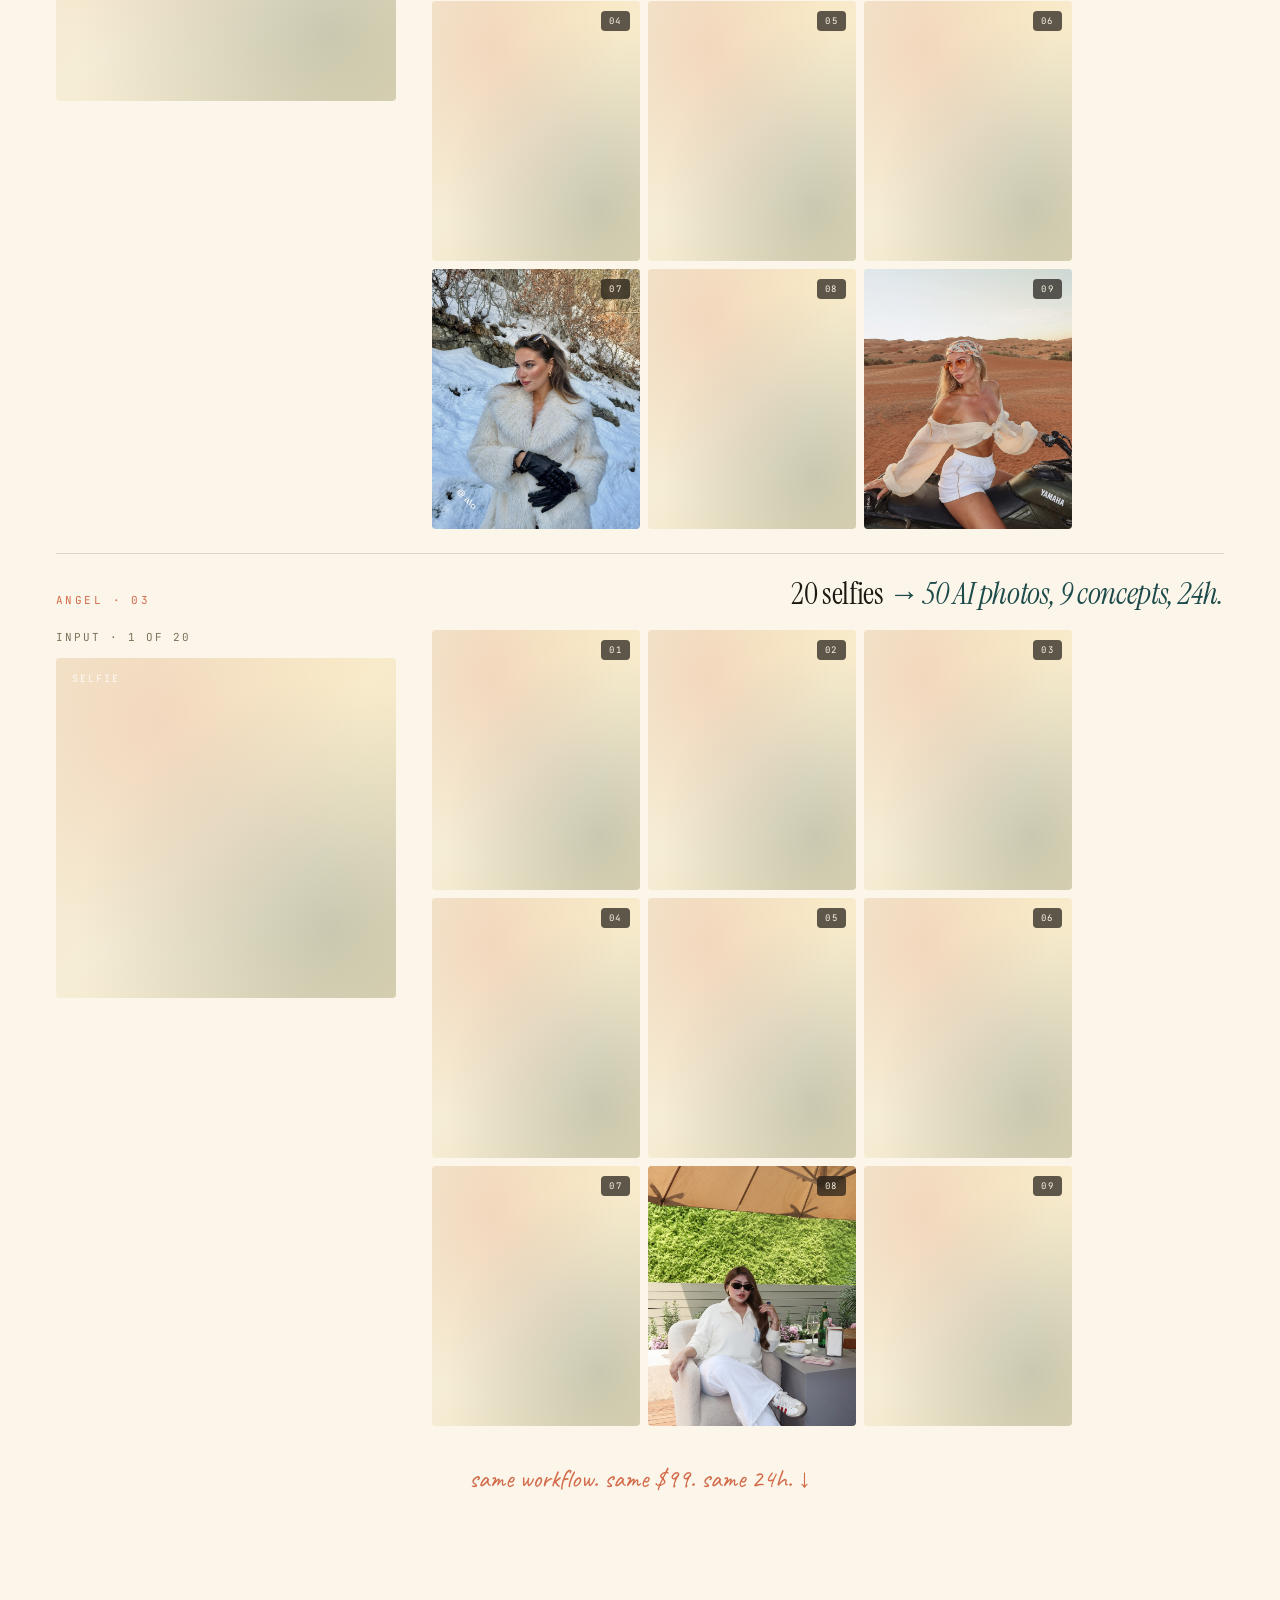
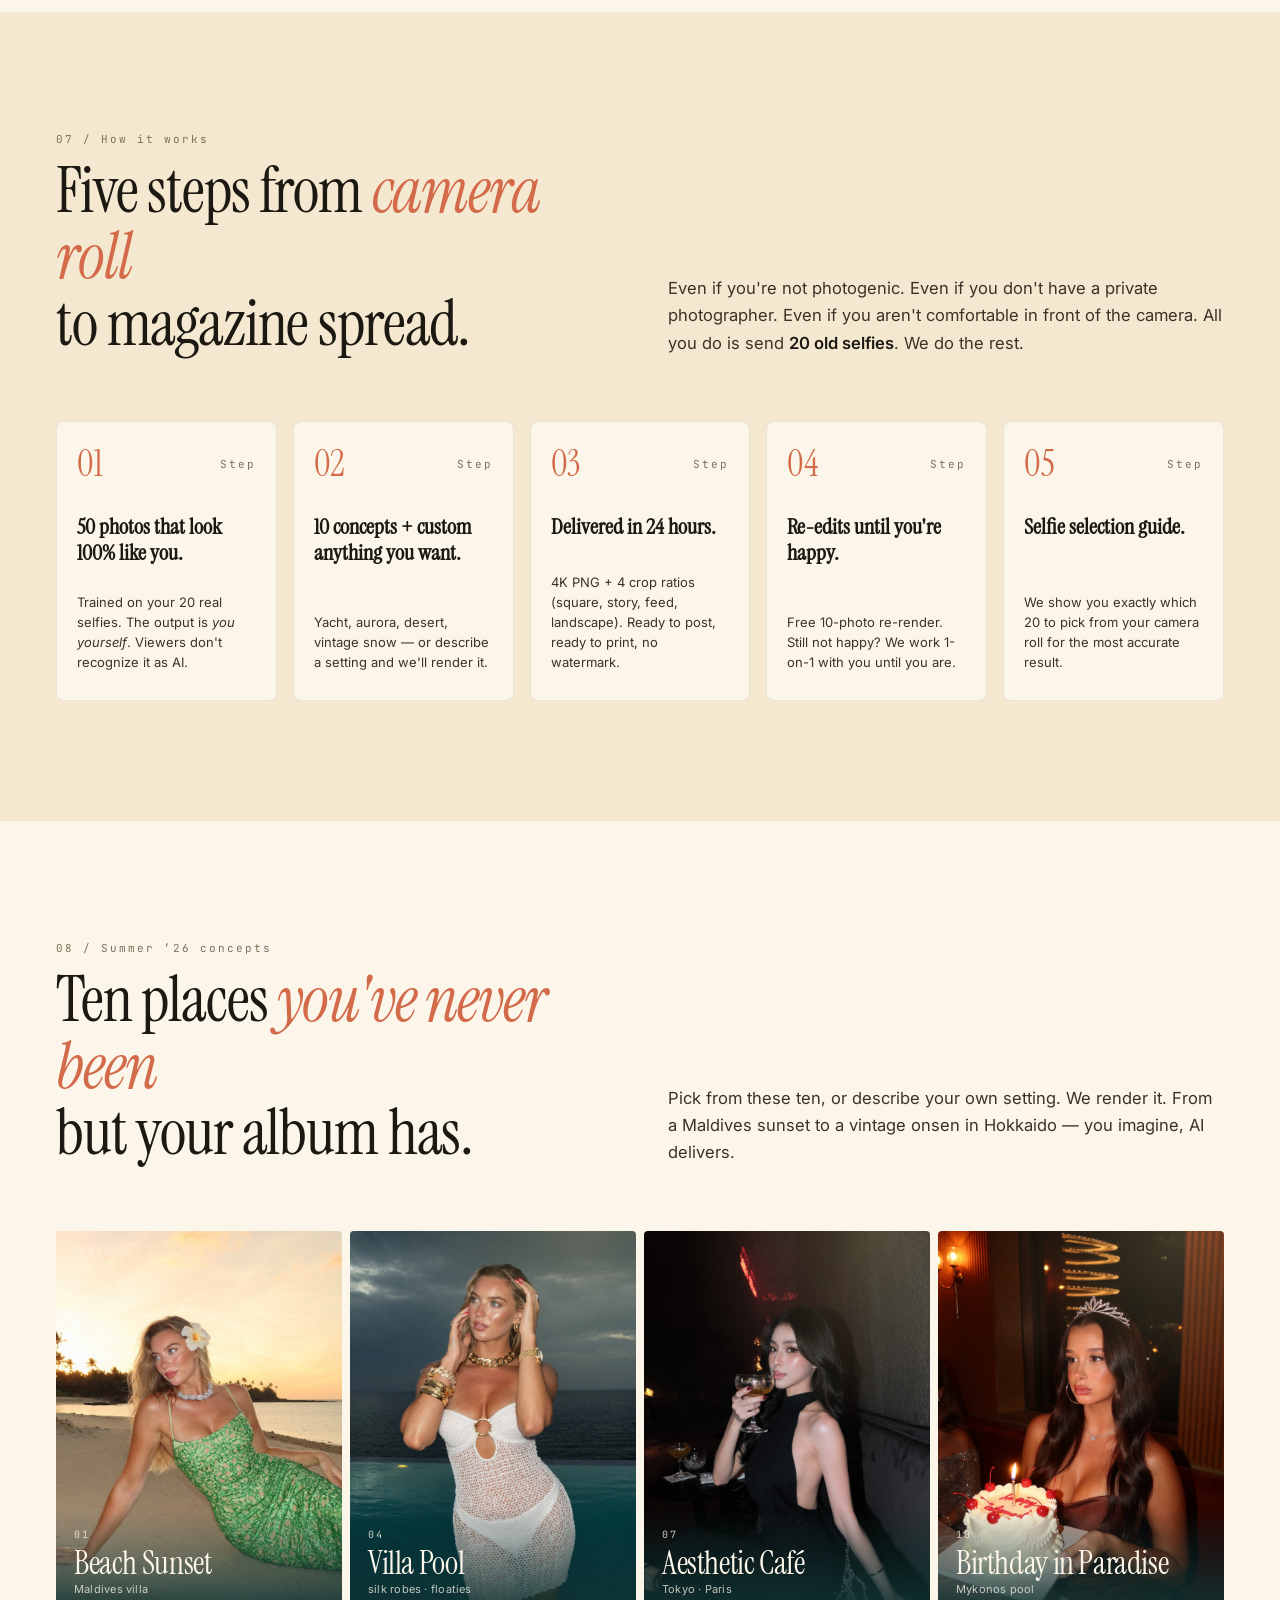
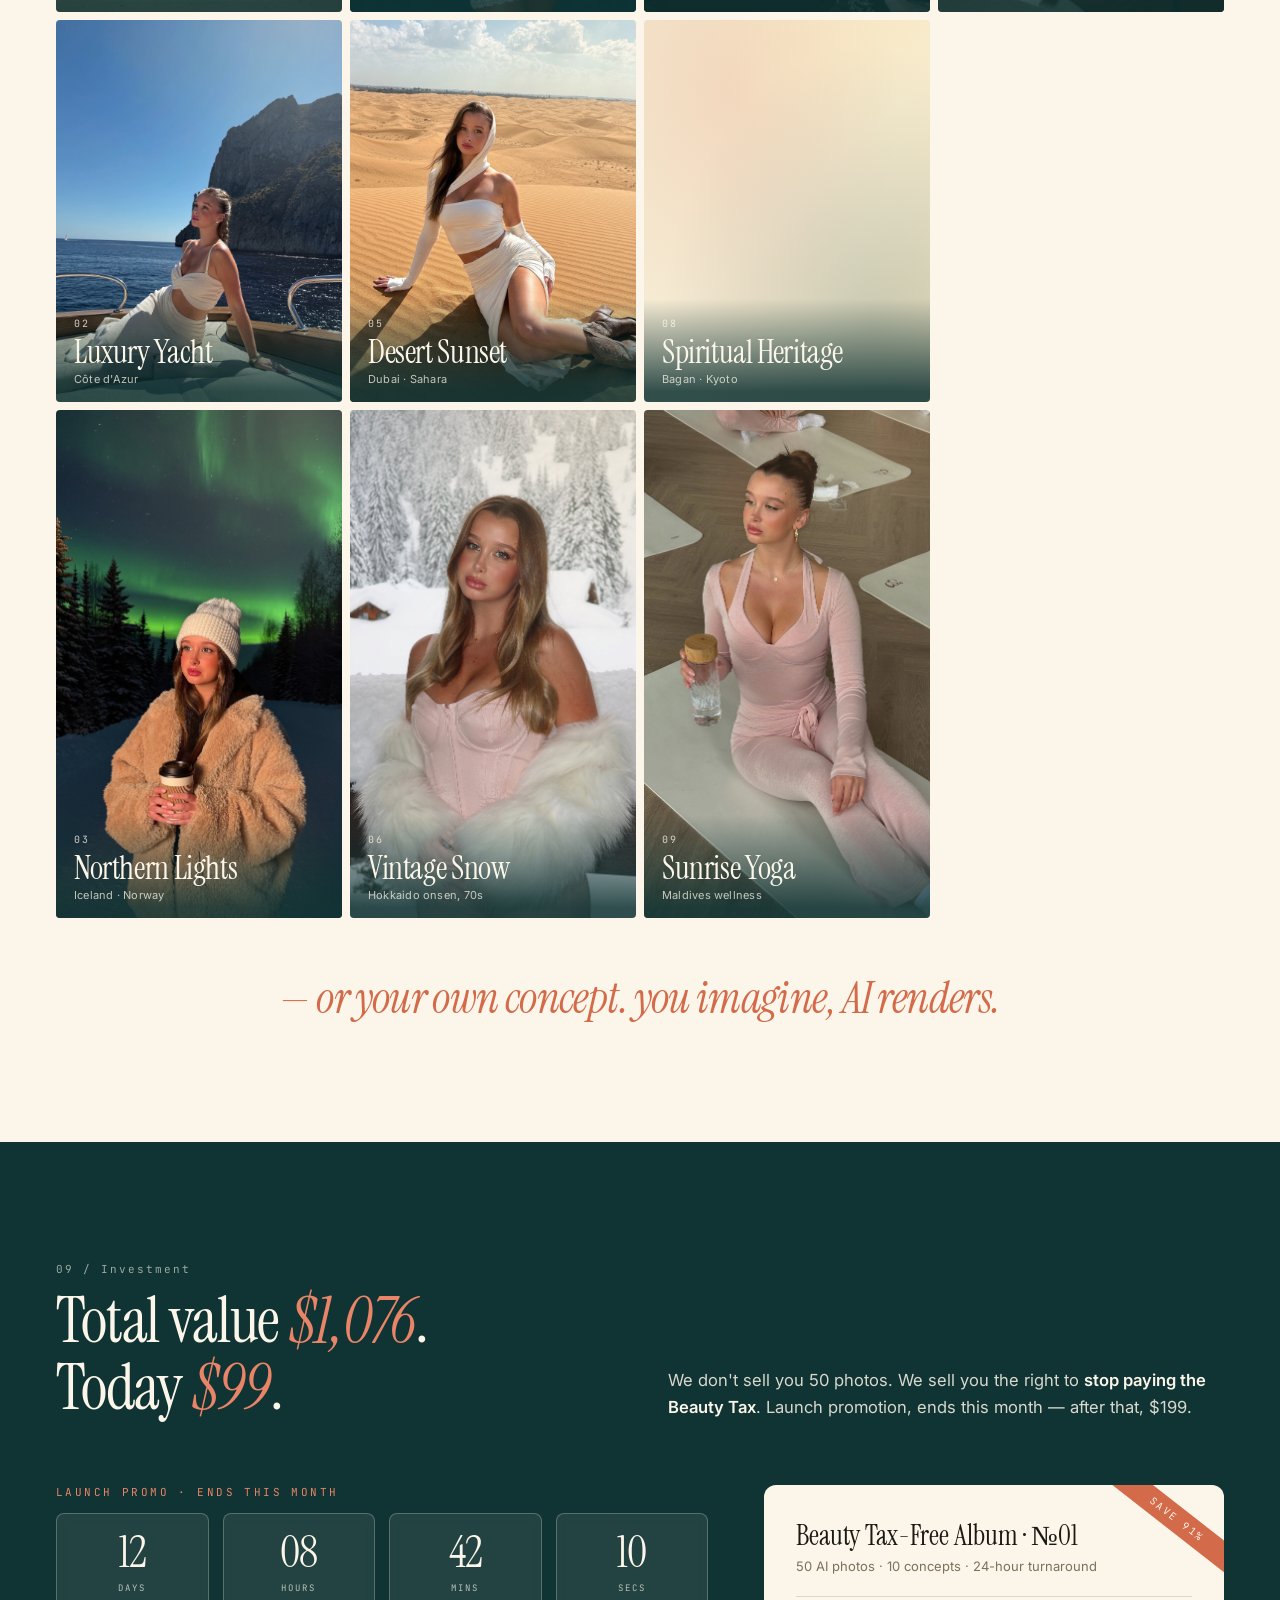
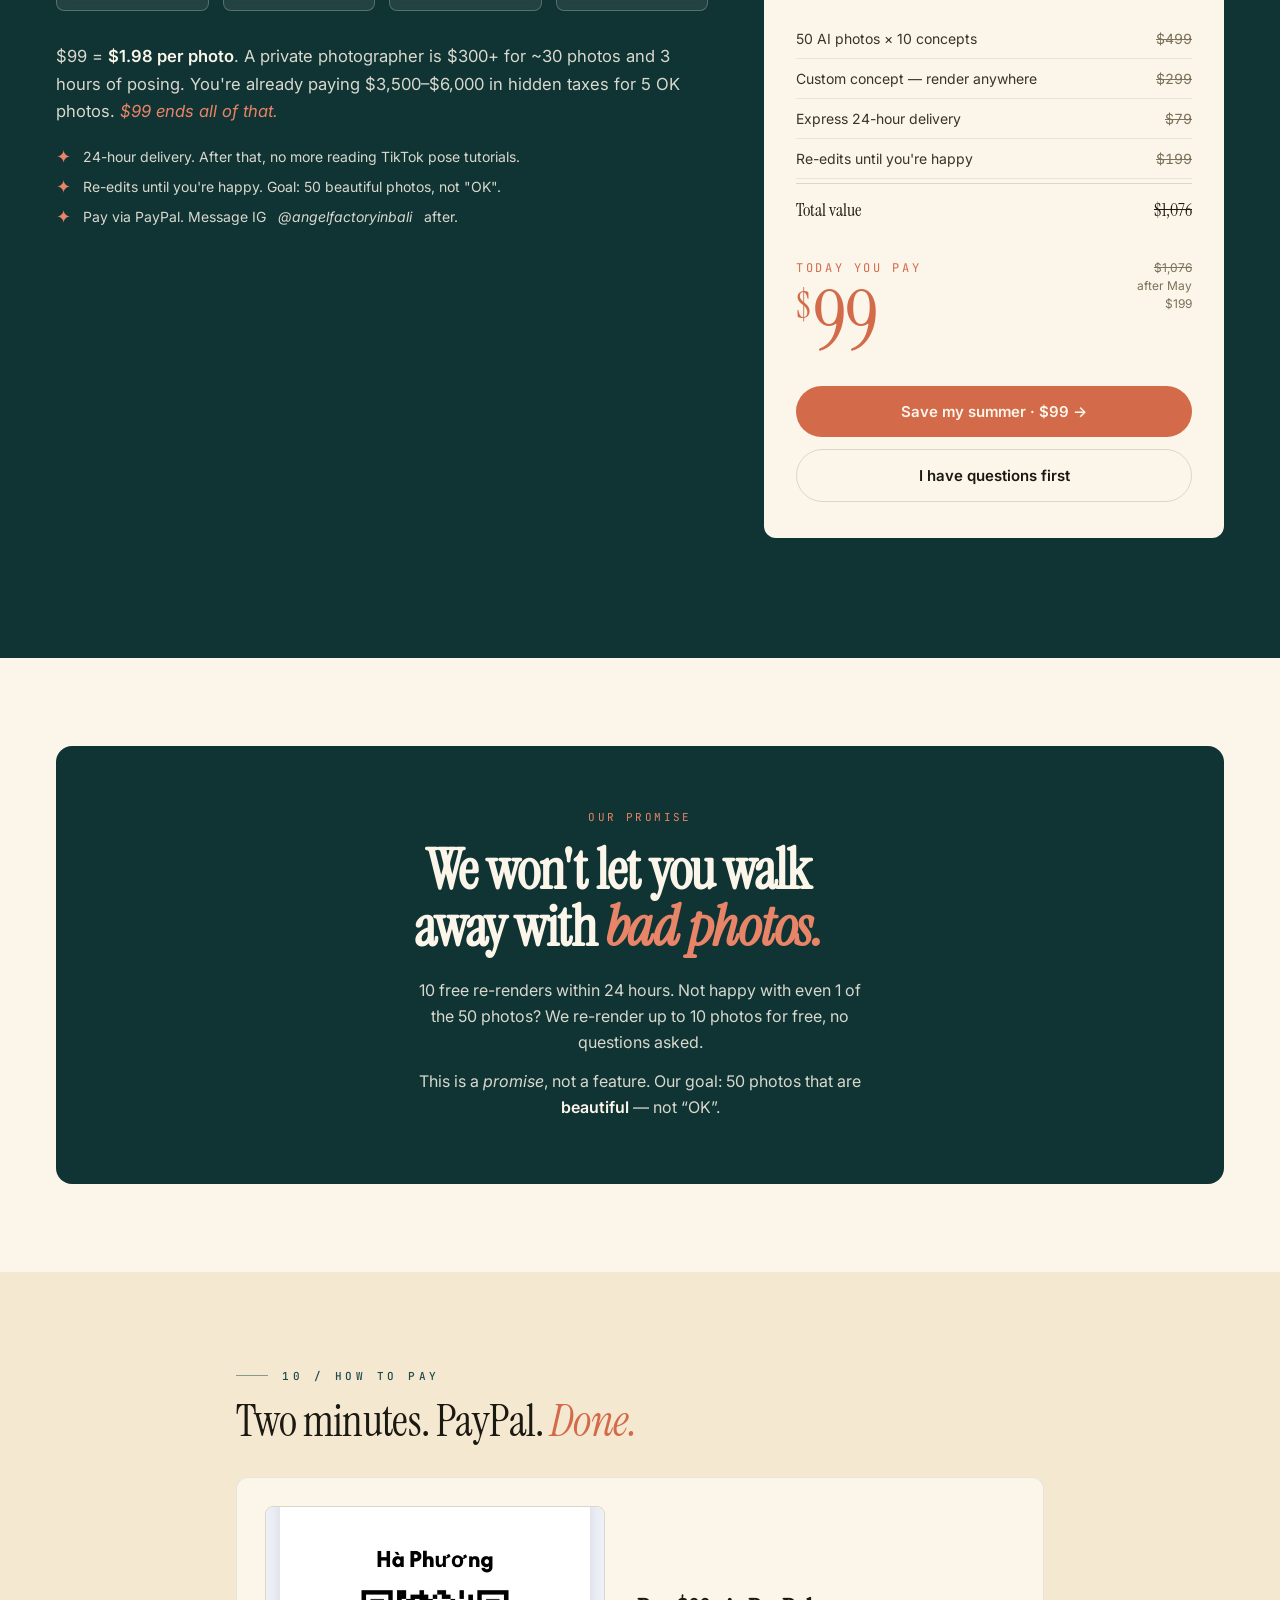
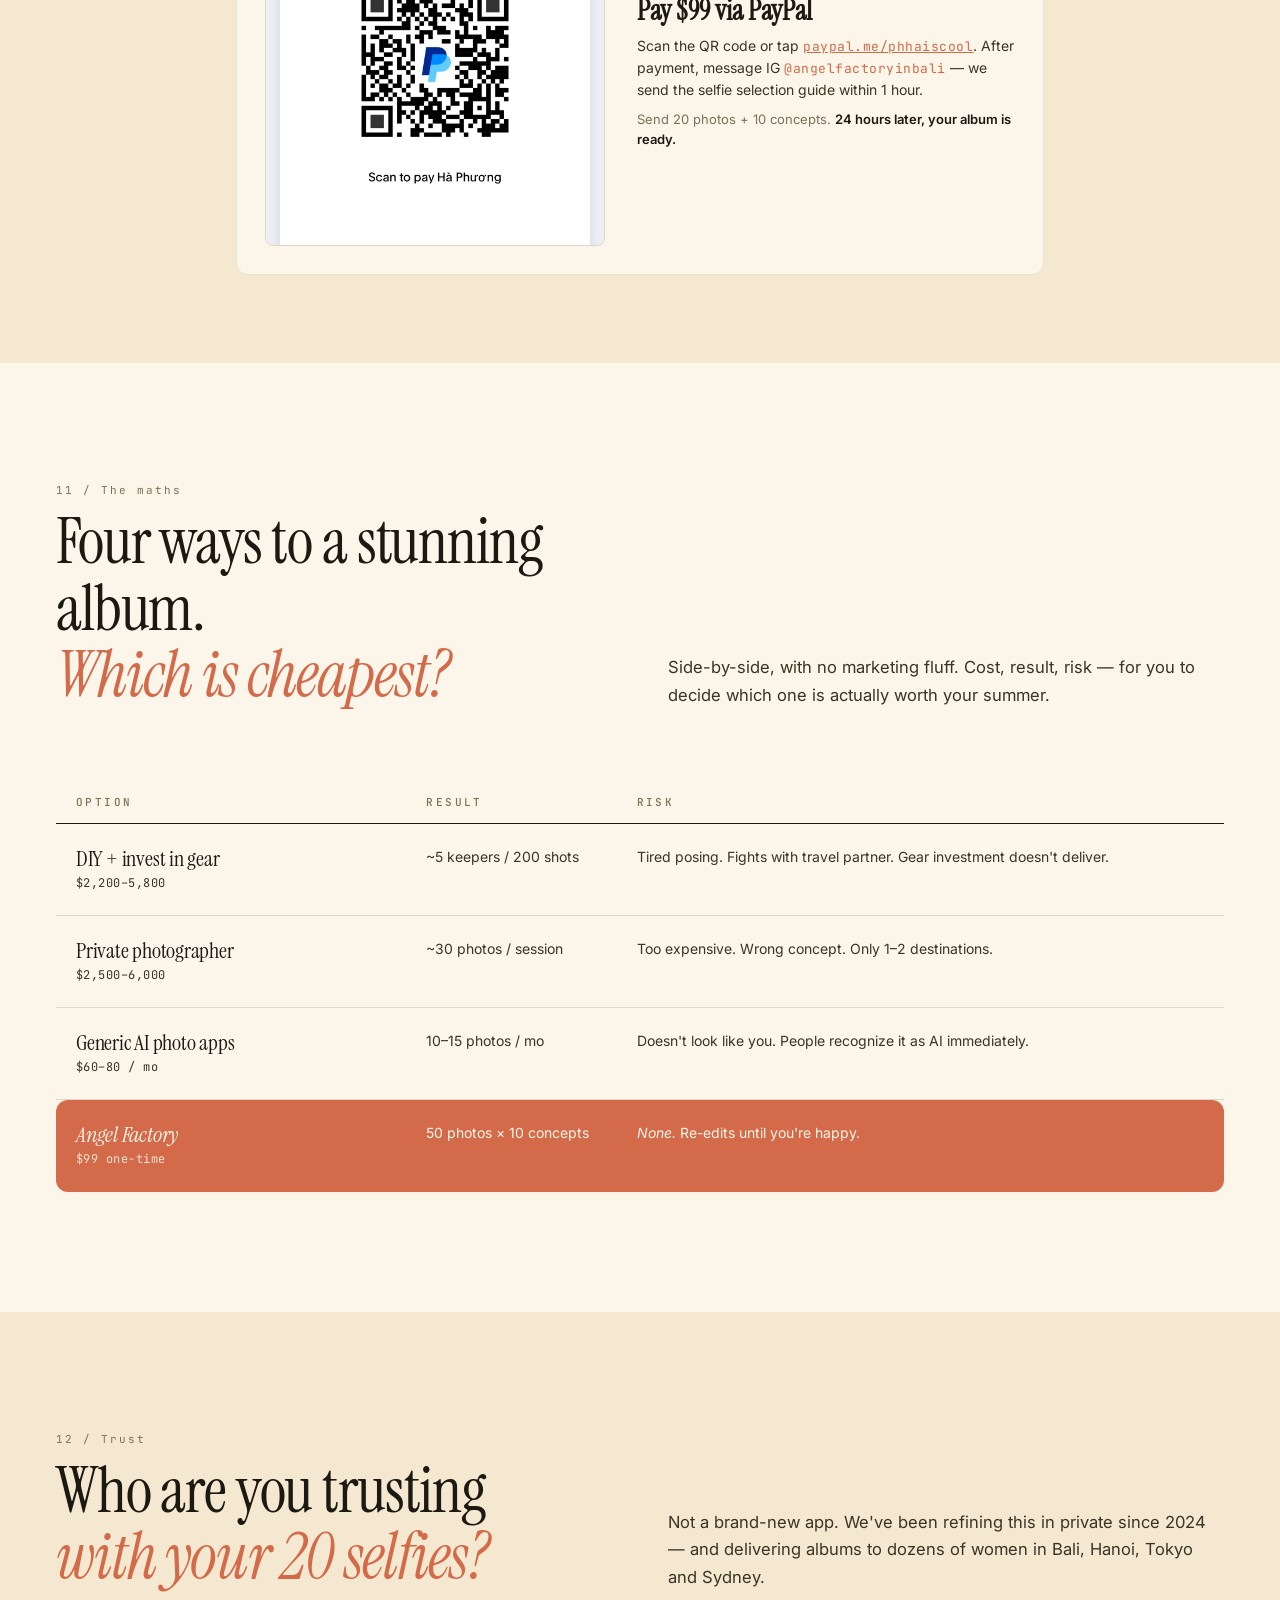
==== commit 8c343565: "Optimize: PNG to JPG (-82% size), lazy loading, remove tax photos" ====
--- a/Landing Page.html
+++ b/Landing Page.html
@@ -118,12 +118,12 @@
         <h3>The album <em class="ital">you</em> took.</h3>
         <p>5 keepers out of 200 shots.</p>
         <div class="albums-mini">
-          <div class="photo warm"><img src="assets/album-you-took-01.jpg" alt="" /><span class="photo-meta tl" style="color:#fff;opacity:0.85;">A · 01</span><span class="photo-meta br" style="color:#fff;opacity:0.85;">off-angle</span></div>
-          <div class="photo warm"><img src="assets/album-you-took-02.jpg" alt="" /><span class="photo-meta tl" style="color:#fff;opacity:0.85;">A · 02</span><span class="photo-meta br" style="color:#fff;opacity:0.85;">bad light</span></div>
-          <div class="photo warm"><img src="assets/album-you-took-03.jpg" alt="" /><span class="photo-meta tl" style="color:#fff;opacity:0.85;">A · 03</span><span class="photo-meta br" style="color:#fff;opacity:0.85;">squint</span></div>
-          <div class="photo warm"><img src="assets/album-you-took-04.jpg" alt="" /><span class="photo-meta tl" style="color:#fff;opacity:0.85;">A · 04</span><span class="photo-meta br" style="color:#fff;opacity:0.85;">blur</span></div>
-          <div class="photo warm"><img src="assets/album-you-took-05.jpg" alt="" /><span class="photo-meta tl" style="color:#fff;opacity:0.85;">A · 05</span><span class="photo-meta br" style="color:#fff;opacity:0.85;">crooked</span></div>
-          <div class="photo warm"><img src="assets/album-you-took-06.jpg" alt="" /><span class="photo-meta tl" style="color:#fff;opacity:0.85;">A · 06</span><span class="photo-meta br" style="color:#fff;opacity:0.85;">tired</span></div>
+          <div class="photo warm"><img loading="lazy" decoding="async" src="assets/album-you-took-01.jpg" alt="" /><span class="photo-meta tl" style="color:#fff;opacity:0.85;">A · 01</span><span class="photo-meta br" style="color:#fff;opacity:0.85;">off-angle</span></div>
+          <div class="photo warm"><img loading="lazy" decoding="async" src="assets/album-you-took-02.jpg" alt="" /><span class="photo-meta tl" style="color:#fff;opacity:0.85;">A · 02</span><span class="photo-meta br" style="color:#fff;opacity:0.85;">bad light</span></div>
+          <div class="photo warm"><img loading="lazy" decoding="async" src="assets/album-you-took-03.jpg" alt="" /><span class="photo-meta tl" style="color:#fff;opacity:0.85;">A · 03</span><span class="photo-meta br" style="color:#fff;opacity:0.85;">squint</span></div>
+          <div class="photo warm"><img loading="lazy" decoding="async" src="assets/album-you-took-04.jpg" alt="" /><span class="photo-meta tl" style="color:#fff;opacity:0.85;">A · 04</span><span class="photo-meta br" style="color:#fff;opacity:0.85;">blur</span></div>
+          <div class="photo warm"><img loading="lazy" decoding="async" src="assets/album-you-took-05.jpg" alt="" /><span class="photo-meta tl" style="color:#fff;opacity:0.85;">A · 05</span><span class="photo-meta br" style="color:#fff;opacity:0.85;">crooked</span></div>
+          <div class="photo warm"><img loading="lazy" decoding="async" src="assets/album-you-took-06.jpg" alt="" /><span class="photo-meta tl" style="color:#fff;opacity:0.85;">A · 06</span><span class="photo-meta br" style="color:#fff;opacity:0.85;">tired</span></div>
         </div>
       </div>
 
@@ -138,15 +138,15 @@
         <h3>The album <em class="ital">she</em> posted.</h3>
         <p>50 photos. 10 concepts. Magazine-ready.</p>
         <div class="albums-mini">
-          <div class="photo warm"><img src="assets/reveal-01.png" alt="" /><span class="photo-meta tl" style="color:#fff;opacity:0.85;">B · 01</span><span class="photo-meta br" style="color:#fff;opacity:0.85;">Maldives</span></div>
-          <div class="photo warm"><img src="assets/reveal-02.png" alt="" /><span class="photo-meta tl" style="color:#fff;opacity:0.85;">B · 02</span><span class="photo-meta br" style="color:#fff;opacity:0.85;">Hokkaido</span></div>
-          <div class="photo warm"><img src="assets/reveal-03.png" alt="" /><span class="photo-meta tl" style="color:#fff;opacity:0.85;">B · 03</span><span class="photo-meta br" style="color:#fff;opacity:0.85;">Dubai</span></div>
-          <div class="photo warm"><img src="assets/reveal-04.png" alt="" /><span class="photo-meta tl" style="color:#fff;opacity:0.85;">B · 04</span><span class="photo-meta br" style="color:#fff;opacity:0.85;">Aurora</span></div>
-          <div class="photo warm"><img src="assets/reveal-05.png" alt="" /><span class="photo-meta tl" style="color:#fff;opacity:0.85;">B · 05</span><span class="photo-meta br" style="color:#fff;opacity:0.85;">Mykonos</span></div>
-          <div class="photo warm"><img src="assets/reveal-06.png" alt="" /><span class="photo-meta tl" style="color:#fff;opacity:0.85;">B · 06</span><span class="photo-meta br" style="color:#fff;opacity:0.85;">Tokyo</span></div>
-          <div class="photo warm"><img src="assets/reveal-07.png" alt="" /><span class="photo-meta tl" style="color:#fff;opacity:0.85;">B · 07</span><span class="photo-meta br" style="color:#fff;opacity:0.85;">Yacht</span></div>
-          <div class="photo warm"><img src="assets/reveal-08.png" alt="" /><span class="photo-meta tl" style="color:#fff;opacity:0.85;">B · 08</span><span class="photo-meta br" style="color:#fff;opacity:0.85;">Kyoto</span></div>
-          <div class="photo warm"><img src="assets/reveal-09.png" alt="" /><span class="photo-meta tl" style="color:#fff;opacity:0.85;">B · 09</span><span class="photo-meta br" style="color:#fff;opacity:0.85;">Greek isles</span></div>
+          <div class="photo warm"><img loading="lazy" decoding="async" src="assets/reveal-01.jpg" alt="" /><span class="photo-meta tl" style="color:#fff;opacity:0.85;">B · 01</span><span class="photo-meta br" style="color:#fff;opacity:0.85;">Maldives</span></div>
+          <div class="photo warm"><img loading="lazy" decoding="async" src="assets/reveal-02.jpg" alt="" /><span class="photo-meta tl" style="color:#fff;opacity:0.85;">B · 02</span><span class="photo-meta br" style="color:#fff;opacity:0.85;">Hokkaido</span></div>
+          <div class="photo warm"><img loading="lazy" decoding="async" src="assets/reveal-03.jpg" alt="" /><span class="photo-meta tl" style="color:#fff;opacity:0.85;">B · 03</span><span class="photo-meta br" style="color:#fff;opacity:0.85;">Dubai</span></div>
+          <div class="photo warm"><img loading="lazy" decoding="async" src="assets/reveal-04.jpg" alt="" /><span class="photo-meta tl" style="color:#fff;opacity:0.85;">B · 04</span><span class="photo-meta br" style="color:#fff;opacity:0.85;">Aurora</span></div>
+          <div class="photo warm"><img loading="lazy" decoding="async" src="assets/reveal-05.jpg" alt="" /><span class="photo-meta tl" style="color:#fff;opacity:0.85;">B · 05</span><span class="photo-meta br" style="color:#fff;opacity:0.85;">Mykonos</span></div>
+          <div class="photo warm"><img loading="lazy" decoding="async" src="assets/reveal-06.jpg" alt="" /><span class="photo-meta tl" style="color:#fff;opacity:0.85;">B · 06</span><span class="photo-meta br" style="color:#fff;opacity:0.85;">Tokyo</span></div>
+          <div class="photo warm"><img loading="lazy" decoding="async" src="assets/reveal-07.jpg" alt="" /><span class="photo-meta tl" style="color:#fff;opacity:0.85;">B · 07</span><span class="photo-meta br" style="color:#fff;opacity:0.85;">Yacht</span></div>
+          <div class="photo warm"><img loading="lazy" decoding="async" src="assets/reveal-08.jpg" alt="" /><span class="photo-meta tl" style="color:#fff;opacity:0.85;">B · 08</span><span class="photo-meta br" style="color:#fff;opacity:0.85;">Kyoto</span></div>
+          <div class="photo warm"><img loading="lazy" decoding="async" src="assets/reveal-09.jpg" alt="" /><span class="photo-meta tl" style="color:#fff;opacity:0.85;">B · 09</span><span class="photo-meta br" style="color:#fff;opacity:0.85;">Greek isles</span></div>
         </div>
       </div>
     </div>
@@ -236,9 +236,6 @@
           <div class="tag">Your trip becomes a photo session, not a vacation.</div>
           <p class="body">15 hours of posing per 5-day trip. Time meant for <b class="strong">enjoying</b> becomes time spent <b class="strong">working</b> &mdash; for 5 OK photos. You came back from your honeymoon more exhausted than when you left.</p>
         </div>
-        <div class="tax-photo">
-          <div class="photo warm"><img src="assets/tax-01-time.jpg" alt="" /><span class="photo-meta tl" style="color:#fff;opacity:0.85;">tax · 01</span><span class="photo-meta br" style="color:#fff;opacity:0.85;">posing under 40°C</span></div>
-        </div>
       </article>
 
       <article class="tax-item">
@@ -248,9 +245,6 @@
           <div class="tag">Every time you open the album, you gaslight yourself.</div>
           <p class="body">5 years = 60 times doubting your own beauty, even though the mirror keeps telling you otherwise. The problem isn't you. <b class="strong">Regular cameras just can't capture you.</b></p>
         </div>
-        <div class="tax-photo">
-          <div class="photo warm"><img src="assets/tax-02-emotional.jpg" alt="" /><span class="photo-meta tl" style="color:#fff;opacity:0.85;">tax · 02</span><span class="photo-meta br" style="color:#fff;opacity:0.85;">album, 1 a.m.</span></div>
-        </div>
       </article>
 
       <article class="tax-item">
@@ -260,9 +254,6 @@
           <div class="tag">Lots of money spent &mdash; for one beautiful album.</div>
           <p class="body">Outfits $300&ndash;800 &middot; Makeup $200&ndash;500 &middot; Camera $1,200&ndash;2,500 &middot; Accessories $200&ndash;500 &middot; Photographer $300&ndash;1,500.&nbsp; <b class="strong">Total $2,200&ndash;5,800.</b> Still not as good as Pinterest.</p>
         </div>
-        <div class="tax-photo">
-          <div class="photo warm"><img src="assets/tax-03-money.jpg" alt="" /><span class="photo-meta tl" style="color:#fff;opacity:0.85;">tax · 03</span><span class="photo-meta br" style="color:#fff;opacity:0.85;">receipts</span></div>
-        </div>
       </article>
 
       <article class="tax-item">
@@ -272,9 +263,6 @@
           <div class="tag">You envy Pinterest girls without knowing their secret.</div>
           <p class="body">She's not prettier than you. She has <b class="strong">one thing</b> you don't know about. So many beautiful girls are using a tool you've never heard of &mdash; and the secret is right below.</p>
         </div>
-        <div class="tax-photo">
-          <div class="photo warm"><img src="assets/tax-04-comparison.png" alt="" /><span class="photo-meta tl" style="color:#fff;opacity:0.85;">tax · 04</span><span class="photo-meta br" style="color:#fff;opacity:0.85;">scrolling Pinterest</span></div>
-        </div>
       </article>
 
       <article class="tax-item">
@@ -283,9 +271,6 @@
           <h4>Conflict Tax</h4>
           <div class="tag">Fighting with your partner over bad photos.</div>
           <p class="body">Trips are meant for <b class="strong">connection</b>, not creating <b class="strong">tension</b> over one OK photo. You deserve to enjoy a sunset without anyone holding a camera.</p>
-        </div>
-        <div class="tax-photo">
-          <div class="photo warm"><img src="assets/tax-05-conflict.jpg" alt="" /><span class="photo-meta tl" style="color:#fff;opacity:0.85;">tax · 05</span><span class="photo-meta br" style="color:#fff;opacity:0.85;">tension on a beach</span></div>
         </div>
       </article>
     </div>
@@ -316,15 +301,15 @@
     <div class="reveal-grid">
       <div style="position: relative;">
         <div class="reveal-9">
-          <div class="photo warm"><img src="assets/reveal-01.png" alt="" /></div>
-          <div class="photo warm"><img src="assets/reveal-02.png" alt="" /></div>
-          <div class="photo warm"><img src="assets/reveal-03.png" alt="" /></div>
-          <div class="photo warm"><img src="assets/reveal-04.png" alt="" /></div>
-          <div class="photo warm"><img src="assets/reveal-05.png" alt="" /></div>
-          <div class="photo warm"><img src="assets/reveal-06.png" alt="" /></div>
-          <div class="photo warm"><img src="assets/reveal-07.png" alt="" /></div>
-          <div class="photo warm"><img src="assets/reveal-08.png" alt="" /></div>
-          <div class="photo warm"><img src="assets/reveal-09.png" alt="" /></div>
+          <div class="photo warm"><img loading="lazy" decoding="async" src="assets/reveal-01.jpg" alt="" /></div>
+          <div class="photo warm"><img loading="lazy" decoding="async" src="assets/reveal-02.jpg" alt="" /></div>
+          <div class="photo warm"><img loading="lazy" decoding="async" src="assets/reveal-03.jpg" alt="" /></div>
+          <div class="photo warm"><img loading="lazy" decoding="async" src="assets/reveal-04.jpg" alt="" /></div>
+          <div class="photo warm"><img loading="lazy" decoding="async" src="assets/reveal-05.jpg" alt="" /></div>
+          <div class="photo warm"><img loading="lazy" decoding="async" src="assets/reveal-06.jpg" alt="" /></div>
+          <div class="photo warm"><img loading="lazy" decoding="async" src="assets/reveal-07.jpg" alt="" /></div>
+          <div class="photo warm"><img loading="lazy" decoding="async" src="assets/reveal-08.jpg" alt="" /></div>
+          <div class="photo warm"><img loading="lazy" decoding="async" src="assets/reveal-09.jpg" alt="" /></div>
         </div>
         <div class="reveal-stamp">it's all AI</div>
       </div>
@@ -387,18 +372,18 @@
         <div class="angel-grid">
           <aside class="angel-input">
             <div class="label">Input · 1 of 20</div>
-            <div class="photo warm"><img src="assets/angel01-selfie.jpg" alt="" /><span class="photo-meta tl" style="color:#fff;opacity:0.85;">selfie</span></div>
+            <div class="photo warm"><img loading="lazy" decoding="async" src="assets/angel01-selfie.jpg" alt="" /><span class="photo-meta tl" style="color:#fff;opacity:0.85;">selfie</span></div>
           </aside>
           <div class="angel-output">
-            <div class="photo warm"><img src="assets/angel01-out-01.png" alt="" /><span class="badge">01</span></div>
-            <div class="photo warm"><img src="assets/angel01-out-02.png" alt="" /><span class="badge">02</span></div>
-            <div class="photo warm"><img src="assets/angel01-out-03.png" alt="" /><span class="badge">03</span></div>
-            <div class="photo warm"><img src="assets/angel01-out-04.png" alt="" /><span class="badge">04</span></div>
-            <div class="photo warm"><img src="assets/angel01-out-05.png" alt="" /><span class="badge">05</span></div>
-            <div class="photo warm"><img src="assets/angel01-out-06.png" alt="" /><span class="badge">06</span></div>
-            <div class="photo warm"><img src="assets/angel01-out-07.png" alt="" /><span class="badge">07</span></div>
-            <div class="photo warm"><img src="assets/angel01-out-08.png" alt="" /><span class="badge">08</span></div>
-            <div class="photo warm"><img src="assets/angel01-out-09.png" alt="" /><span class="badge">09</span></div>
+            <div class="photo warm"><img loading="lazy" decoding="async" src="assets/angel01-out-01.jpg" alt="" /><span class="badge">01</span></div>
+            <div class="photo warm"><img loading="lazy" decoding="async" src="assets/angel01-out-02.jpg" alt="" /><span class="badge">02</span></div>
+            <div class="photo warm"><img loading="lazy" decoding="async" src="assets/angel01-out-03.jpg" alt="" /><span class="badge">03</span></div>
+            <div class="photo warm"><img loading="lazy" decoding="async" src="assets/angel01-out-04.jpg" alt="" /><span class="badge">04</span></div>
+            <div class="photo warm"><img loading="lazy" decoding="async" src="assets/angel01-out-05.jpg" alt="" /><span class="badge">05</span></div>
+            <div class="photo warm"><img loading="lazy" decoding="async" src="assets/angel01-out-06.jpg" alt="" /><span class="badge">06</span></div>
+            <div class="photo warm"><img loading="lazy" decoding="async" src="assets/angel01-out-07.jpg" alt="" /><span class="badge">07</span></div>
+            <div class="photo warm"><img loading="lazy" decoding="async" src="assets/angel01-out-08.jpg" alt="" /><span class="badge">08</span></div>
+            <div class="photo warm"><img loading="lazy" decoding="async" src="assets/angel01-out-09.jpg" alt="" /><span class="badge">09</span></div>
           </div>
         </div>
       </article>
@@ -412,18 +397,18 @@
         <div class="angel-grid">
           <aside class="angel-input">
             <div class="label">Input · 1 of 20</div>
-            <div class="photo warm"><img src="assets/angel02-selfie.jpg" alt="" /><span class="photo-meta tl" style="color:#fff;opacity:0.85;">selfie</span></div>
+            <div class="photo warm"><img loading="lazy" decoding="async" src="assets/angel02-selfie.jpg" alt="" /><span class="photo-meta tl" style="color:#fff;opacity:0.85;">selfie</span></div>
           </aside>
           <div class="angel-output">
-            <div class="photo warm"><img src="assets/angel02-out-01.png" alt="" /><span class="badge">01</span></div>
-            <div class="photo warm"><img src="assets/angel02-out-02.png" alt="" /><span class="badge">02</span></div>
-            <div class="photo warm"><img src="assets/angel02-out-03.png" alt="" /><span class="badge">03</span></div>
-            <div class="photo warm"><img src="assets/angel02-out-04.png" alt="" /><span class="badge">04</span></div>
-            <div class="photo warm"><img src="assets/angel02-out-05.png" alt="" /><span class="badge">05</span></div>
-            <div class="photo warm"><img src="assets/angel02-out-06.png" alt="" /><span class="badge">06</span></div>
-            <div class="photo warm"><img src="assets/angel02-out-07.png" alt="" /><span class="badge">07</span></div>
-            <div class="photo warm"><img src="assets/angel02-out-08.png" alt="" /><span class="badge">08</span></div>
-            <div class="photo warm"><img src="assets/angel02-out-09.png" alt="" /><span class="badge">09</span></div>
+            <div class="photo warm"><img loading="lazy" decoding="async" src="assets/angel02-out-01.jpg" alt="" /><span class="badge">01</span></div>
+            <div class="photo warm"><img loading="lazy" decoding="async" src="assets/angel02-out-02.jpg" alt="" /><span class="badge">02</span></div>
+            <div class="photo warm"><img loading="lazy" decoding="async" src="assets/angel02-out-03.jpg" alt="" /><span class="badge">03</span></div>
+            <div class="photo warm"><img loading="lazy" decoding="async" src="assets/angel02-out-04.jpg" alt="" /><span class="badge">04</span></div>
+            <div class="photo warm"><img loading="lazy" decoding="async" src="assets/angel02-out-05.jpg" alt="" /><span class="badge">05</span></div>
+            <div class="photo warm"><img loading="lazy" decoding="async" src="assets/angel02-out-06.jpg" alt="" /><span class="badge">06</span></div>
+            <div class="photo warm"><img loading="lazy" decoding="async" src="assets/angel02-out-07.jpg" alt="" /><span class="badge">07</span></div>
+            <div class="photo warm"><img loading="lazy" decoding="async" src="assets/angel02-out-08.jpg" alt="" /><span class="badge">08</span></div>
+            <div class="photo warm"><img loading="lazy" decoding="async" src="assets/angel02-out-09.jpg" alt="" /><span class="badge">09</span></div>
           </div>
         </div>
       </article>
@@ -437,18 +422,18 @@
         <div class="angel-grid">
           <aside class="angel-input">
             <div class="label">Input · 1 of 20</div>
-            <div class="photo warm"><img src="assets/angel03-selfie.jpg" alt="" /><span class="photo-meta tl" style="color:#fff;opacity:0.85;">selfie</span></div>
+            <div class="photo warm"><img loading="lazy" decoding="async" src="assets/angel03-selfie.jpg" alt="" /><span class="photo-meta tl" style="color:#fff;opacity:0.85;">selfie</span></div>
           </aside>
           <div class="angel-output">
-            <div class="photo warm"><img src="assets/angel03-out-01.png" alt="" /><span class="badge">01</span></div>
-            <div class="photo warm"><img src="assets/angel03-out-02.png" alt="" /><span class="badge">02</span></div>
-            <div class="photo warm"><img src="assets/angel03-out-03.png" alt="" /><span class="badge">03</span></div>
-            <div class="photo warm"><img src="assets/angel03-out-04.png" alt="" /><span class="badge">04</span></div>
-            <div class="photo warm"><img src="assets/angel03-out-05.png" alt="" /><span class="badge">05</span></div>
-            <div class="photo warm"><img src="assets/angel03-out-06.png" alt="" /><span class="badge">06</span></div>
-            <div class="photo warm"><img src="assets/angel03-out-07.png" alt="" /><span class="badge">07</span></div>
-            <div class="photo warm"><img src="assets/angel03-out-08.png" alt="" /><span class="badge">08</span></div>
-            <div class="photo warm"><img src="assets/angel03-out-09.png" alt="" /><span class="badge">09</span></div>
+            <div class="photo warm"><img loading="lazy" decoding="async" src="assets/angel03-out-01.jpg" alt="" /><span class="badge">01</span></div>
+            <div class="photo warm"><img loading="lazy" decoding="async" src="assets/angel03-out-02.jpg" alt="" /><span class="badge">02</span></div>
+            <div class="photo warm"><img loading="lazy" decoding="async" src="assets/angel03-out-03.jpg" alt="" /><span class="badge">03</span></div>
+            <div class="photo warm"><img loading="lazy" decoding="async" src="assets/angel03-out-04.jpg" alt="" /><span class="badge">04</span></div>
+            <div class="photo warm"><img loading="lazy" decoding="async" src="assets/angel03-out-05.jpg" alt="" /><span class="badge">05</span></div>
+            <div class="photo warm"><img loading="lazy" decoding="async" src="assets/angel03-out-06.jpg" alt="" /><span class="badge">06</span></div>
+            <div class="photo warm"><img loading="lazy" decoding="async" src="assets/angel03-out-07.jpg" alt="" /><span class="badge">07</span></div>
+            <div class="photo warm"><img loading="lazy" decoding="async" src="assets/angel03-out-08.jpg" alt="" /><span class="badge">08</span></div>
+            <div class="photo warm"><img loading="lazy" decoding="async" src="assets/angel03-out-09.jpg" alt="" /><span class="badge">09</span></div>
           </div>
         </div>
       </article>
@@ -531,43 +516,43 @@
 
     <div class="concepts-band">
       <div class="concept-tile r-3-4">
-        <div class="photo warm"><img src="assets/concept-04.png" alt="" /><span class="photo-meta tl" style="color:var(--cream);">feature</span></div>
+        <div class="photo warm"><img loading="lazy" decoding="async" src="assets/concept-04.jpg" alt="" /><span class="photo-meta tl" style="color:var(--cream);">feature</span></div>
         <div class="label-box"><div class="num">01</div><div class="name">Beach Sunset</div><div class="place">Maldives villa</div></div>
       </div>
       <div class="concept-tile r-3-4">
-        <div class="photo warm"><img src="assets/concept-03.png" alt="" /></div>
+        <div class="photo warm"><img loading="lazy" decoding="async" src="assets/concept-03.jpg" alt="" /></div>
         <div class="label-box"><div class="num">02</div><div class="name">Luxury Yacht</div><div class="place">Côte d'Azur</div></div>
       </div>
       <div class="concept-tile r-9-16">
-        <div class="photo warm"><img src="assets/concept-09.png" alt="" /></div>
+        <div class="photo warm"><img loading="lazy" decoding="async" src="assets/concept-09.jpg" alt="" /></div>
         <div class="label-box"><div class="num">03</div><div class="name">Northern Lights</div><div class="place">Iceland · Norway</div></div>
       </div>
       <div class="concept-tile r-3-4">
-        <div class="photo warm"><img src="assets/concept-06.png" alt="" /></div>
+        <div class="photo warm"><img loading="lazy" decoding="async" src="assets/concept-06.jpg" alt="" /></div>
         <div class="label-box"><div class="num">04</div><div class="name">Villa Pool</div><div class="place">silk robes · floaties</div></div>
       </div>
       <div class="concept-tile r-3-4">
-        <div class="photo warm"><img src="assets/concept-07.png" alt="" /></div>
+        <div class="photo warm"><img loading="lazy" decoding="async" src="assets/concept-07.jpg" alt="" /></div>
         <div class="label-box"><div class="num">05</div><div class="name">Desert Sunset</div><div class="place">Dubai · Sahara</div></div>
       </div>
       <div class="concept-tile r-9-16">
-        <div class="photo warm"><img src="assets/concept-08.png" alt="" /></div>
+        <div class="photo warm"><img loading="lazy" decoding="async" src="assets/concept-08.jpg" alt="" /></div>
         <div class="label-box"><div class="num">06</div><div class="name">Vintage Snow</div><div class="place">Hokkaido onsen, 70s</div></div>
       </div>
       <div class="concept-tile r-3-4">
-        <div class="photo warm"><img src="assets/concept-01.png" alt="" /></div>
+        <div class="photo warm"><img loading="lazy" decoding="async" src="assets/concept-01.jpg" alt="" /></div>
         <div class="label-box"><div class="num">07</div><div class="name">Aesthetic Café</div><div class="place">Tokyo · Paris</div></div>
       </div>
       <div class="concept-tile r-3-4">
-        <div class="photo warm"><img src="assets/concept-02.png" alt="" /></div>
+        <div class="photo warm"><img loading="lazy" decoding="async" src="assets/concept-02.jpg" alt="" /></div>
         <div class="label-box"><div class="num">08</div><div class="name">Spiritual Heritage</div><div class="place">Bagan · Kyoto</div></div>
       </div>
       <div class="concept-tile r-9-16">
-        <div class="photo warm"><img src="assets/concept-05.png" alt="" /></div>
+        <div class="photo warm"><img loading="lazy" decoding="async" src="assets/concept-05.jpg" alt="" /></div>
         <div class="label-box"><div class="num">09</div><div class="name">Sunrise Yoga</div><div class="place">Maldives wellness</div></div>
       </div>
       <div class="concept-tile r-3-4">
-        <div class="photo warm"><img src="assets/concept-10.png" alt="" /></div>
+        <div class="photo warm"><img loading="lazy" decoding="async" src="assets/concept-10.jpg" alt="" /></div>
         <div class="label-box"><div class="num">10</div><div class="name">Birthday in Paradise</div><div class="place">Mykonos pool</div></div>
       </div>
     </div>
@@ -690,7 +675,7 @@
     </h2>
 
     <div class="pay-row">
-      <a href="https://www.paypal.me/phhaiscool" target="_blank" rel="noopener" class="qr" style="background:none; padding:0; overflow:hidden; text-decoration:none;"><img src="assets/qr-paypal.jpg" alt="PayPal QR" style="width:100%; height:100%; object-fit:cover; border-radius:7px;" /></a>
+      <a href="https://www.paypal.me/phhaiscool" target="_blank" rel="noopener" class="qr" style="background:none; padding:0; overflow:hidden; text-decoration:none;"><img loading="lazy" decoding="async" src="assets/qr-paypal.jpg" alt="PayPal QR" style="width:100%; height:100%; object-fit:cover; border-radius:7px;" /></a>
       <div class="info">
         <h4>Pay $99 via PayPal</h4>
         <p>Scan the QR code or tap <a class="ig" href="https://www.paypal.me/phhaiscool" target="_blank" rel="noopener" style="text-decoration:underline;">paypal.me/phhaiscool</a>. After payment, message IG <span class="ig">@angelfactoryinbali</span> &mdash; we send the selfie selection guide within 1 hour.</p>
--- a/summer.css
+++ b/summer.css
@@ -478,7 +478,7 @@
 }
 .tax-item {
   display: grid;
-  grid-template-columns: 120px 1fr 220px;
+  grid-template-columns: 120px 1fr;
   gap: 40px;
   padding: 40px 0;
   border-top: 1px solid var(--rule-soft);
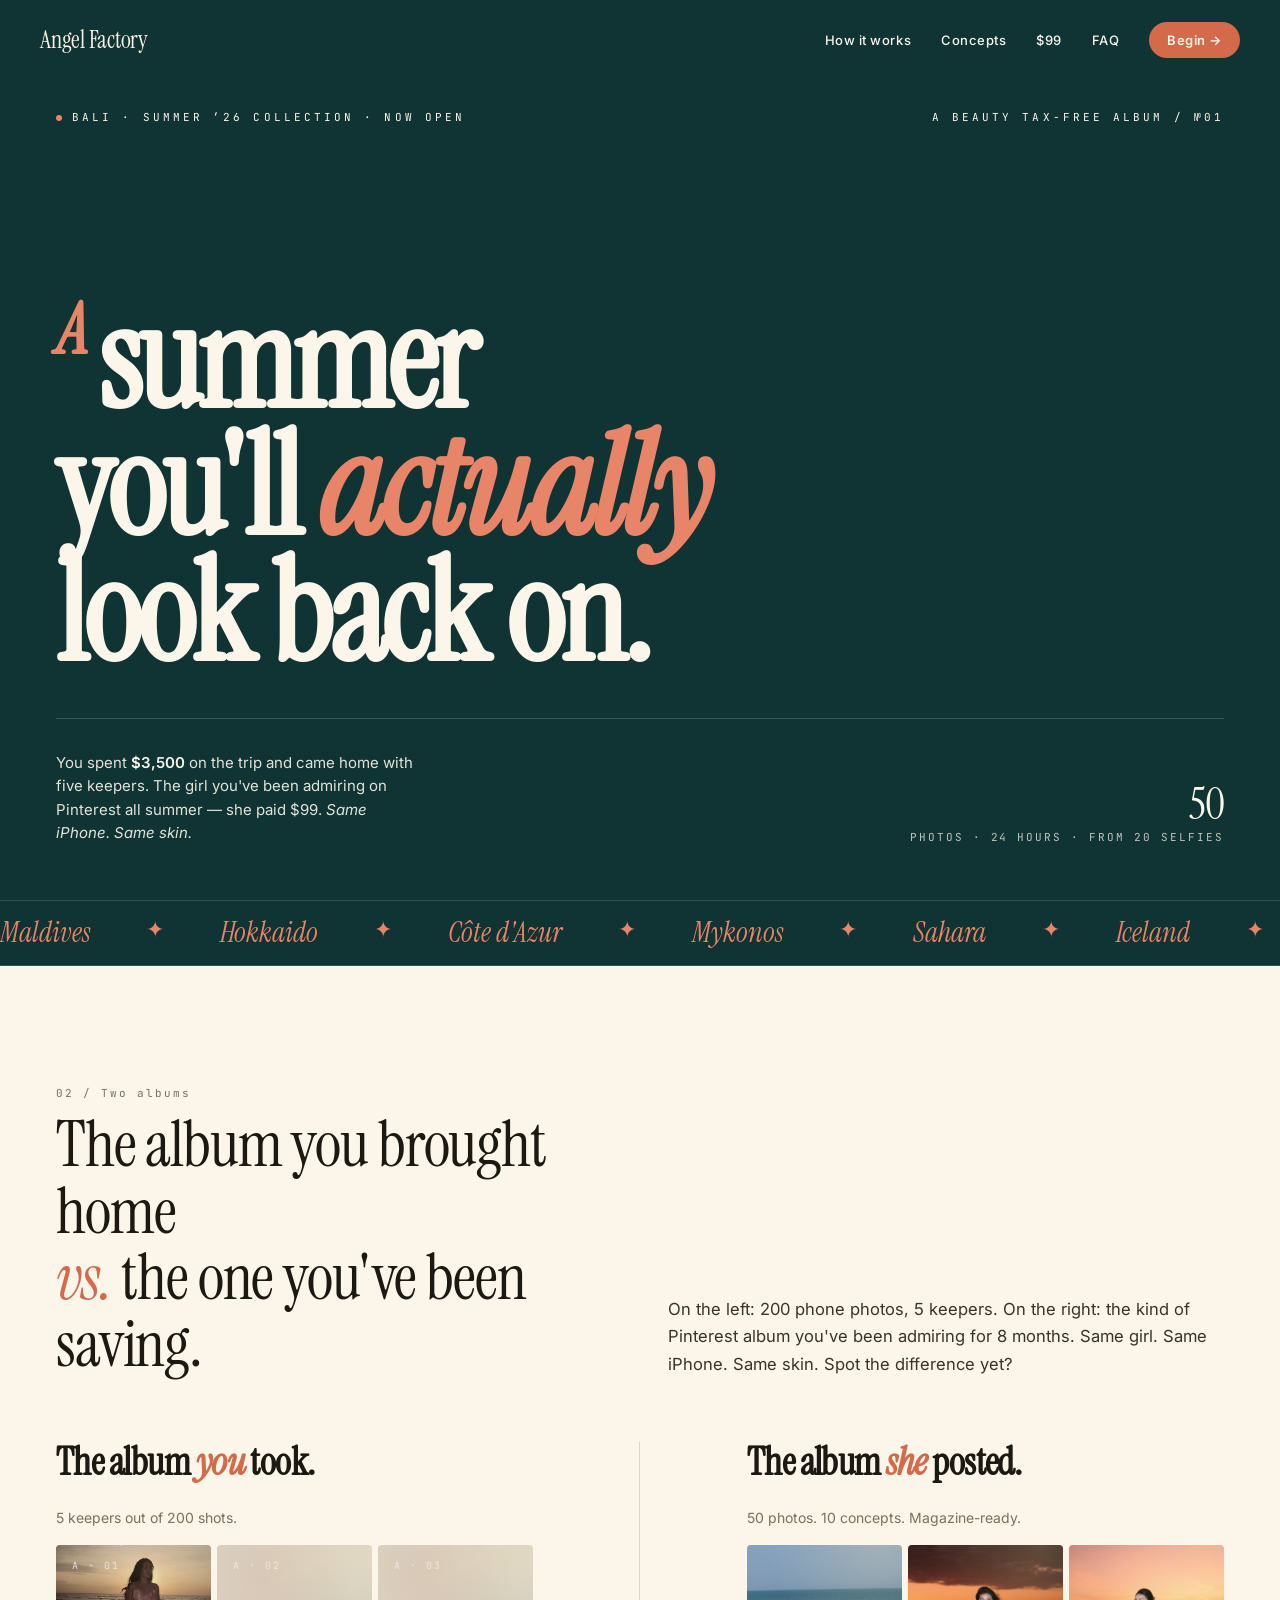
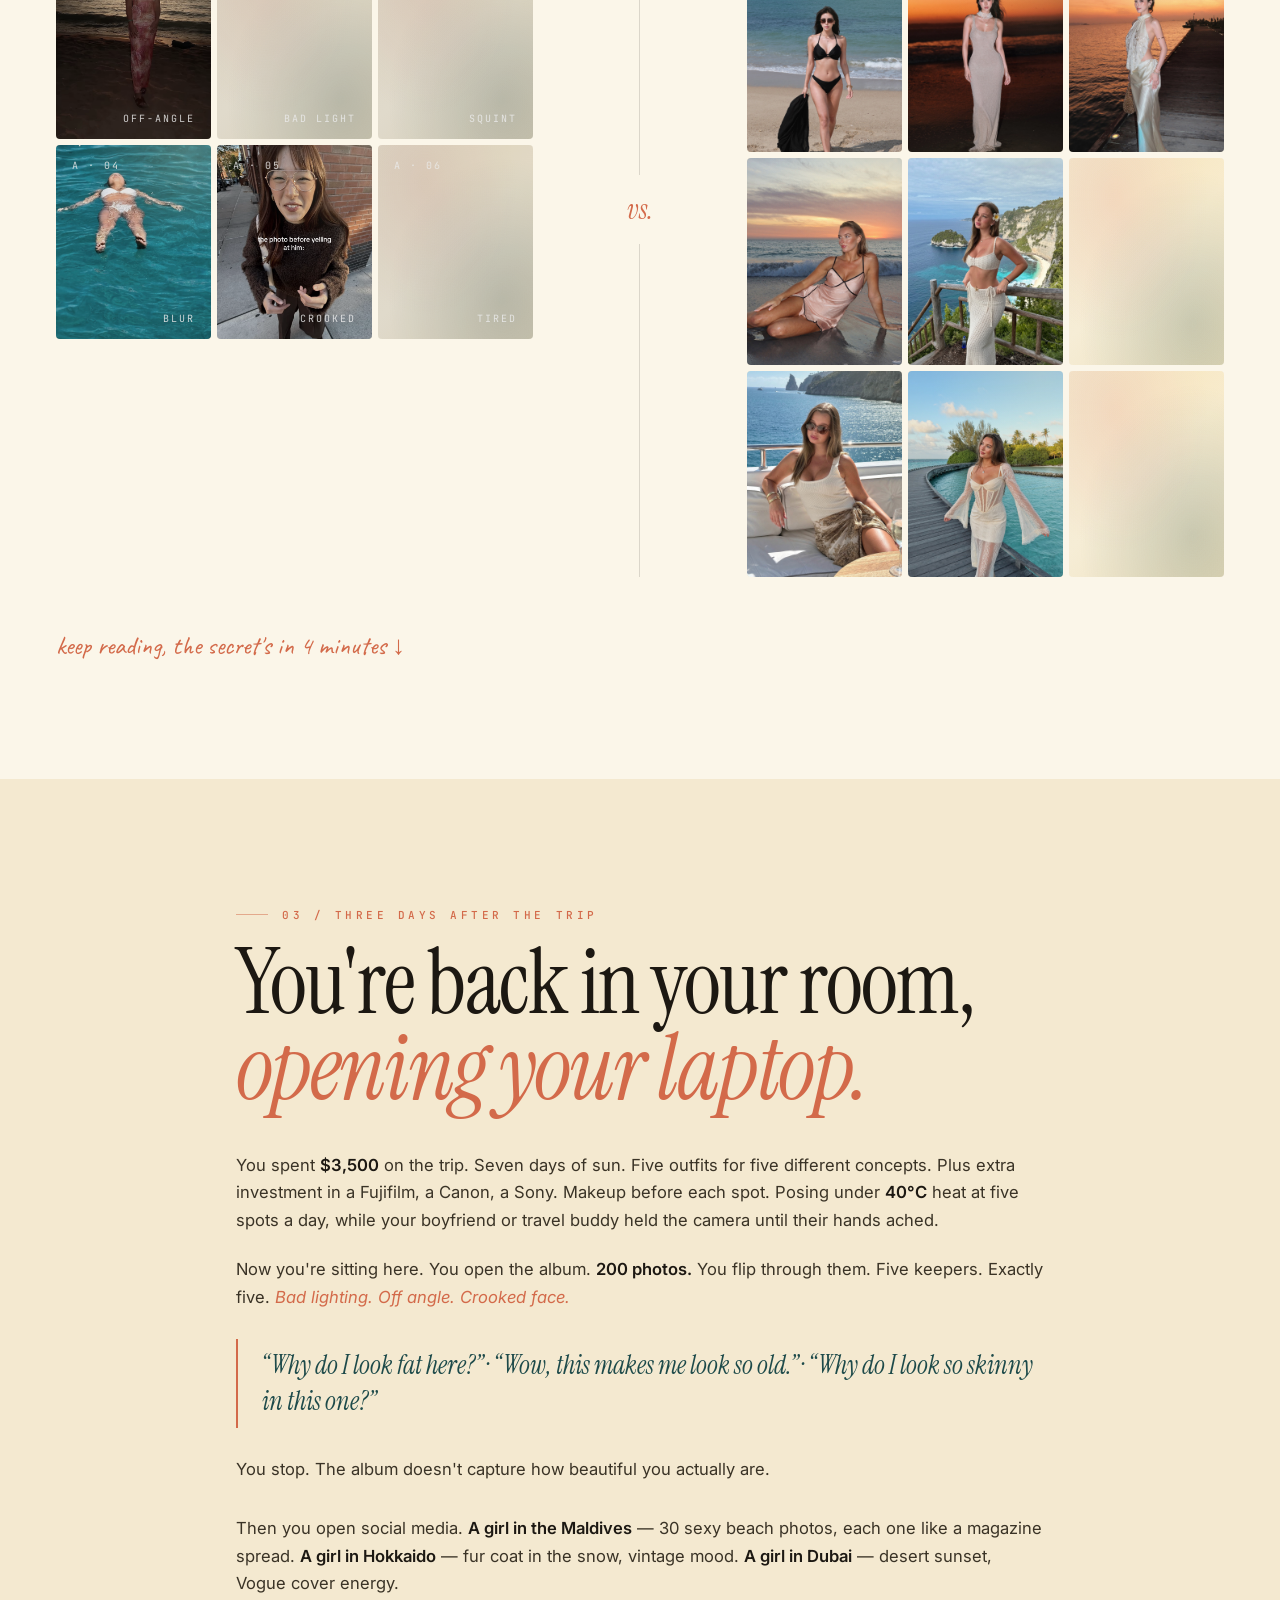
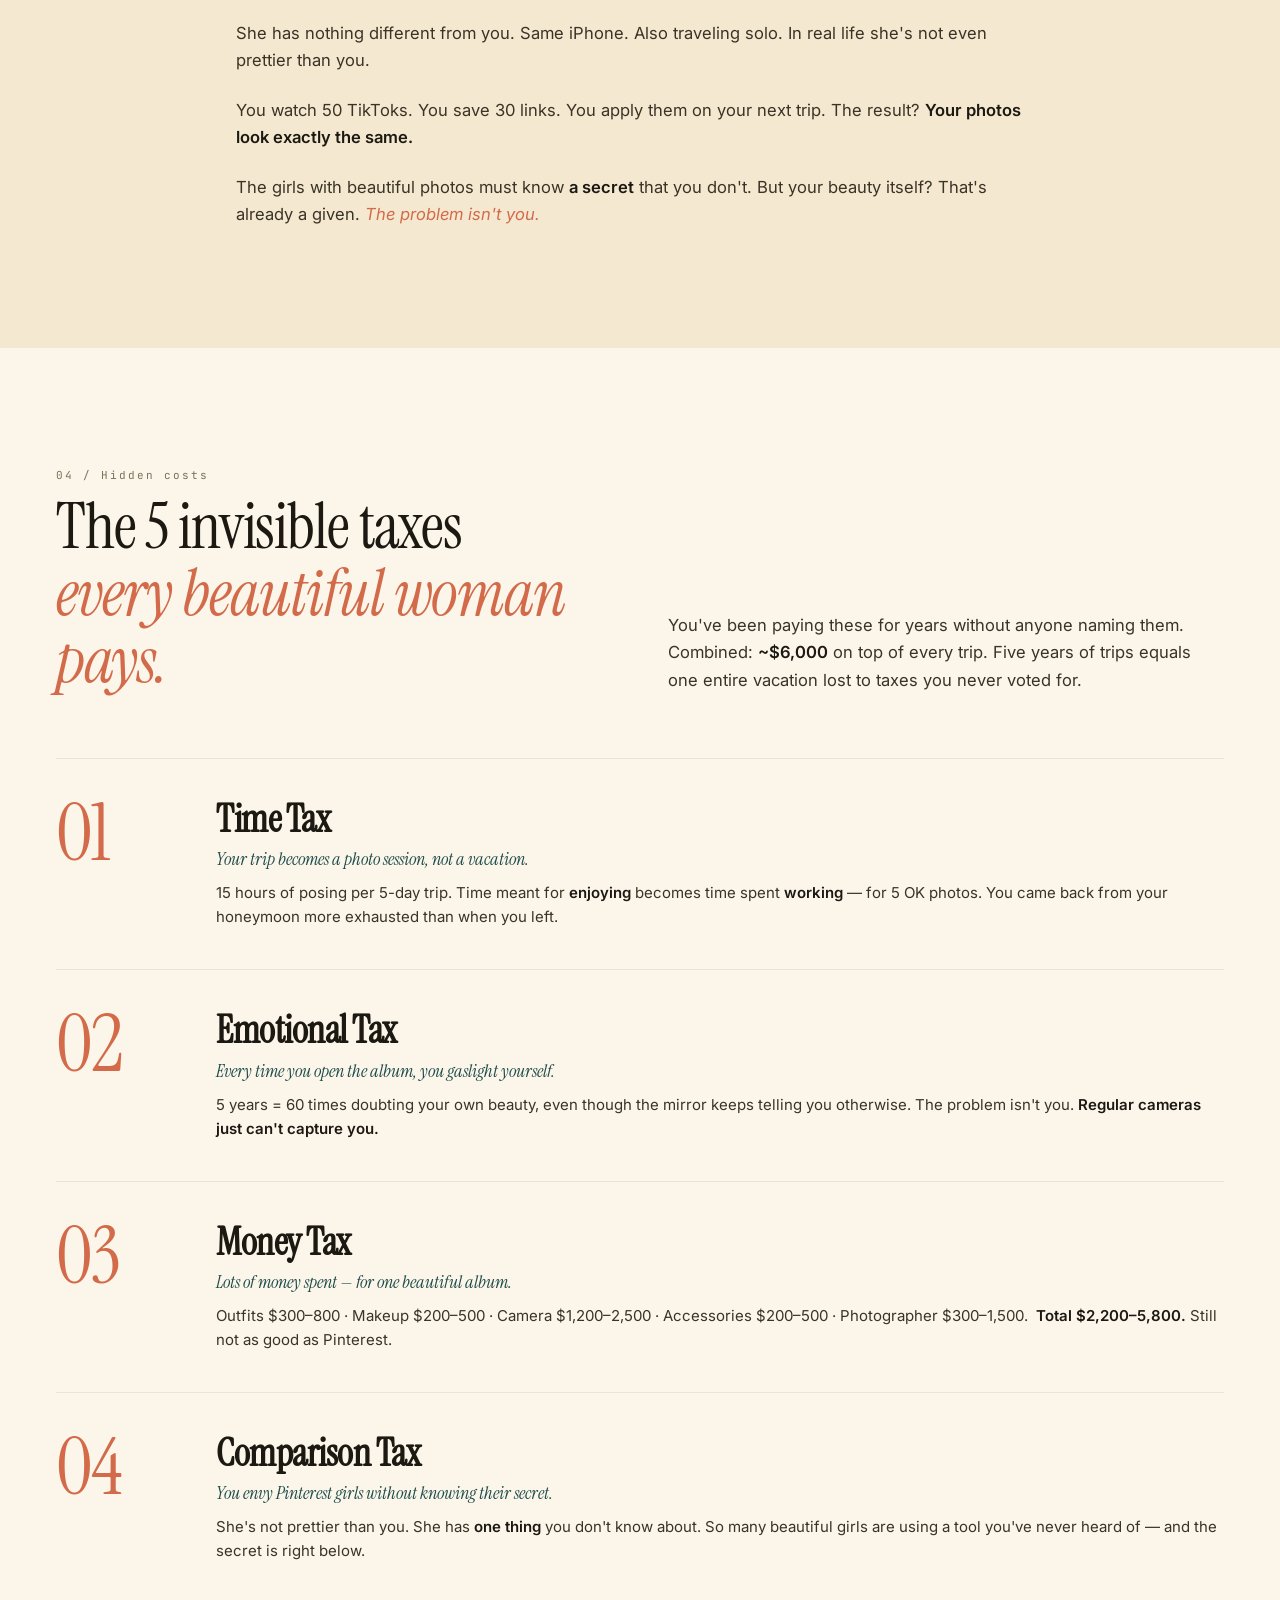
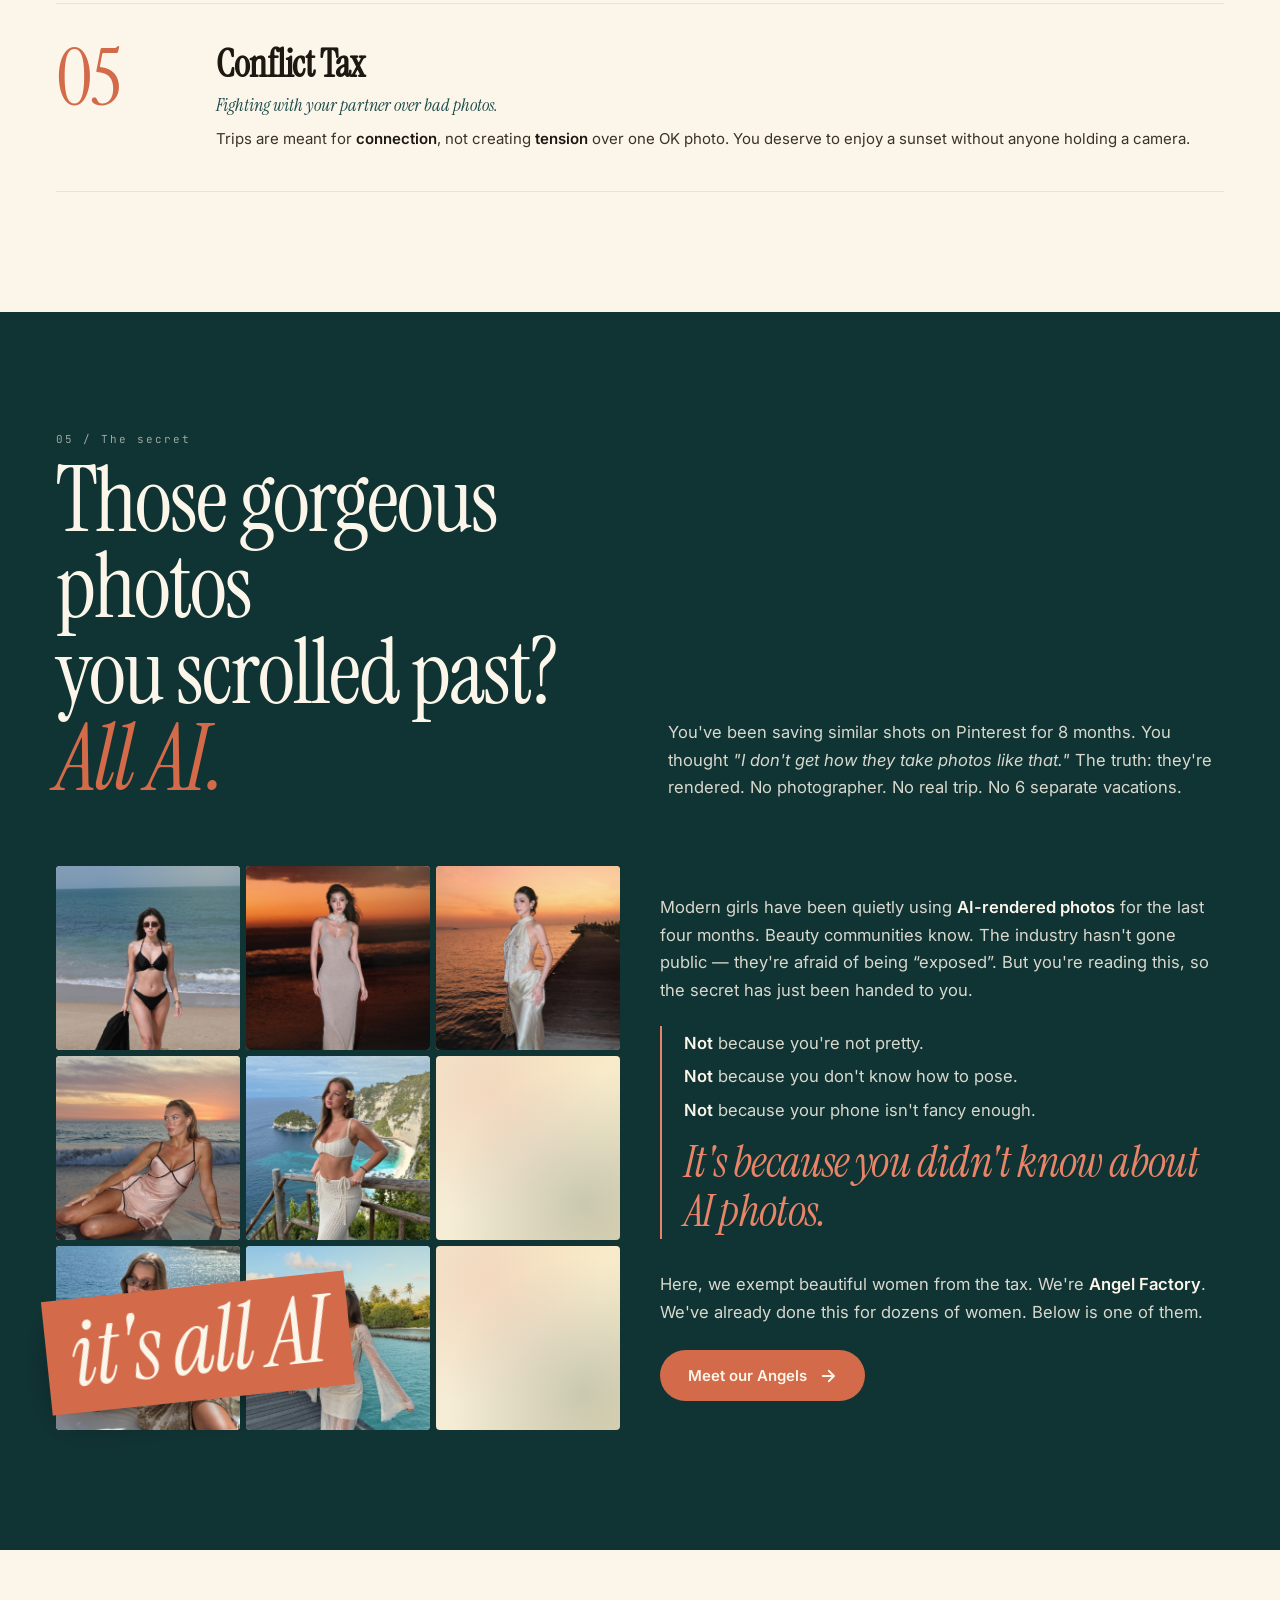
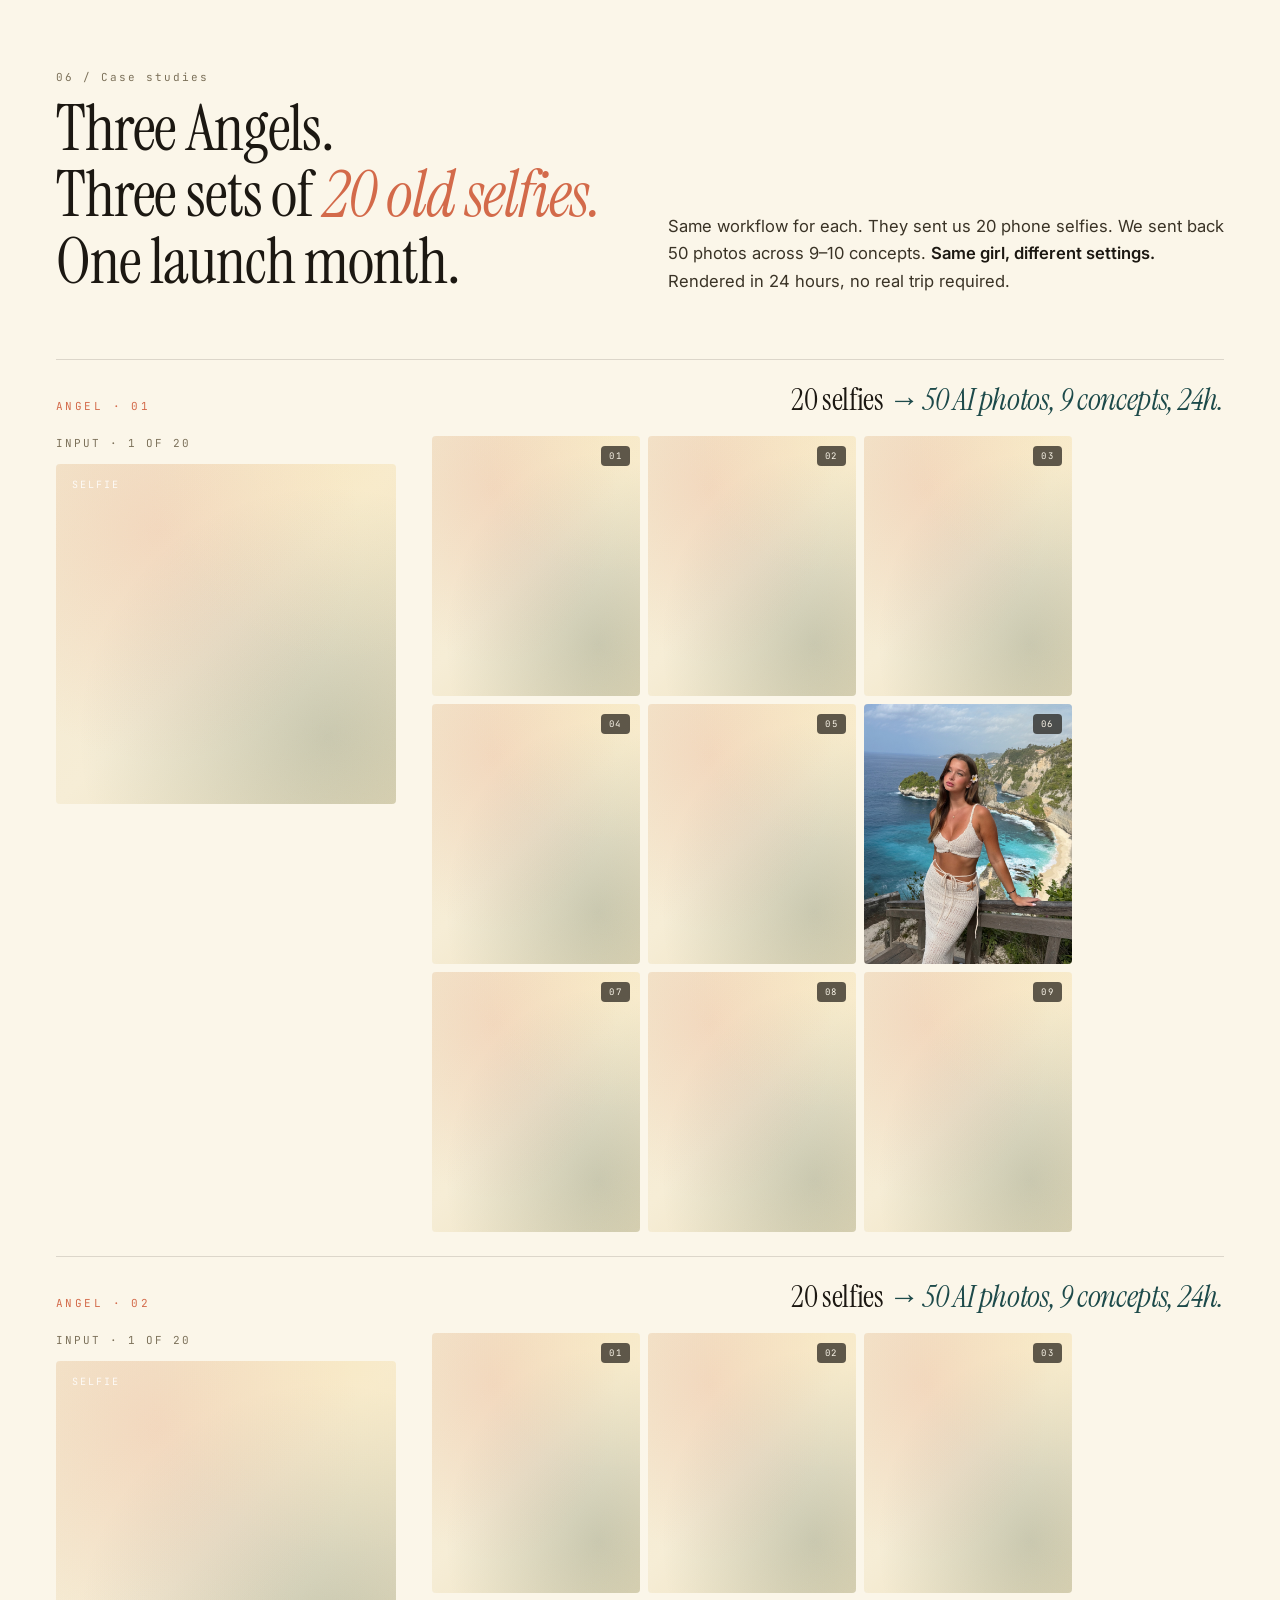
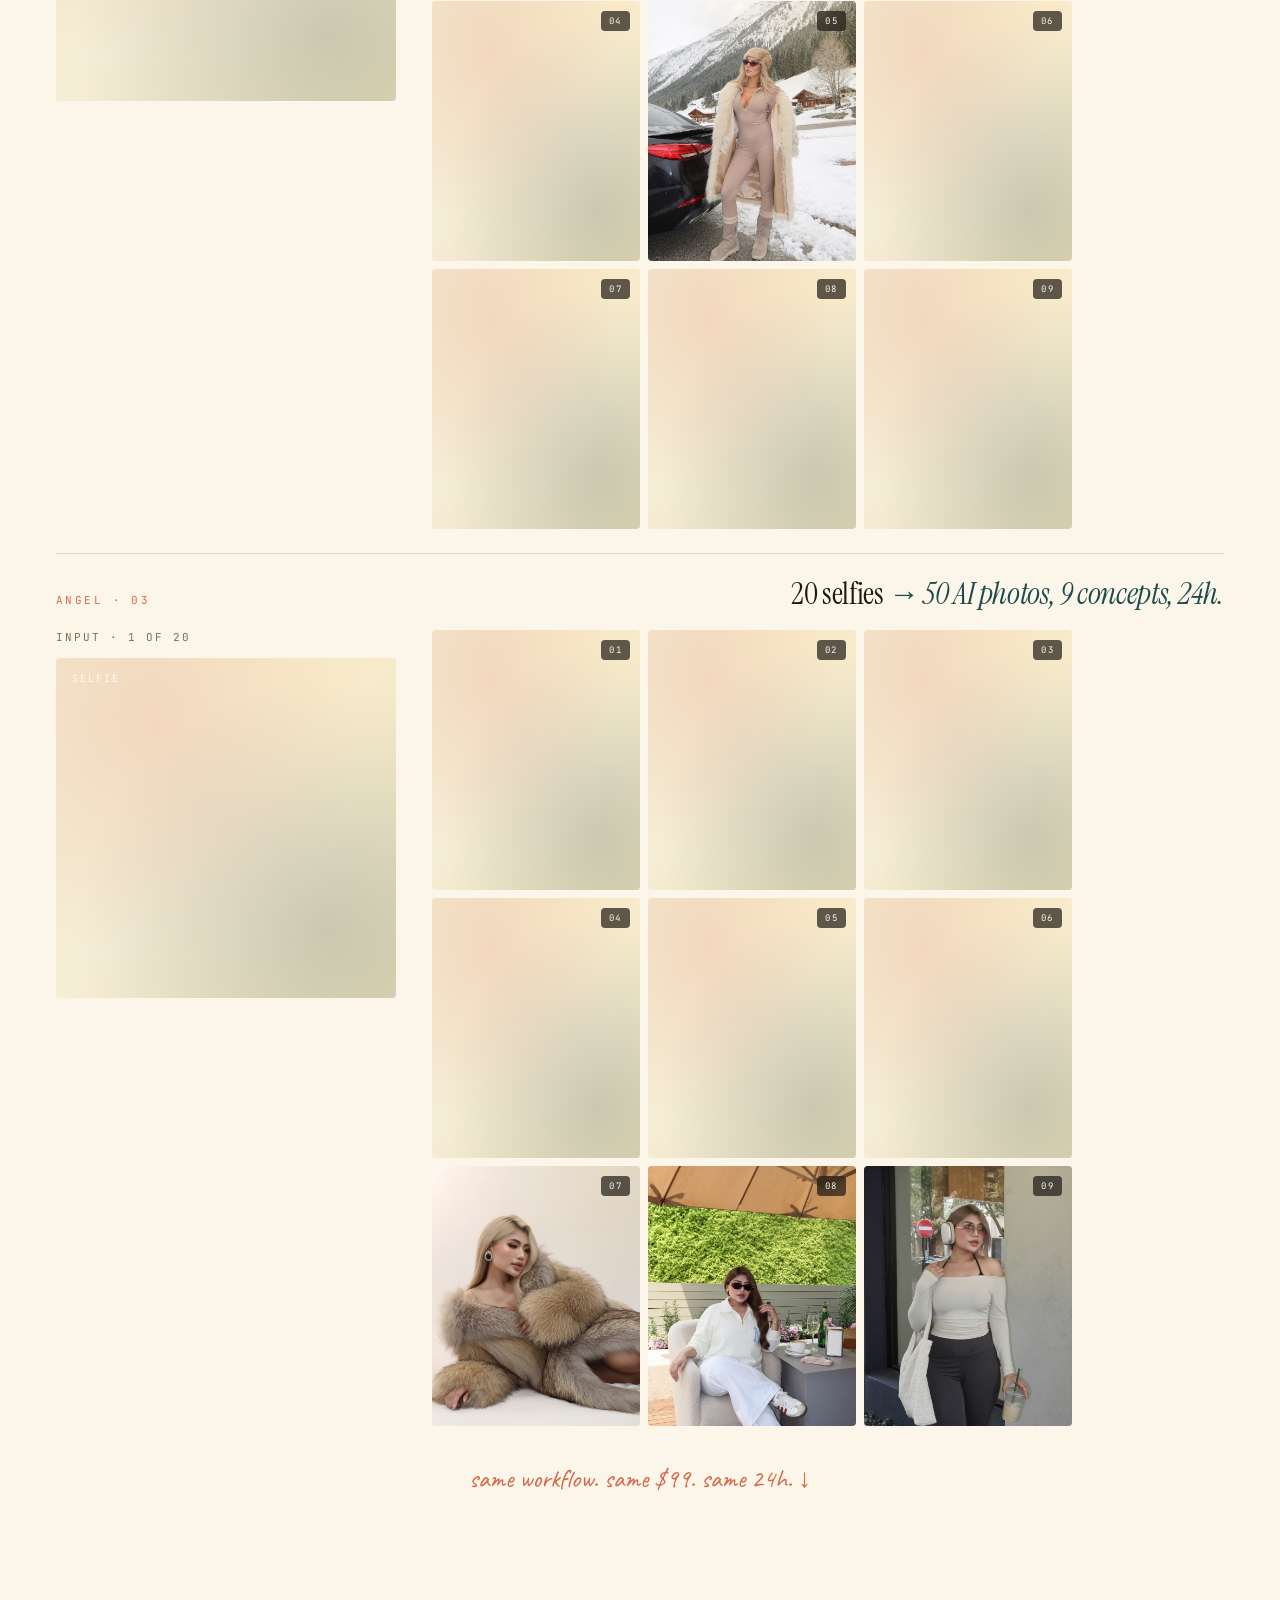
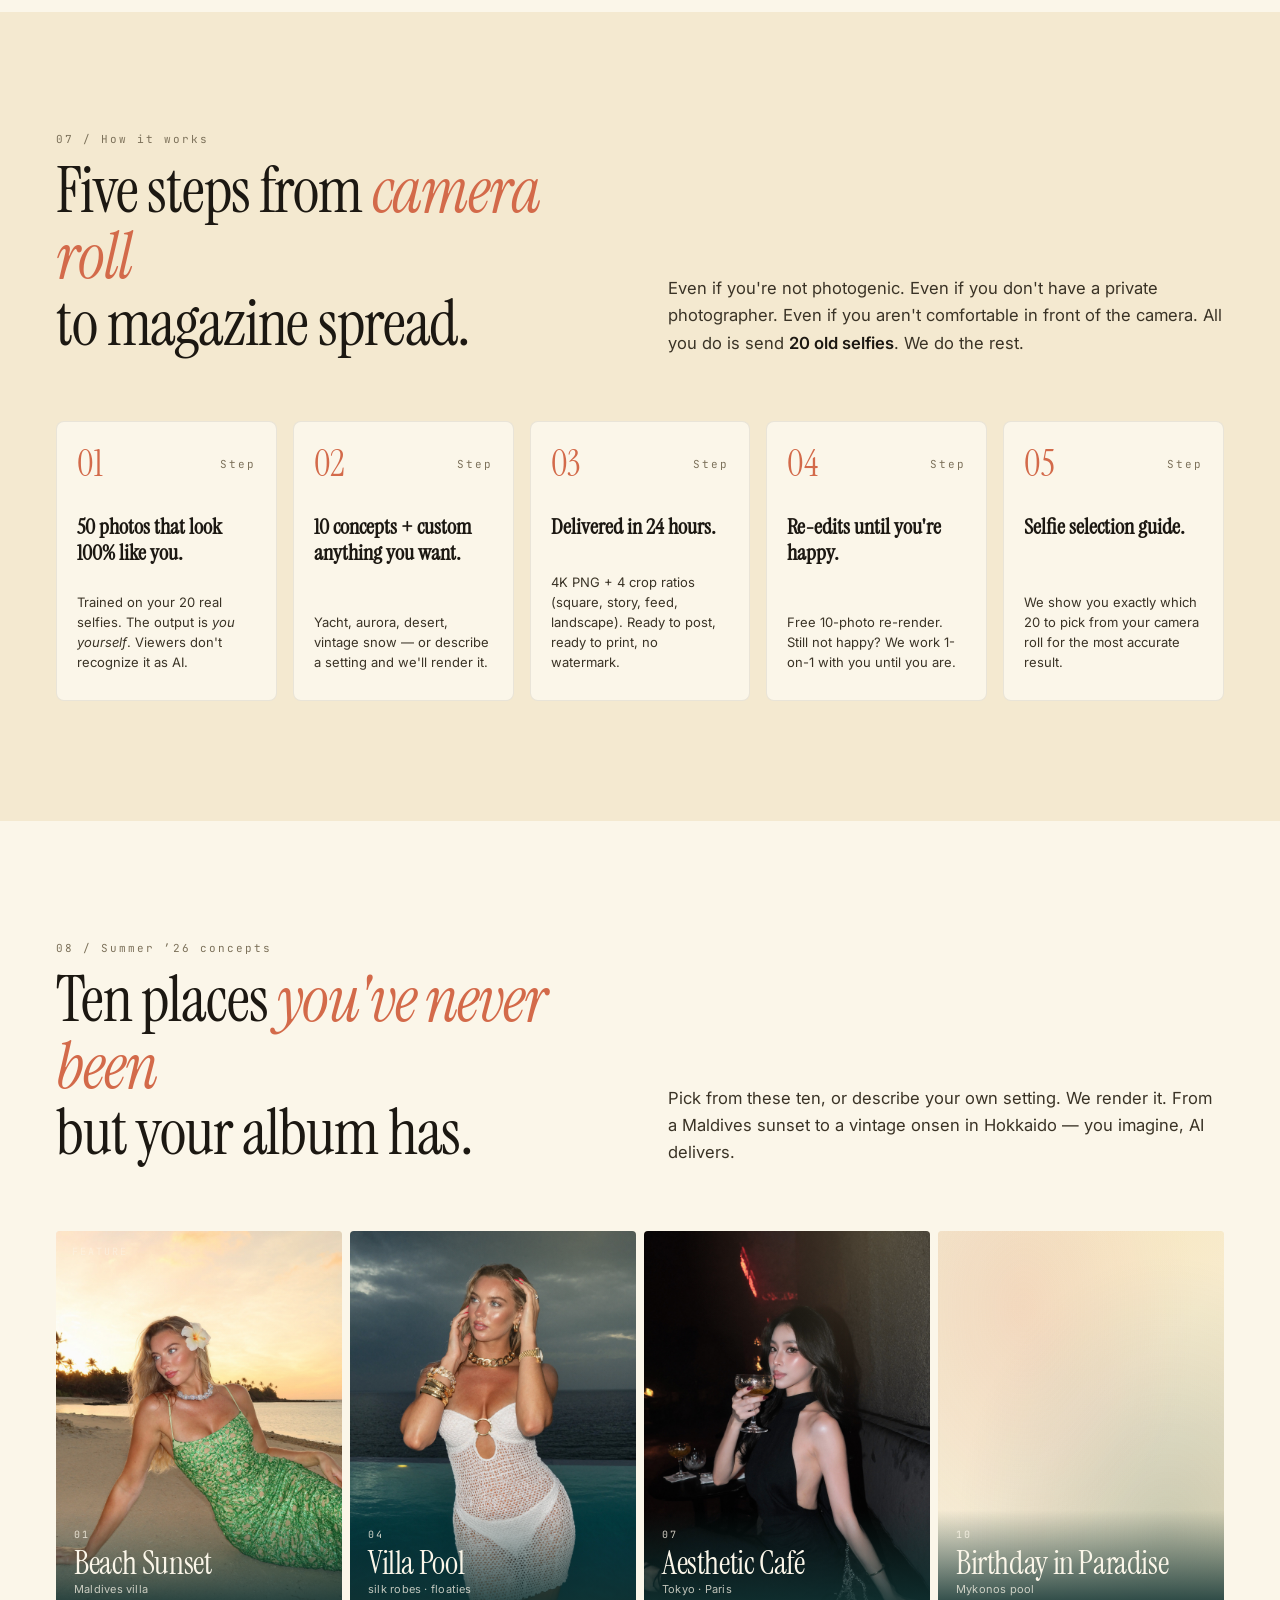
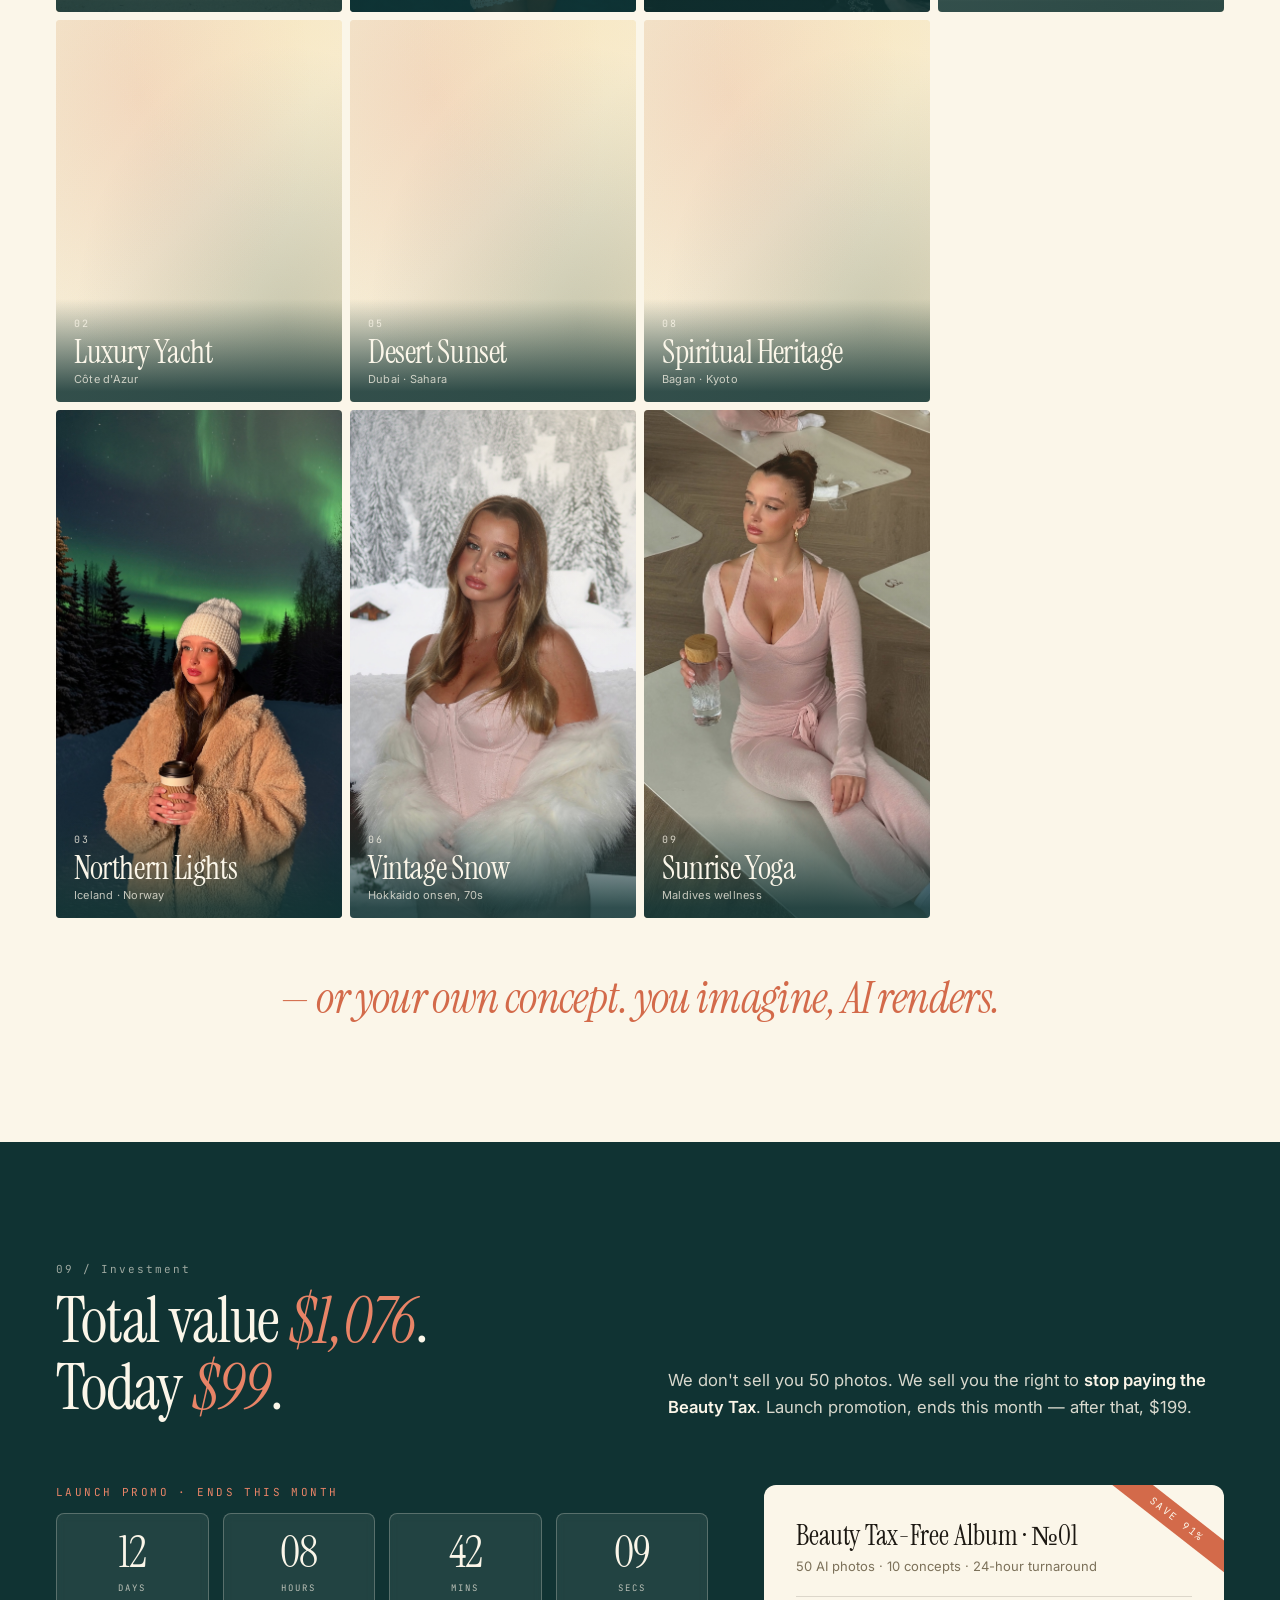
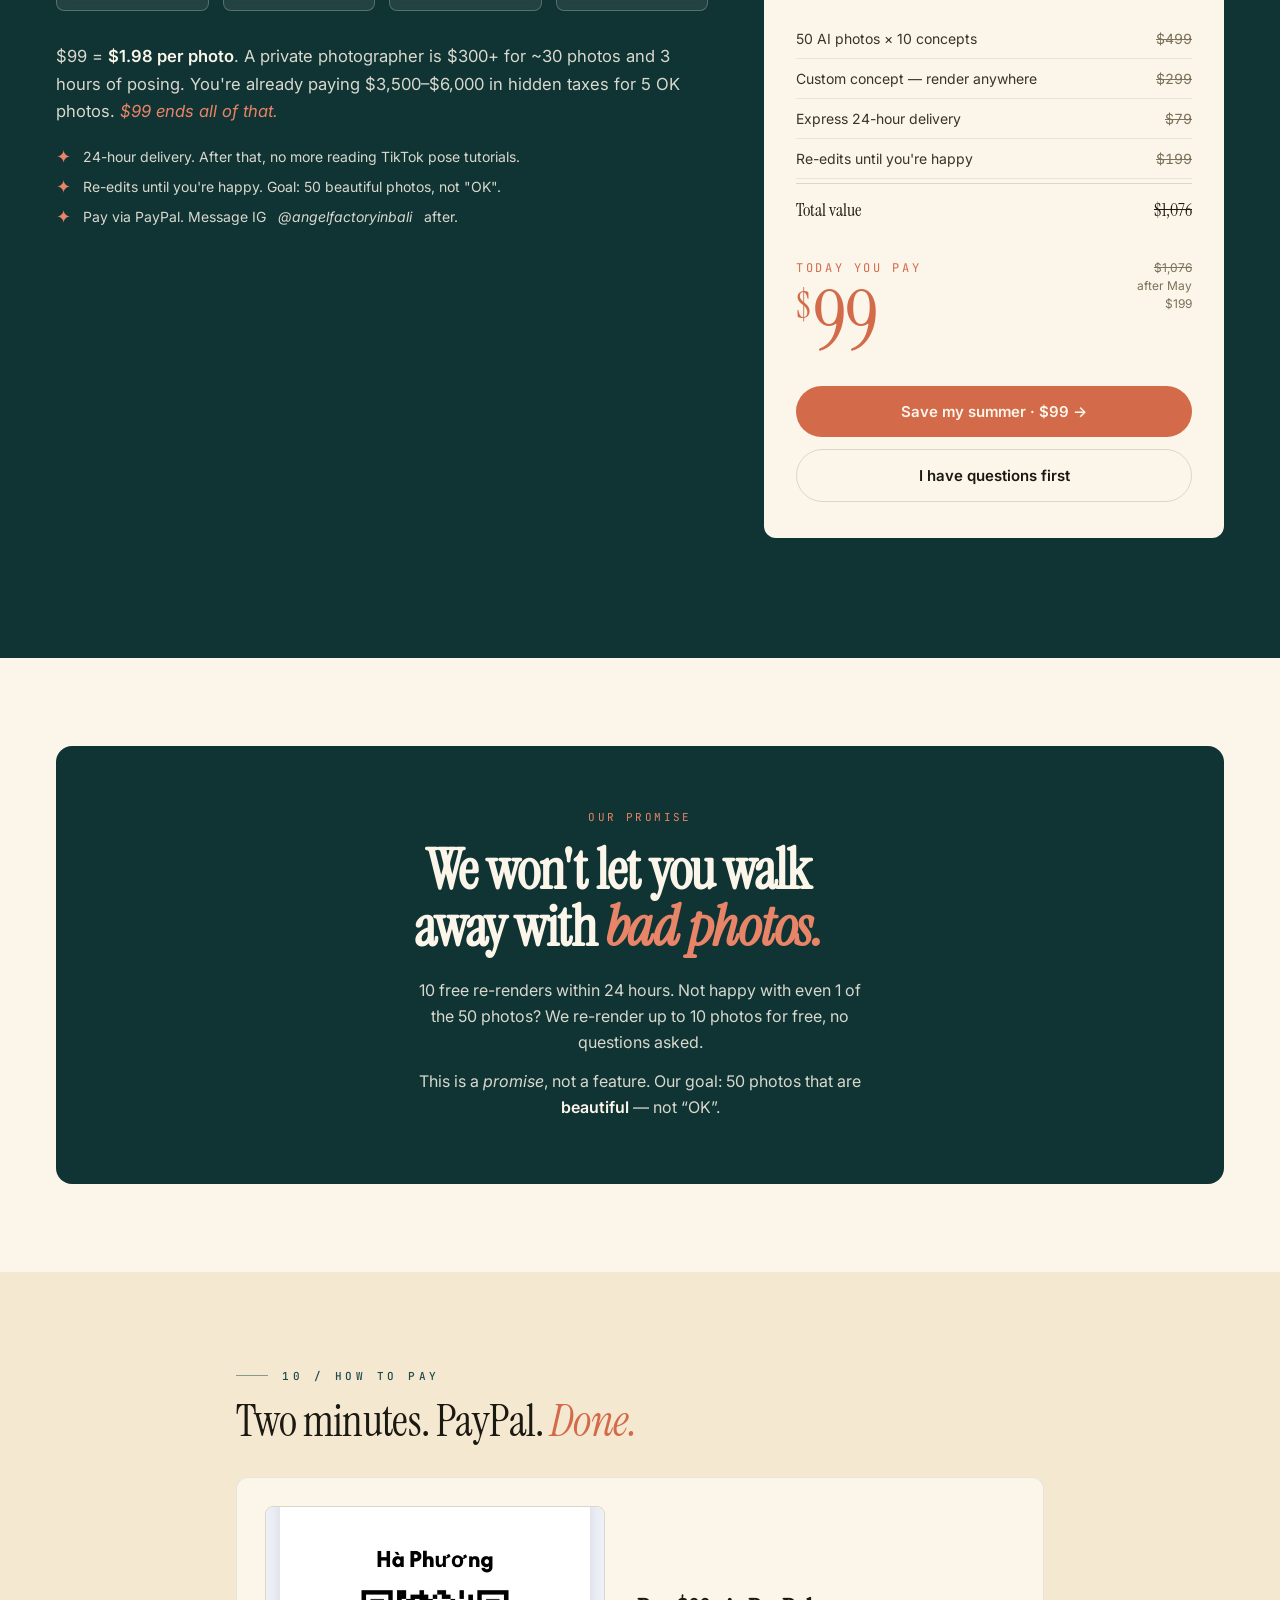
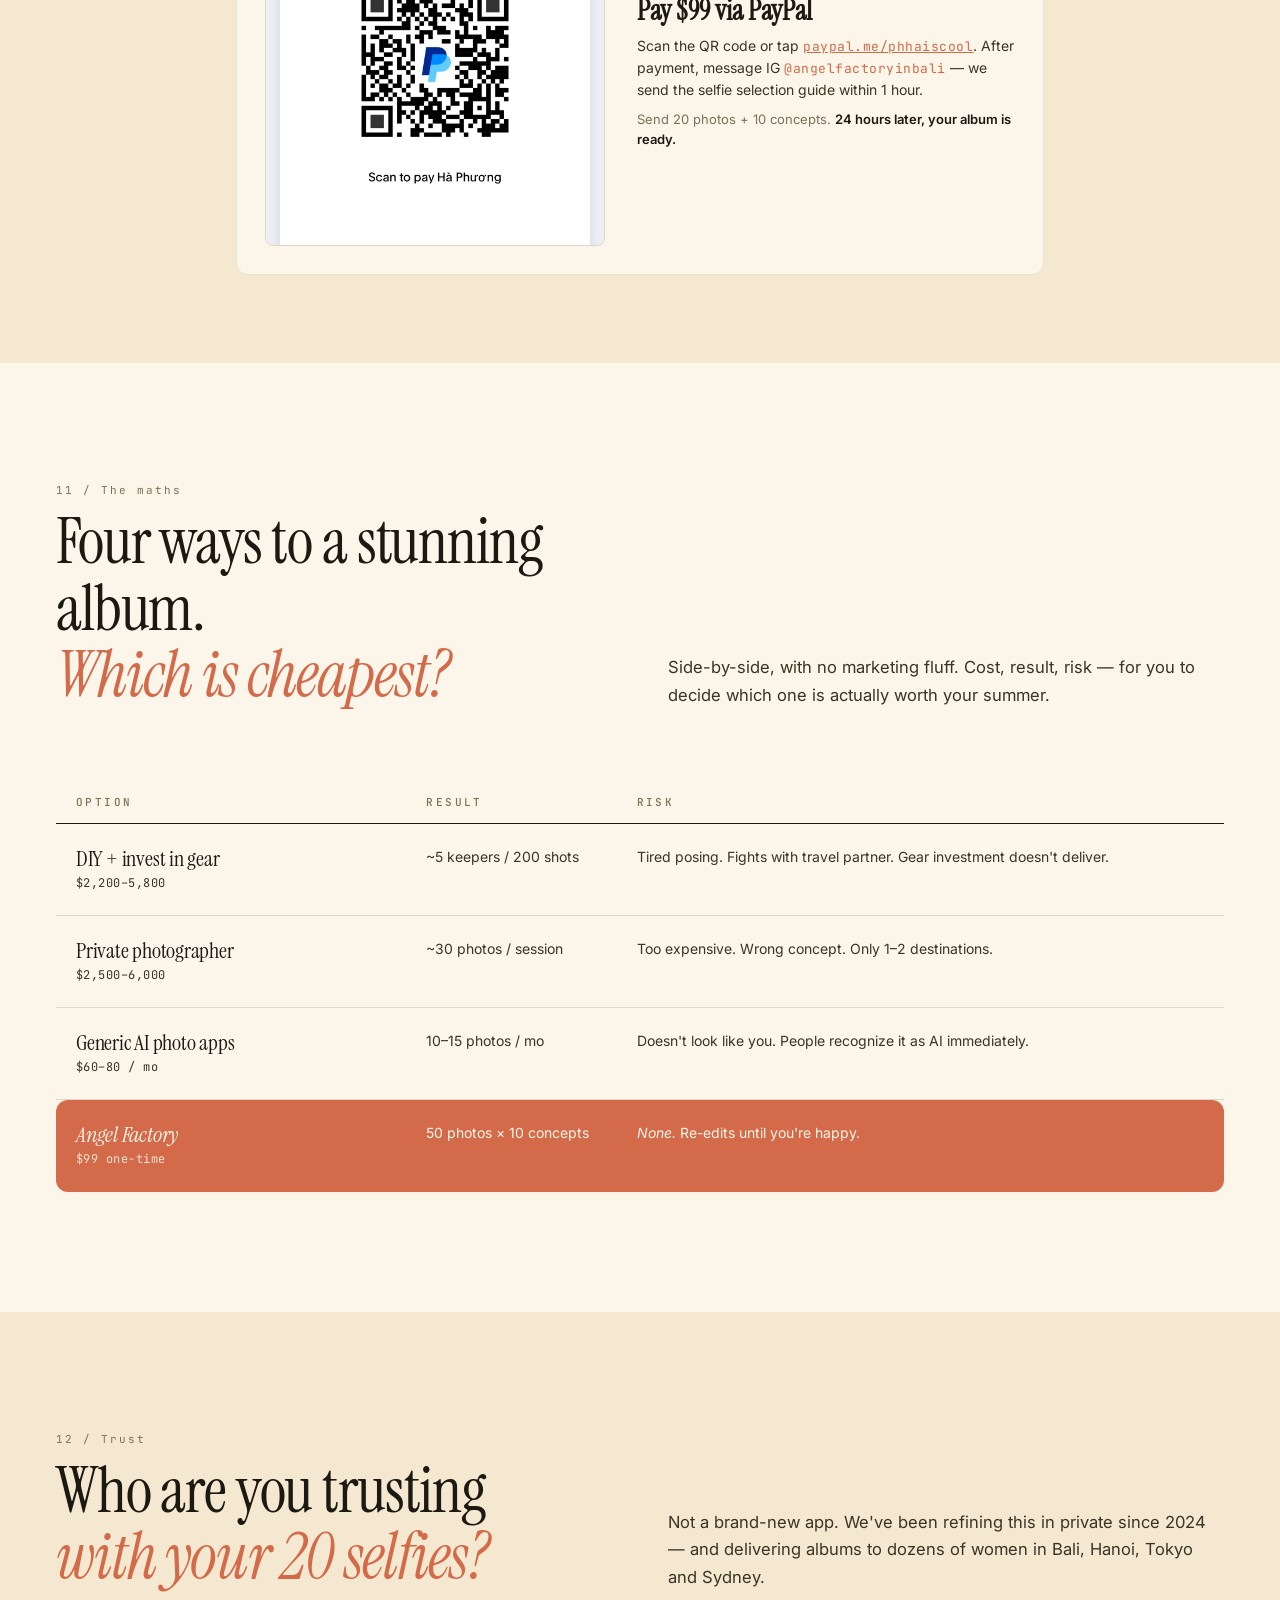
==== commit 8daff56a: "Remove location labels from dream album photos" ====
--- a/Landing Page.html
+++ b/Landing Page.html
@@ -138,15 +138,15 @@
         <h3>The album <em class="ital">she</em> posted.</h3>
         <p>50 photos. 10 concepts. Magazine-ready.</p>
         <div class="albums-mini">
-          <div class="photo warm"><img loading="lazy" decoding="async" src="assets/reveal-01.jpg" alt="" /><span class="photo-meta tl" style="color:#fff;opacity:0.85;">B · 01</span><span class="photo-meta br" style="color:#fff;opacity:0.85;">Maldives</span></div>
-          <div class="photo warm"><img loading="lazy" decoding="async" src="assets/reveal-02.jpg" alt="" /><span class="photo-meta tl" style="color:#fff;opacity:0.85;">B · 02</span><span class="photo-meta br" style="color:#fff;opacity:0.85;">Hokkaido</span></div>
-          <div class="photo warm"><img loading="lazy" decoding="async" src="assets/reveal-03.jpg" alt="" /><span class="photo-meta tl" style="color:#fff;opacity:0.85;">B · 03</span><span class="photo-meta br" style="color:#fff;opacity:0.85;">Dubai</span></div>
-          <div class="photo warm"><img loading="lazy" decoding="async" src="assets/reveal-04.jpg" alt="" /><span class="photo-meta tl" style="color:#fff;opacity:0.85;">B · 04</span><span class="photo-meta br" style="color:#fff;opacity:0.85;">Aurora</span></div>
-          <div class="photo warm"><img loading="lazy" decoding="async" src="assets/reveal-05.jpg" alt="" /><span class="photo-meta tl" style="color:#fff;opacity:0.85;">B · 05</span><span class="photo-meta br" style="color:#fff;opacity:0.85;">Mykonos</span></div>
-          <div class="photo warm"><img loading="lazy" decoding="async" src="assets/reveal-06.jpg" alt="" /><span class="photo-meta tl" style="color:#fff;opacity:0.85;">B · 06</span><span class="photo-meta br" style="color:#fff;opacity:0.85;">Tokyo</span></div>
-          <div class="photo warm"><img loading="lazy" decoding="async" src="assets/reveal-07.jpg" alt="" /><span class="photo-meta tl" style="color:#fff;opacity:0.85;">B · 07</span><span class="photo-meta br" style="color:#fff;opacity:0.85;">Yacht</span></div>
-          <div class="photo warm"><img loading="lazy" decoding="async" src="assets/reveal-08.jpg" alt="" /><span class="photo-meta tl" style="color:#fff;opacity:0.85;">B · 08</span><span class="photo-meta br" style="color:#fff;opacity:0.85;">Kyoto</span></div>
-          <div class="photo warm"><img loading="lazy" decoding="async" src="assets/reveal-09.jpg" alt="" /><span class="photo-meta tl" style="color:#fff;opacity:0.85;">B · 09</span><span class="photo-meta br" style="color:#fff;opacity:0.85;">Greek isles</span></div>
+          <div class="photo warm"><img loading="lazy" decoding="async" src="assets/reveal-01.jpg" alt="" /></div>
+          <div class="photo warm"><img loading="lazy" decoding="async" src="assets/reveal-02.jpg" alt="" /></div>
+          <div class="photo warm"><img loading="lazy" decoding="async" src="assets/reveal-03.jpg" alt="" /></div>
+          <div class="photo warm"><img loading="lazy" decoding="async" src="assets/reveal-04.jpg" alt="" /></div>
+          <div class="photo warm"><img loading="lazy" decoding="async" src="assets/reveal-05.jpg" alt="" /></div>
+          <div class="photo warm"><img loading="lazy" decoding="async" src="assets/reveal-06.jpg" alt="" /></div>
+          <div class="photo warm"><img loading="lazy" decoding="async" src="assets/reveal-07.jpg" alt="" /></div>
+          <div class="photo warm"><img loading="lazy" decoding="async" src="assets/reveal-08.jpg" alt="" /></div>
+          <div class="photo warm"><img loading="lazy" decoding="async" src="assets/reveal-09.jpg" alt="" /></div>
         </div>
       </div>
     </div>
